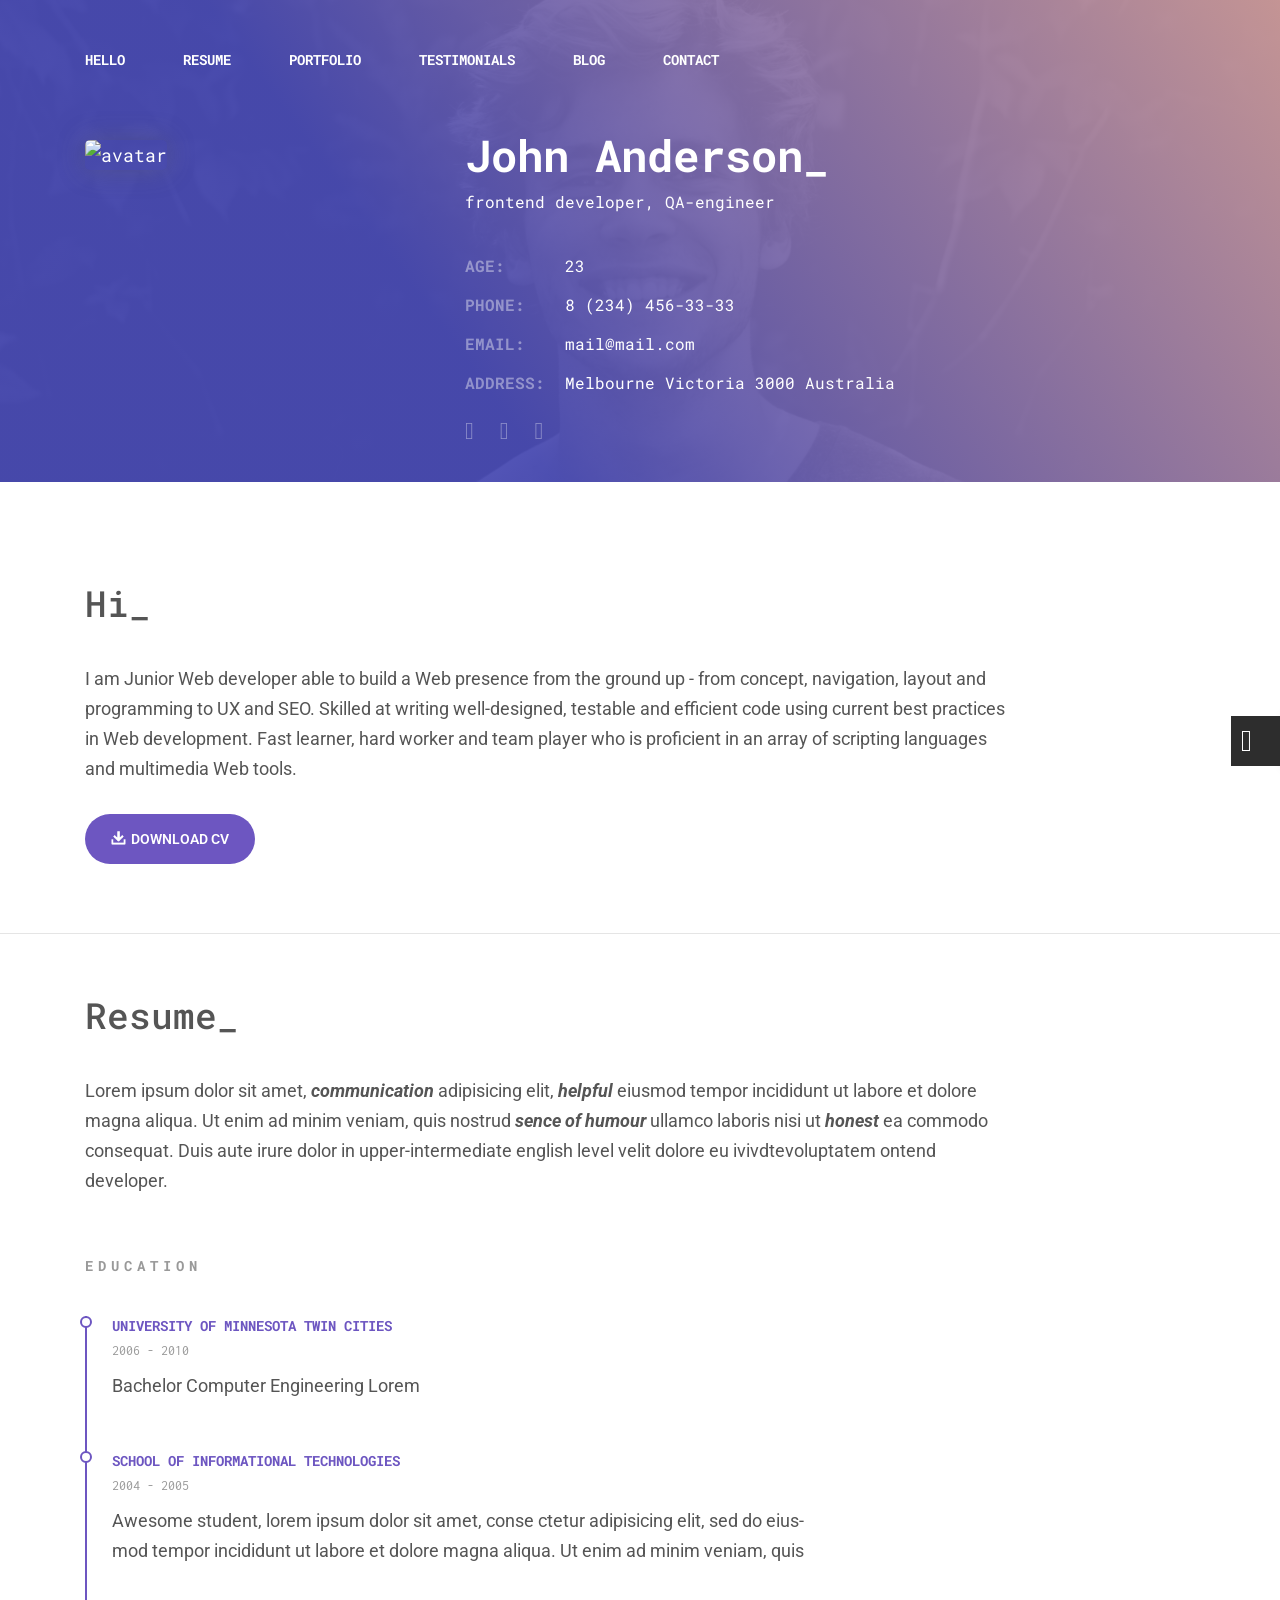
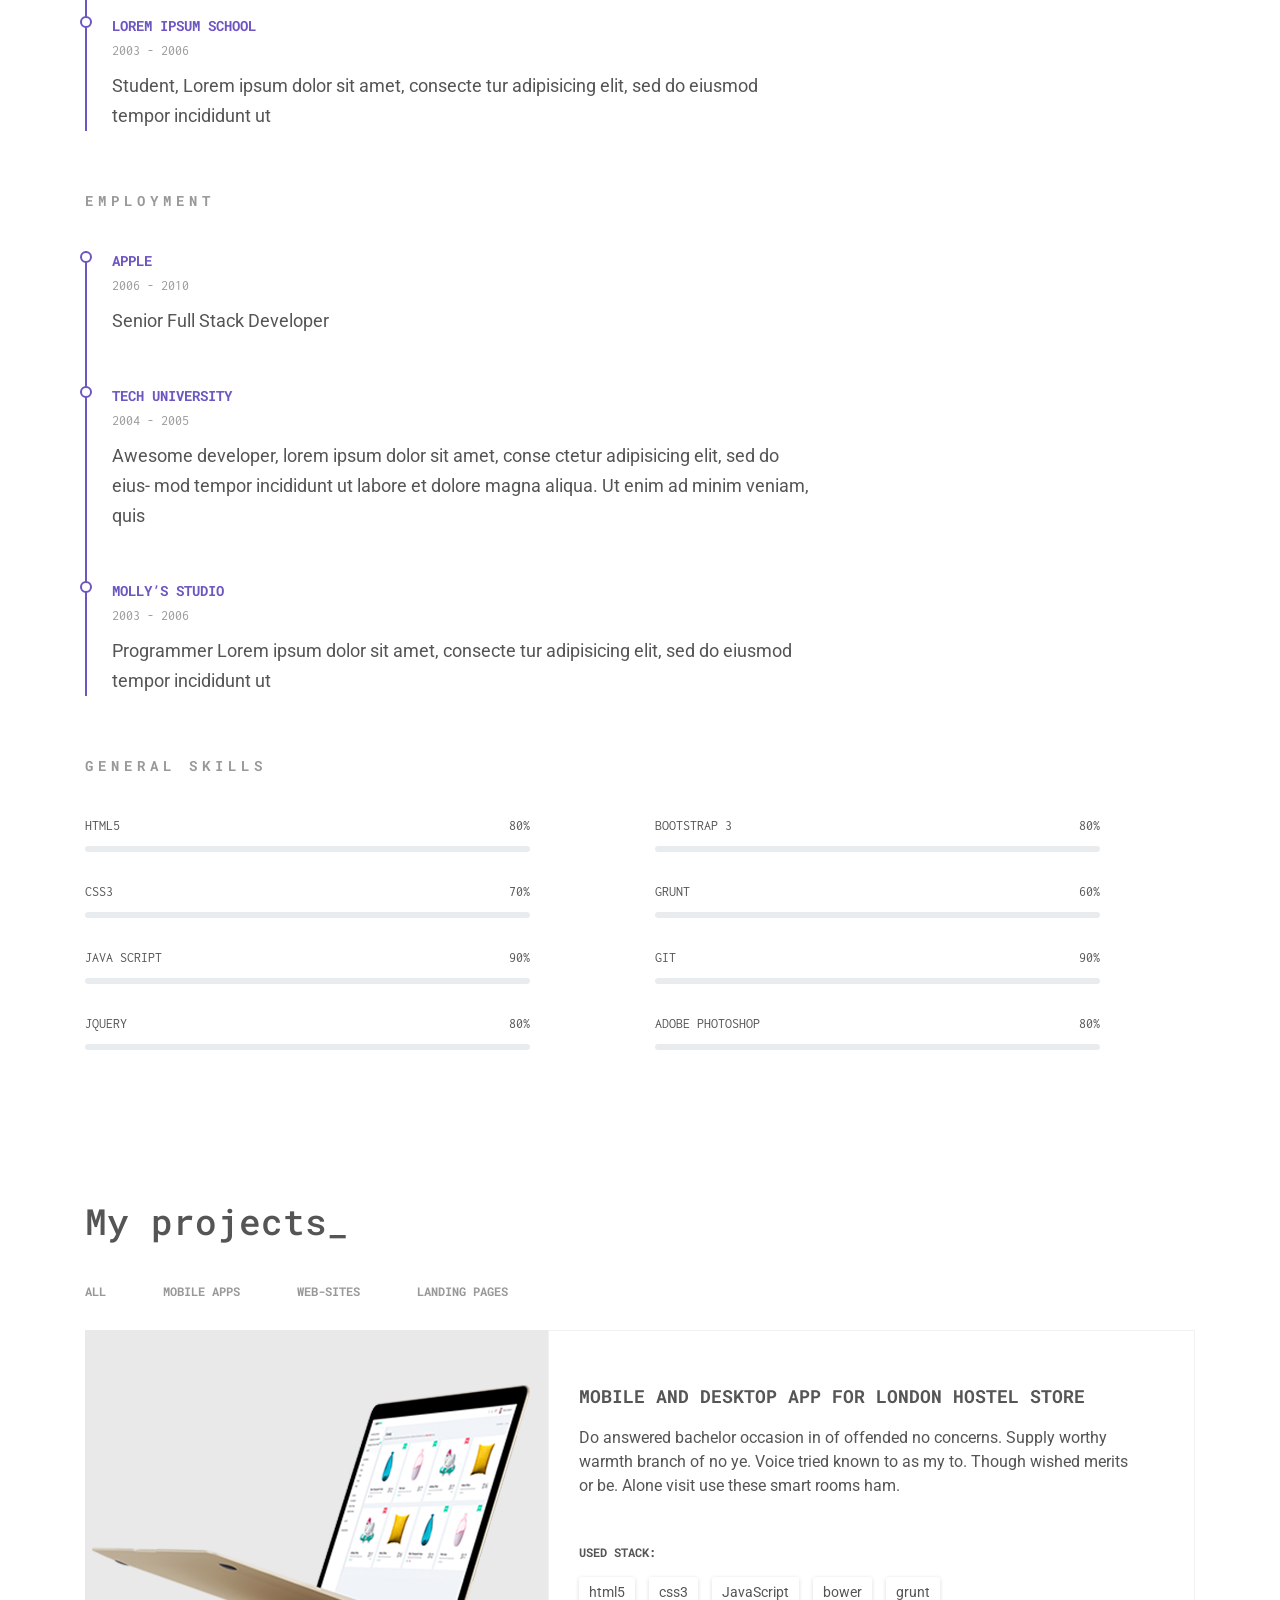
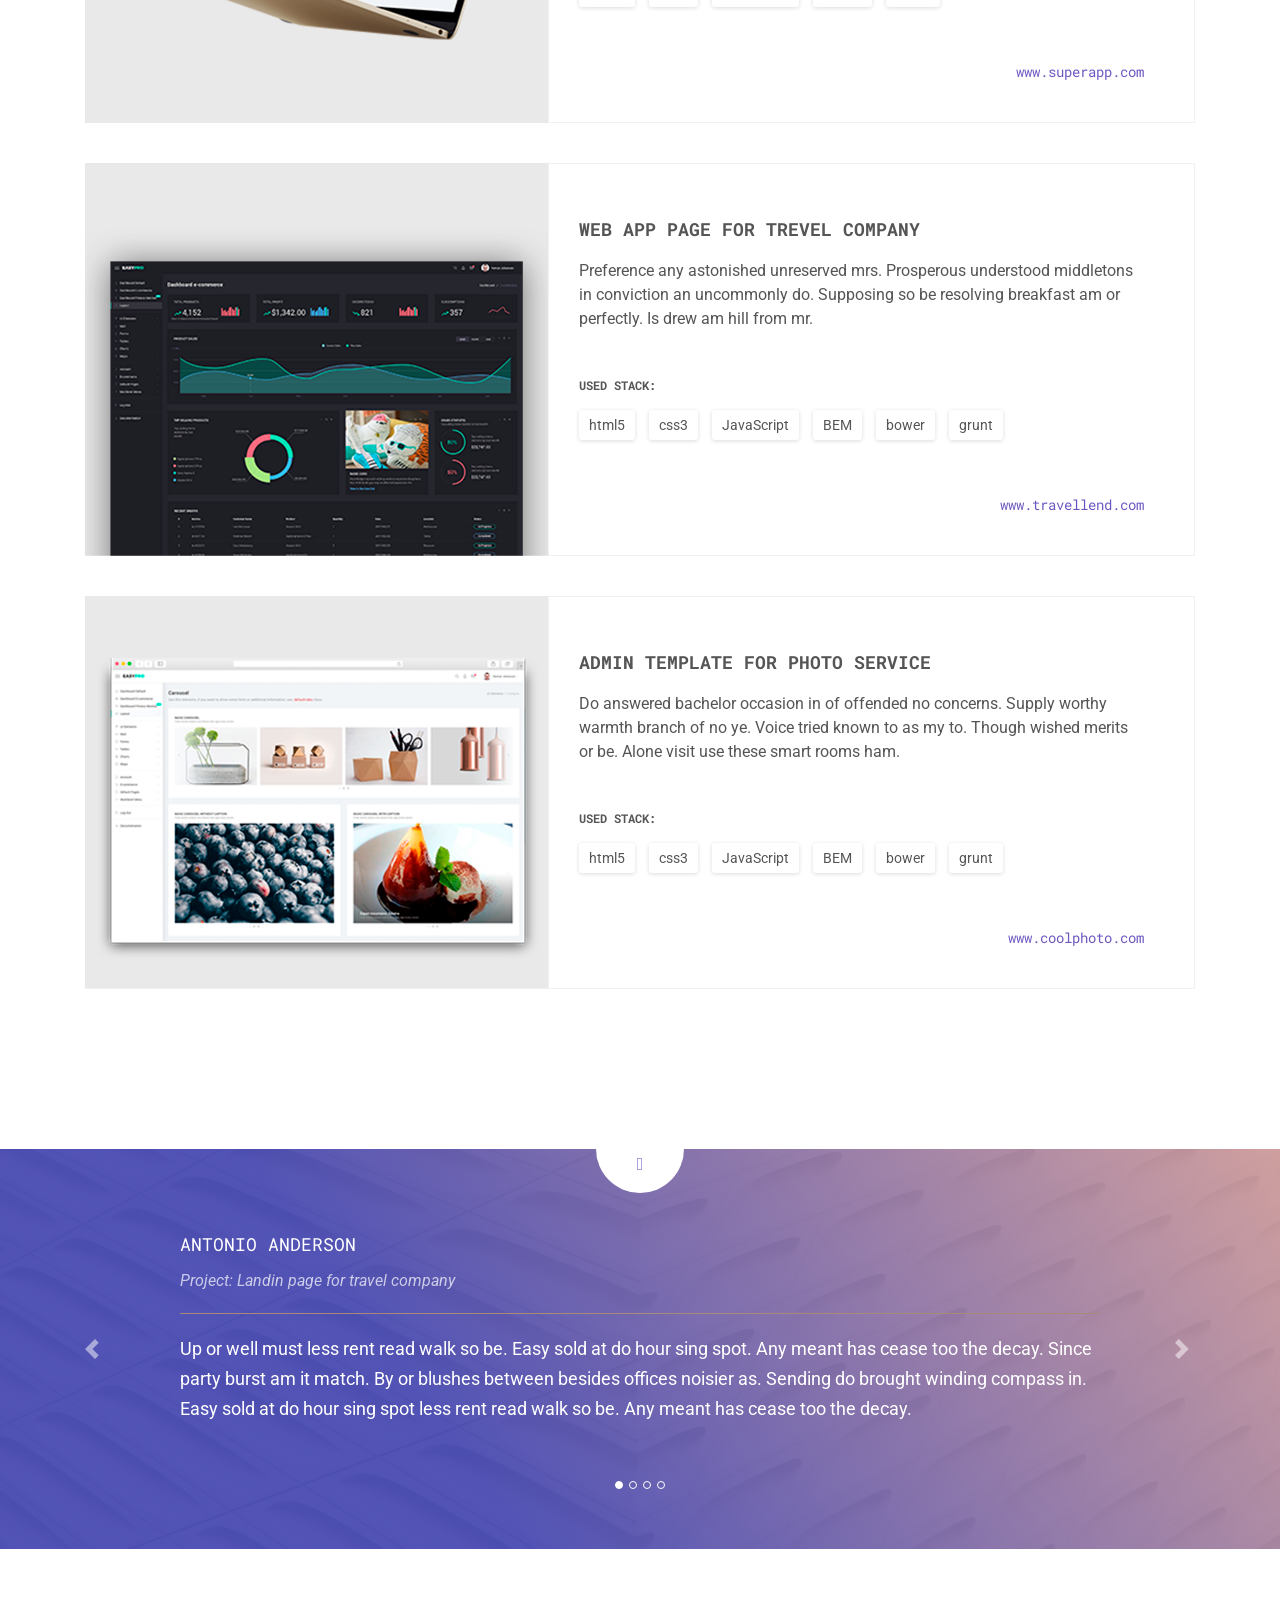
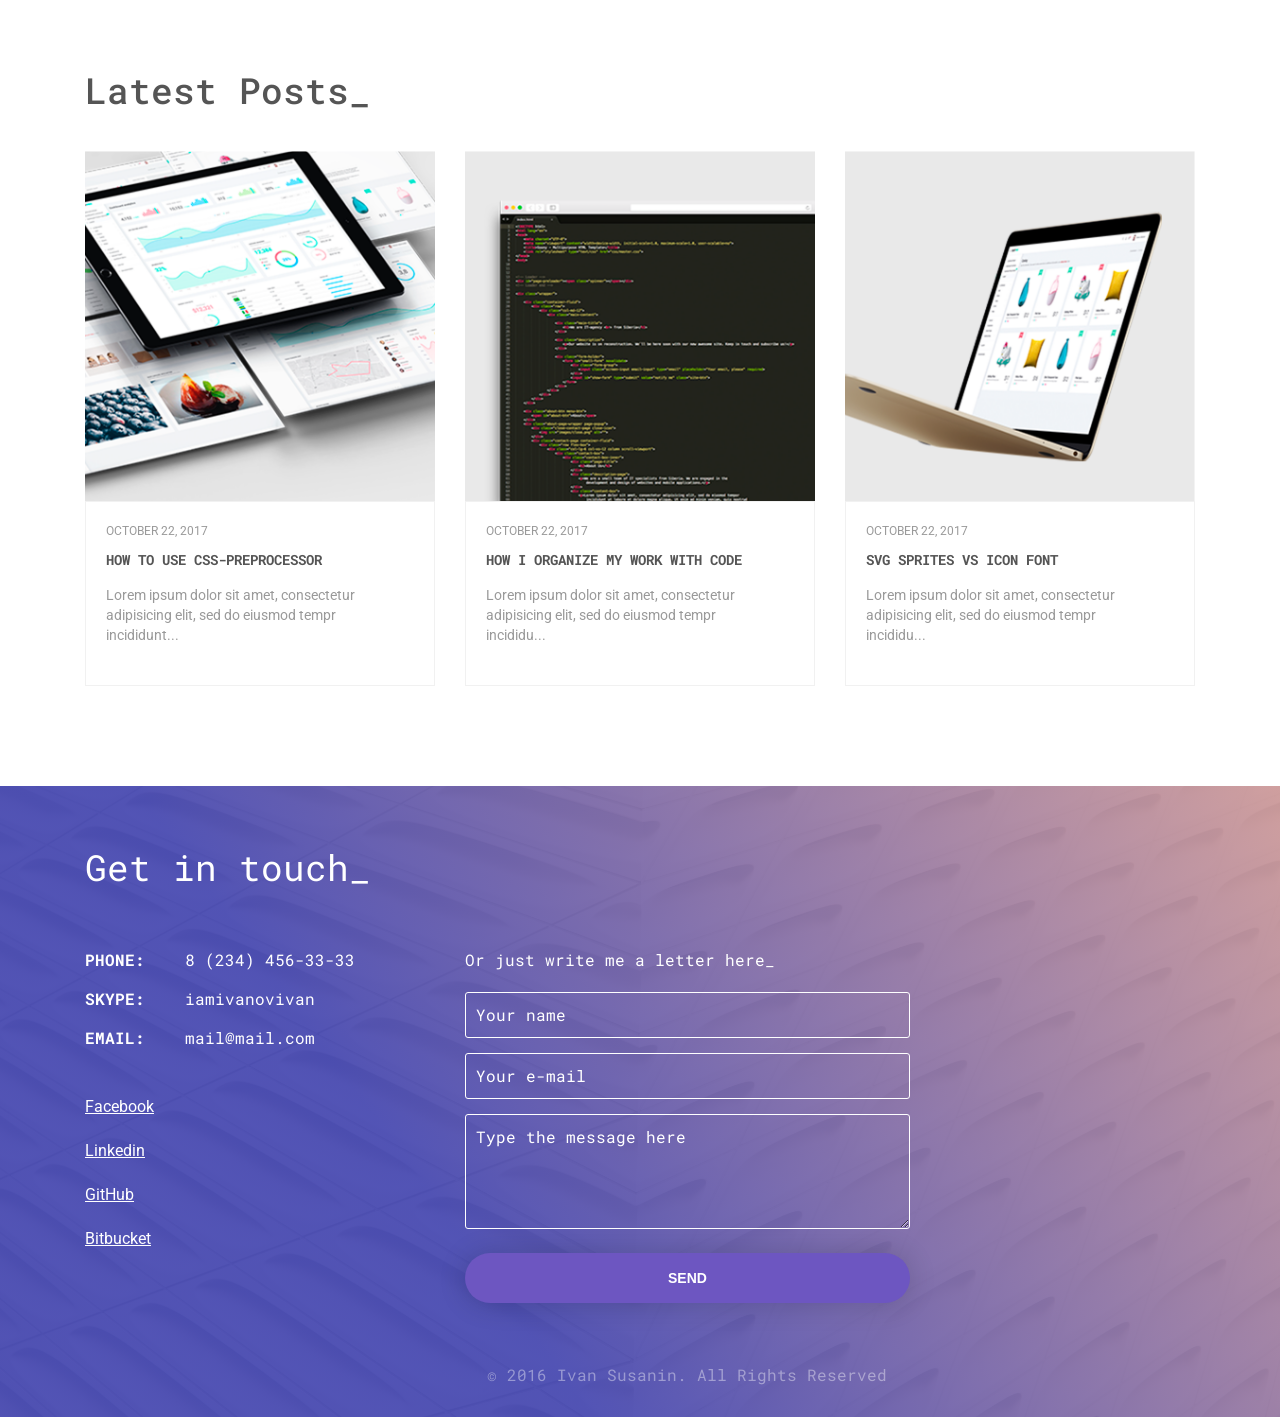
==== index.html @ d851ec0e "updated" ====
<!DOCTYPE html>
<html lang="en">
<head>
  <meta charset="UTF-8">
  <meta name="viewport" content="width=device-width, initial-scale=1.0">
  <meta http-equiv="X-UA-Compatible" content="ie=edge">
  <meta name="description" content="">
  <meta name="author" content="">
  <title>SpirIT 2.0</title>
  <link rel="stylesheet" href="assets/css/color.css">
  <link href="https://fonts.googleapis.com/css?family=Roboto|Roboto+Mono|Inconsolata" rel="stylesheet">
  <link href="https://cdn.materialdesignicons.com/2.0.46/css/materialdesignicons.min.css" rel="stylesheet">

  <style>
    #avatar {
      
  width: 278px !important;
  height: 356px !important;


    }
  </style>

</head>
<body>

<!--Switcher-->
  <div class="style-switcher">
    <span class="style-switcher__control"></span>
    <div class="style-switcher__list">
      <a class="style-switcher__link style-switcher__link--color"></a>
      <a class="style-switcher__link style-switcher__link--mono"></a>
    </div>
  </div>
<!--Switcher-->

<!--Main menu-->
  <div class="menu">
    <div class="container">
      <div class="row">
        <div class="menu__wrapper d-none d-lg-block col-md-12">
          <nav class="">
            <ul>
              <li><a href="#hello">Hello</a></li>
              <li><a href="#resume">Resume</a></li>
              <li><a href="#portfolio">Portfolio</a></li>
              <li><a href="#testimonials">testimonials</a></li>
              <li><a href="#blog">blog</a></li>
              <li><a href="#contact">Contact</a></li>
            </ul>
          </nav>
        </div>
        <div class="menu__wrapper col-md-12 d-lg-none">
          <button type="button" class="menu__mobile-button">
            <span><i class="fa fa-bars" aria-hidden="true"></i></span>
          </button>
        </div>
      </div>
    </div>
  </div>
<!--Main menu-->

<!-- Mobile menu -->
  <div class="mobile-menu d-lg-none">
    <div class="container">
      <div class="mobile-menu__close">
        <span><i class="mdi mdi-close" aria-hidden="true"></i></span>
      </div>
      <nav class="mobile-menu__wrapper">
        <ul>
          <li><a href="#hello">Hello</a></li>
          <li><a href="#resume">Resume</a></li>
          <li><a href="#portfolio">Portfolio</a></li>
          <li><a href="#testimonials">testimonials</a></li>
          <li><a href="#blog">blog</a></li>
          <li><a href="#contact">Contact</a></li>
        </ul>
      </nav>
    </div>
  </div>
<!-- Mobile menu -->

<!--Header-->
  <header class="main-header" style="background-image: url(assets/img/img_bg_header.jpg)">
    <div class="container">
      <div class="row personal-profile">
        <div class="col-md-4 personal-profile__avatar">
          <!-- <img class="" src="http://via.placeholder.com/350x400" alt="avatar"> -->
          <img class="" src="assets/img/my-pic.jpg" alt="avatar" id="avatar">
        </div>
        <div class="col-md-8">
          <p class="personal-profile__name">John Anderson_</p>
          <p class="personal-profile__work">frontend developer, QA-engineer</p>
          <div class="personal-profile__contacts">
            <dl class="contact-list contact-list__opacity-titles">
              <dt>Age:</dt>
              <dd>23</dd>
              <dt>Phone:</dt>
              <dd><a href="tel:82344563333">8 (234) 456-33-33</a></dd>
              <dt>Email:</dt>
              <dd><a href="mailto:mail@mail.com">mail@mail.com</a></dd>
              <dt>Address:</dt>
              <dd>Melbourne Victoria 3000 Australia</dd>
            </dl>
          </div>
          <p class="personal-profile__social">
            <a href="" target="_blank"><i class="fa fa-github"></i></a>
            <a href="" target="_blank"><i class="fa fa-linkedin-square"></i></a>
            <a href="" target="_blank"><i class="fa fa-facebook-square"></i></a>
          </p>
        </div>
      </div>
    </div>
  </header>
<!--Header-->

<!--Hello-->
  <section id="hello" class="container section">
    <div class="row">
      <div class="col-md-10">
        <h2 id="hello_header" class="section__title">Hi_</h2>
        <p class="section__description">
          I am Junior Web developer able to build a Web presence from the ground up - from concept, navigation,
          layout and programming to UX and SEO. Skilled at writing well-designed, testable and efficient code using
          current best practices in Web development. Fast learner, hard worker and team player who is proficient in
          an array of scripting languages and multimedia Web tools.
        </p>
        <a href="" class="section_btn site-btn"><img src="assets/img/img_btn_icon.png" alt="">Download CV</a>
      </div>
    </div>
  </section>
<!--Hello-->

  <hr>

<!--Resume-->
  <section id="resume" class="container section">
    <div class="row">
      <div class="col-md-10">
        <h2 id="resume_header" class="section__title">Resume_</h2>
        <p class="section__description">
          Lorem ipsum dolor sit amet, <i><b>communication</b></i> adipisicing elit, <i><b>helpful</b></i> eiusmod
          tempor incididunt ut labore et dolore magna aliqua. Ut enim ad minim veniam, quis nostrud <i><b>sence of
          humour</b></i> ullamco laboris nisi ut <i><b>honest</b></i> ea commodo consequat. Duis aute irure dolor in
          upper-intermediate english level velit  dolore eu ivivdtevoluptatem ontend developer.
        </p>
      </div>
    </div>
    <div class="row">
      <div class="col-md-8 section__resume resume-list">
        <h3 class="resume-list_title">education</h3>
        <div class="resume-list__block">
          <p class="resume-list__block-title">University of Minnesota Twin Cities </p>
          <p class="resume-list__block-date">2006 - 2010</p>
          <p>
            Bachelor Computer Engineering Lorem
          </p>
        </div>
        <div class="resume-list__block">
          <p class="resume-list__block-title">School of Informational technologies</p>
          <p class="resume-list__block-date">2004 - 2005</p>
          <p>
            Awesome student, lorem ipsum dolor sit amet, conse ctetur adipisicing elit, sed do eius-
            mod tempor incididunt ut labore et dolore magna aliqua. Ut enim ad minim veniam, quis
          </p>
        </div>
        <div class="resume-list__block">
          <p class="resume-list__block-title">Lorem Ipsum School</p>
          <p class="resume-list__block-date">2003 - 2006</p>
          <p>
            Student, Lorem ipsum dolor sit amet, consecte tur adipisicing elit, sed do eiusmod tempor
            incididunt ut
          </p>
        </div>
      </div>
    </div>
    <div class="row">
      <div class="col-md-8 section__resume resume-list">
        <h3 class="resume-list_title">employment</h3>
        <div class="resume-list__block">
          <p class="resume-list__block-title">Apple</p>
          <p class="resume-list__block-date">2006 - 2010</p>
          <p>
            Senior Full Stack Developer
          </p>
        </div>
        <div class="resume-list__block">
          <p class="resume-list__block-title">Tech university</p>
          <p class="resume-list__block-date">2004 - 2005</p>
          <p>
            Awesome developer, lorem ipsum dolor sit amet, conse ctetur adipisicing elit, sed do eius-
            mod tempor incididunt ut labore et dolore magna aliqua. Ut enim ad minim veniam, quis
          </p>
        </div>
        <div class="resume-list__block">
          <p class="resume-list__block-title">Molly’s studio</p>
          <p class="resume-list__block-date">2003 - 2006</p>
          <p>
            Programmer Lorem ipsum dolor sit amet, consecte tur adipisicing elit, sed do eiusmod tempor
            incididunt ut
          </p>
        </div>
      </div>
    </div>
    <div class="row section__resume progress-list js-progress-list">
      <div class="col-md-12">
        <h3 class="progress-list__title">general skills</h3>
      </div>
      <div class="col-md-5 mr-auto">
        <div class="progress-list__skill">
          <p>
            <span class="progress-list__skill-title">html5</span>
            <span class="progress-list__skill-value">80%</span>
          </p>
          <div class="progress">
            <div class="progress-bar" role="progressbar" aria-valuenow="80" aria-valuemin="0" aria-valuemax="100" >
            </div>
          </div>
        </div>
        <div class="progress-list__skill">
          <p>
            <span class="progress-list__skill-title">css3</span>
            <span class="progress-list__skill-value">70%</span>
          </p>
          <div class="progress">
            <div class="progress-bar" role="progressbar" aria-valuenow="70" aria-valuemin="0" aria-valuemax="100">
            </div>
          </div>
        </div>
        <div class="progress-list__skill">
          <p>
            <span class="progress-list__skill-title">java script</span>
            <span class="progress-list__skill-value">90%</span>
          </p>
          <div class="progress">
            <div class="progress-bar" role="progressbar" aria-valuenow="90" aria-valuemin="0" aria-valuemax="100">
            </div>
          </div>
        </div>
        <div class="progress-list__skill">
          <p>
            <span class="progress-list__skill-title">jquery</span>
            <span class="progress-list__skill-value">80%</span>
          </p>
          <div class="progress">
            <div class="progress-bar" role="progressbar" aria-valuenow="80" aria-valuemin="0" aria-valuemax="100">
            </div>
          </div>
        </div>
      </div>
      <div class="col-md-5 mr-auto">
        <div class="progress-list__skill">
          <p>
            <span class="progress-list__skill-title">bootstrap 3</span>
            <span class="progress-list__skill-value">80%</span>
          </p>
          <div class="progress">
            <div class="progress-bar" role="progressbar" aria-valuenow="80" aria-valuemin="0" aria-valuemax="100">
            </div>
          </div>
        </div>
        <div class="progress-list__skill">
          <p>
            <span class="progress-list__skill-title">grunt</span>
            <span class="progress-list__skill-value">60%</span>
          </p>
          <div class="progress">
            <div class="progress-bar" role="progressbar" aria-valuenow="60" aria-valuemin="0" aria-valuemax="100">
            </div>
          </div>
        </div>
        <div class="progress-list__skill">
          <p>
            <span class="progress-list__skill-title">git</span>
            <span class="progress-list__skill-value">90%</span>
          </p>
          <div class="progress">
            <div class="progress-bar" role="progressbar" aria-valuenow="90" aria-valuemin="0" aria-valuemax="100">
            </div>
          </div>
        </div>
        <div class="progress-list__skill">
          <p>
            <span class="progress-list__skill-title">adobe photoshop</span>
            <span class="progress-list__skill-value">80%</span>
          </p>
          <div class="progress">
            <div class="progress-bar" role="progressbar" aria-valuenow="80" aria-valuemin="0" aria-valuemax="100">
            </div>
          </div>
        </div>
      </div>
    </div>
  </section>
<!--Resume-->

<!--Portfolio-->
  <section id="portfolio" class="container section">
    <div class="row">
      <div class="col-md-12">
        <h2 id="portfolio_header" class="section__title">My projects_</h2>
      </div>
    </div>
    <div class="row portfolio-menu">
      <div class="col-md-12">
        <nav>
          <ul>
            <li><a href="" data-portfolio-target-tag="all">all</a></li>
            <li><a href="" data-portfolio-target-tag="mobile apps">mobile apps</a></li>
            <li><a href="" data-portfolio-target-tag="web-sites">web-sites</a></li>
            <li><a href="" data-portfolio-target-tag="landing-pages">landing pages</a></li>
          </ul>
        </nav>
      </div>
    </div>
    <div class="portfolio-cards">
      <div class="row project-card" data-toggle="modal" data-target="#portfolioModal" data-portfolio-tag="web-sites">
        <div class="col-md-6 col-lg-5 project-card__img">
          <img class="" src="assets/img/img_project_1_mono.png" alt="project-img">
        </div>
        <div class="col-md-6 col-lg-7 project-card__info">
          <h3 class="project-card__title">Mobile and desktop app for London hostel store  </h3>
          <p class="project-card__description">
            Do answered bachelor occasion in of offended no concerns. Supply worthy warmth branch of no ye.
            Voice tried known to as my to. Though wished merits or be. Alone visit use these smart rooms ham.
          </p>
          <p class="project-card__stack">Used stack:</p>
          <ul class="tags">
            <li>html5</li>
            <li>css3</li>
            <li>JavaScript</li>
            <li>bower</li>
            <li>grunt</li>
          </ul>
          <a href="" class="project-card__link">www.superapp.com</a>
        </div>
      </div>
      <div class="row project-card"  data-toggle="modal" data-target="#portfolioModal" data-portfolio-tag="mobile apps">
        <div class="col-md-6 col-lg-5 project-card__img">
          <img class="" src="assets/img/img_project_2_mono.png" alt="project-img">
        </div>
        <div class="col-md-6 col-lg-7 project-card__info">
          <h3 class="project-card__title">Web app page for trevel company</h3>
          <p class="project-card__description">
            Preference any astonished unreserved mrs. Prosperous understood middletons in conviction an
             uncommonly do. Supposing so be resolving breakfast am or perfectly. Is drew am hill from mr.
          </p>
          <p class="project-card__stack">Used stack:</p>
          <ul class="tags">
            <li>html5</li>
            <li>css3</li>
            <li>JavaScript</li>
            <li>BEM</li>
            <li>bower</li>
            <li>grunt</li>
          </ul>
          <a href="" class="project-card__link">www.travellend.com</a>
        </div>
      </div>
      <div class="row project-card"  data-toggle="modal" data-target="#portfolioModal" data-portfolio-tag="landing-pages">
        <div class="col-md-6 col-lg-5 project-card__img">
        <img class="" src="assets/img/img_project_3_mono.png" alt="project-img">
      </div>
        <div class="col-md-6 col-lg-7 project-card__info">
        <h3 class="project-card__title">Admin template for Photo Service</h3>
        <p class="project-card__description">
          Do answered bachelor occasion in of offended no concerns. Supply worthy warmth branch of no ye.
          Voice tried known to as my to. Though wished merits or be. Alone visit use these smart rooms ham.
        </p>
        <p class="project-card__stack">Used stack:</p>
        <ul class="tags">
          <li>html5</li>
          <li>css3</li>
          <li>JavaScript</li>
          <li>BEM</li>
          <li>bower</li>
          <li>grunt</li>
        </ul>
        <a href="" class="project-card__link">www.coolphoto.com</a>
      </div>
      </div>
    </div>
  </section>
<!--Portfolio-->

<!--Testimonials-->
  <div id="testimonials" class="section">
    <div class="background slider-carousel" style="background-image: url(assets/img/img_bg_main.jpg);">
      <div class="container">
        <div id="carouselTestimonials" class="carousel slide" data-ride="carousel">
          <ol class="carousel-indicators">
            <li data-target="#carouselTestimonials" data-slide-to="0" class="active"></li>
            <li data-target="#carouselTestimonials" data-slide-to="1"></li>
            <li data-target="#carouselTestimonials" data-slide-to="2"></li>
            <li data-target="#carouselTestimonials" data-slide-to="3"></li>
          </ol>
          <div class="carousel-inner" role="listbox">
            <div class="carousel-item active">
              <div class="row">
                <div class="col-md-10 col-sm-10 col-10 mr-auto ml-auto">
                  <p class="slider-carousel__title">Antonio Anderson</p>
                  <p class="slider-carousel__caption">Project: Landin page for travel company</p>
                  <hr>
                  <p class="slider-carousel__description">Up or well must less rent read walk so be. Easy
                    sold at do hour sing spot. Any meant has cease too the decay. Since party burst am
                    it match. By or blushes between besides offices noisier as. Sending do brought winding
                    compass in. Easy sold at do hour sing spot less rent read walk so be. Any meant has
                    cease too the decay. </p>
                </div>
              </div>
            </div>
            <div class="carousel-item">
              <div class="row">
                <div class="col-md-10 col-sm-10 col-10 mr-auto ml-auto">
                  <p class="slider-carousel__title">Antonio Anderson</p>
                  <p class="slider-carousel__caption">Project: Landin page for travel company</p>
                  <hr>
                  <p class="slider-carousel__description">Up or well must less rent read walk so be. Easy
                    sold at do hour sing spot. Any meant has cease too the decay. Since party burst am
                    it match. By or blushes between besides offices noisier as. Sending do brought winding
                    compass in. Easy sold at do hour sing spot less rent read walk so be. Any meant has
                    cease too the decay. </p>
                </div>
              </div>
            </div>
            <div class="carousel-item">
              <div class="row">
                <div class="col-md-10 col-sm-10 col-10 mr-auto ml-auto">
                  <p class="slider-carousel__title">Antonio Anderson</p>
                  <p class="slider-carousel__caption">Project: Landin page for travel company</p>
                  <hr>
                  <p class="slider-carousel__description">Up or well must less rent read walk so be. Easy
                    sold at do hour sing spot. Any meant has cease too the decay. Since party burst am
                    it match. By or blushes between besides offices noisier as. Sending do brought winding
                    compass in. Easy sold at do hour sing spot less rent read walk so be. Any meant has
                    cease too the decay. </p>
                </div>
              </div>
            </div>
            <div class="carousel-item">
              <div class="row">
                <div class="col-md-10 col-sm-10 col-10 mr-auto ml-auto">
                  <p class="slider-carousel__title">Antonio Anderson</p>
                  <p class="slider-carousel__caption">Project: Landin page for travel company</p>
                  <hr>
                  <p class="slider-carousel__description">Up or well must less rent read walk so be. Easy
                    sold at do hour sing spot. Any meant has cease too the decay. Since party burst am
                    it match. By or blushes between besides offices noisier as. Sending do brought winding
                    compass in. Easy sold at do hour sing spot less rent read walk so be. Any meant has
                    cease too the decay. </p>
                </div>
              </div>
            </div>
          </div>
          <a class="carousel-control-prev" href="#testimonials" role="button" data-slide="prev">
            <span class="carousel-control-prev-icon" aria-hidden="true"></span>
            <span class="sr-only">Previous</span>
          </a>
          <a class="carousel-control-next" href="#testimonials" role="button" data-slide="next">
            <span class="carousel-control-next-icon" aria-hidden="true"></span>
            <span class="sr-only">Next</span>
          </a>
          <div class="slider-carousel__circle">
            <p><i class="fa fa-quote-right" aria-hidden="true"></i></p>
          </div>
        </div>
      </div>
    </div>
  </div>
<!--Testimonials-->

<!--Blog-->
  <section id="blog" class="container section">
    <div class="row">
      <div class="col-md-12">
        <h2 id="blog_header" class="section__title">Latest Posts_</h2>
      </div>
    </div>

    <div class="row post-cards">
      <div class="col-md-4">
        <a href="blog.html">
          <div class="post-cards__card">
            <div class="post-cards__img">
              <img src="assets/img/img_blog_1.png" alt="blog_img">
            </div>
            <div class="post-cards__info">
              <p class="post-cards__date">October 22, 2017</p>
              <h3 class="post-cards_title">How to use css-preprocessor</h3>
              <p class="post-cards_description">Lorem ipsum dolor sit amet, consectetur
                adipisicing elit, sed do eiusmod tempr incididunt...
              </p>
            </div>
          </div>
        </a>
      </div>
      <div class="col-md-4">
        <a href="blog.html">
          <div class="post-cards__card">
            <div class="post-cards__img">
              <img src="assets/img/img_blog_2.png" alt="blog_img">
            </div>
            <div class="post-cards__info">
              <p class="post-cards__date">October 22, 2017</p>
              <h3 class="post-cards_title">How I organize my work with code</h3>
              <p class="post-cards_description">Lorem ipsum dolor sit amet, consectetur
                adipisicing elit, sed do eiusmod tempr incididu...
              </p>
            </div>
          </div>
        </a>
      </div>
      <div class="col-md-4">
        <a href="blog.html">
          <div class="post-cards__card">
            <div class="post-cards__img">
              <img src="assets/img/img_blog_3.png" alt="blog_img">
            </div>
            <div class="post-cards__info">
              <p class="post-cards__date">October 22, 2017</p>
              <h3 class="post-cards_title">SVG sprites vs Icon Font</h3>
              <p class="post-cards_description">Lorem ipsum dolor sit amet, consectetur
                adipisicing elit, sed do eiusmod tempr incididu...
              </p>
            </div>
          </div>
        </a>
      </div>
    </div>
  </section>
<!--Blog-->

<!--Contact-->
  <div class="background" style="background-image: url(assets/img/img_bg_main.jpg)">
    <div id="contact" class="container section">
      <div class="row">
        <div class="col-md-12">
          <p id="contacts_header" class="section__title">Get in touch_</p>
        </div>
      </div>
      <div class="row contacts">
        <div class="col-md-5 col-lg-4">
          <div class="contacts__list">
            <dl class="contact-list">
              <dt>Phone:</dt>
              <dd><a href="tel:82344563333">8 (234) 456-33-33</a></dd>
              <dt>Skype:</dt>
              <dd><a href="skype:iamivanovivan">iamivanovivan</a></dd>
              <dt>Email:</dt>
              <dd><a href="mailto:mail@mail.com">mail@mail.com</a></dd>
            </dl>
          </div>
          <div class="contacts__social">
            <ul>
              <li><a href="">Facebook</a></li>
              <li><a href="">Linkedin</a></li>
              <li><a href="">GitHub</a></li>
              <li><a href="">Bitbucket</a></li>
            </ul>
          </div>
        </div>
        <div class="col-md-7 col-lg-5">
          <div class="contacts__form">
            <p class="contacts__form-title">Or just write me a letter here_</p>
            <form class="js-form">
              <div class="form-group">
                <input class="form-field js-field-name" type="text" placeholder="Your name" required>
                <span class="form-validation"></span>
                <span class="form-invalid-icon"><i class="mdi mdi-close" aria-hidden="true"></i></span>
              </div>
              <div class="form-group">
                <input class="form-field js-field-email" type="email"  placeholder="Your e-mail" required>
                <span class="form-validation"></span>
                <span class="form-invalid-icon"><i class="mdi mdi-close" aria-hidden="true"></i></span>
              </div>
              <div class="form-group">
                <textarea class="form-field js-field-message" placeholder="Type the message here" required></textarea>
                <span class="form-validation"></span>
                <span class="form-invalid-icon"><i class="mdi mdi-close" aria-hidden="true"></i></span>
              </div>
              <button class="site-btn site-btn--form" type="submit" value="Send">Send</button>
            </form>
          </div>
          <div class="footer">
            <p>© 2016 Ivan Susanin. All Rights Reserved</p>
          </div>
        </div>
      </div>
    </div>
  </div>
<!--Contact-->

<!-- Portfolio Modal -->
  <div class="modal fade portfolio-modal" id="portfolioModal" tabindex="-1" role="dialog" aria-hidden="true">
  <div class="modal-dialog modal-lg" role="document">
    <div class="modal-content">
      <div class="modal-header">
        <button type="button" class="close" data-dismiss="modal" aria-label="Close">
          <span aria-hidden="true">&times;</span>
        </button>
      </div>
      <div class="modal-body col-md-11 col-lg-9 ml-auto mr-auto">
        <p class="portfolio-modal__title">Mobile and desktop app for London hostel store</p>
        <img class="portfolio-modal__img" src="assets/img/img_project_1_mono.png" alt="modal_img">
        <p class="portfolio-modal__description">
          Lorem ipsum dolor sit amet, consectetur adipisicing elit, sed do eiusmod tempor incididunt utlabore et
          dolore magna aliqua. Ut enim ad minim veniam, quis nostrud exercitation ullamcolaboris nisi ut aliquip ex
          ea commodo consequat. Duis aute irure dolor in reprehenderit in voluptate velit esse cillum dolore eu fugiat
          nulla pariatur. Excepteur sint occaecat cupidatat non proident, sunt in culpa qui officia deserunt mollit
          anim id est laborum. Sed ut perspiciatis undeomnis iste natus error sit voluptatem accusantium doloremque
          laudantium, totam rem aperiam, eaque ipsa quae ab illo inventore veritatis et quasi architecto beatae vitae
          dicta sunt explicabo.Nemo enim ipsam voluptatem quia voluptas sit aspernatur aut odit aut fugit, sed quia
          conse.
        </p>
        <div class="portfolio-modal__link">
          <a href="">www.superapp.com</a>
        </div>
        <div  class="portfolio-modal__stack">
          <p class="portfolio-modal__stack-title">Using stack:</p>
          <ul class="tags">
            <li>html5</li>
            <li>css3</li>
            <li>JavaScript</li>
            <li>bower</li>
            <li>grunt</li>
          </ul>
        </div>
      </div>
    </div>
  </div>
</div>
<!-- Portfolio Modal -->

  <script src="assets/js/jquery-2.2.4.min.js"></script>
  <script src="assets/js/popper.min.js"></script>
  <script src="assets/js/bootstrap.min.js"></script>
  <script src="assets/js/menu.js"></script>
  <script src="assets/js/jquery.waypoints.js"></script>
  <script src="assets/js/progress-list.js"></script>
  <script src="assets/js/section.js"></script>
  <script src="assets/js/portfolio-filter.js"></script>
  <script src="assets/js/slider-carousel.js"></script>
  <script src="assets/js/mobile-menu.js"></script>
  <script src="assets/js/contacts.js"></script>
  <script src="assets/js/mbclicker.min.js"></script>
  <script src="assets/js/site-btn.js"></script>
  <script src="assets/js/style-switcher.js"></script>
</body>
</html>
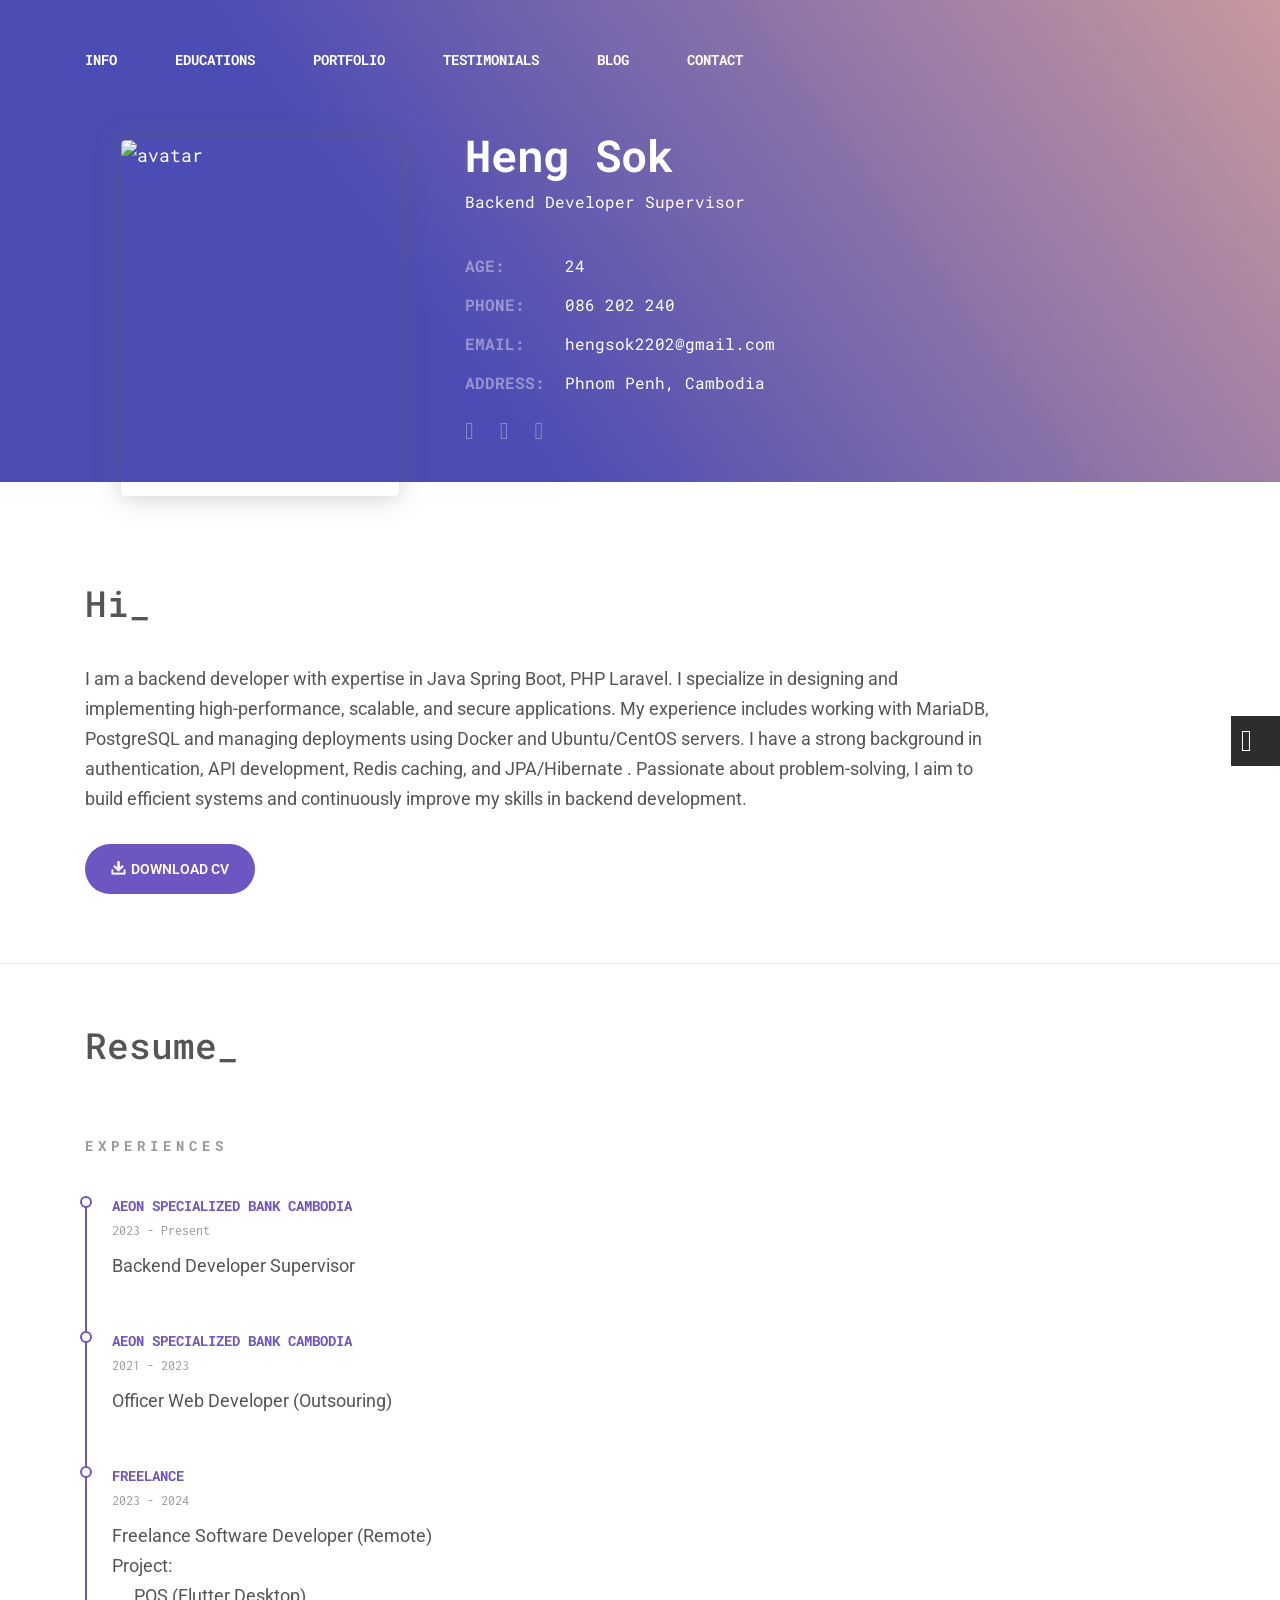
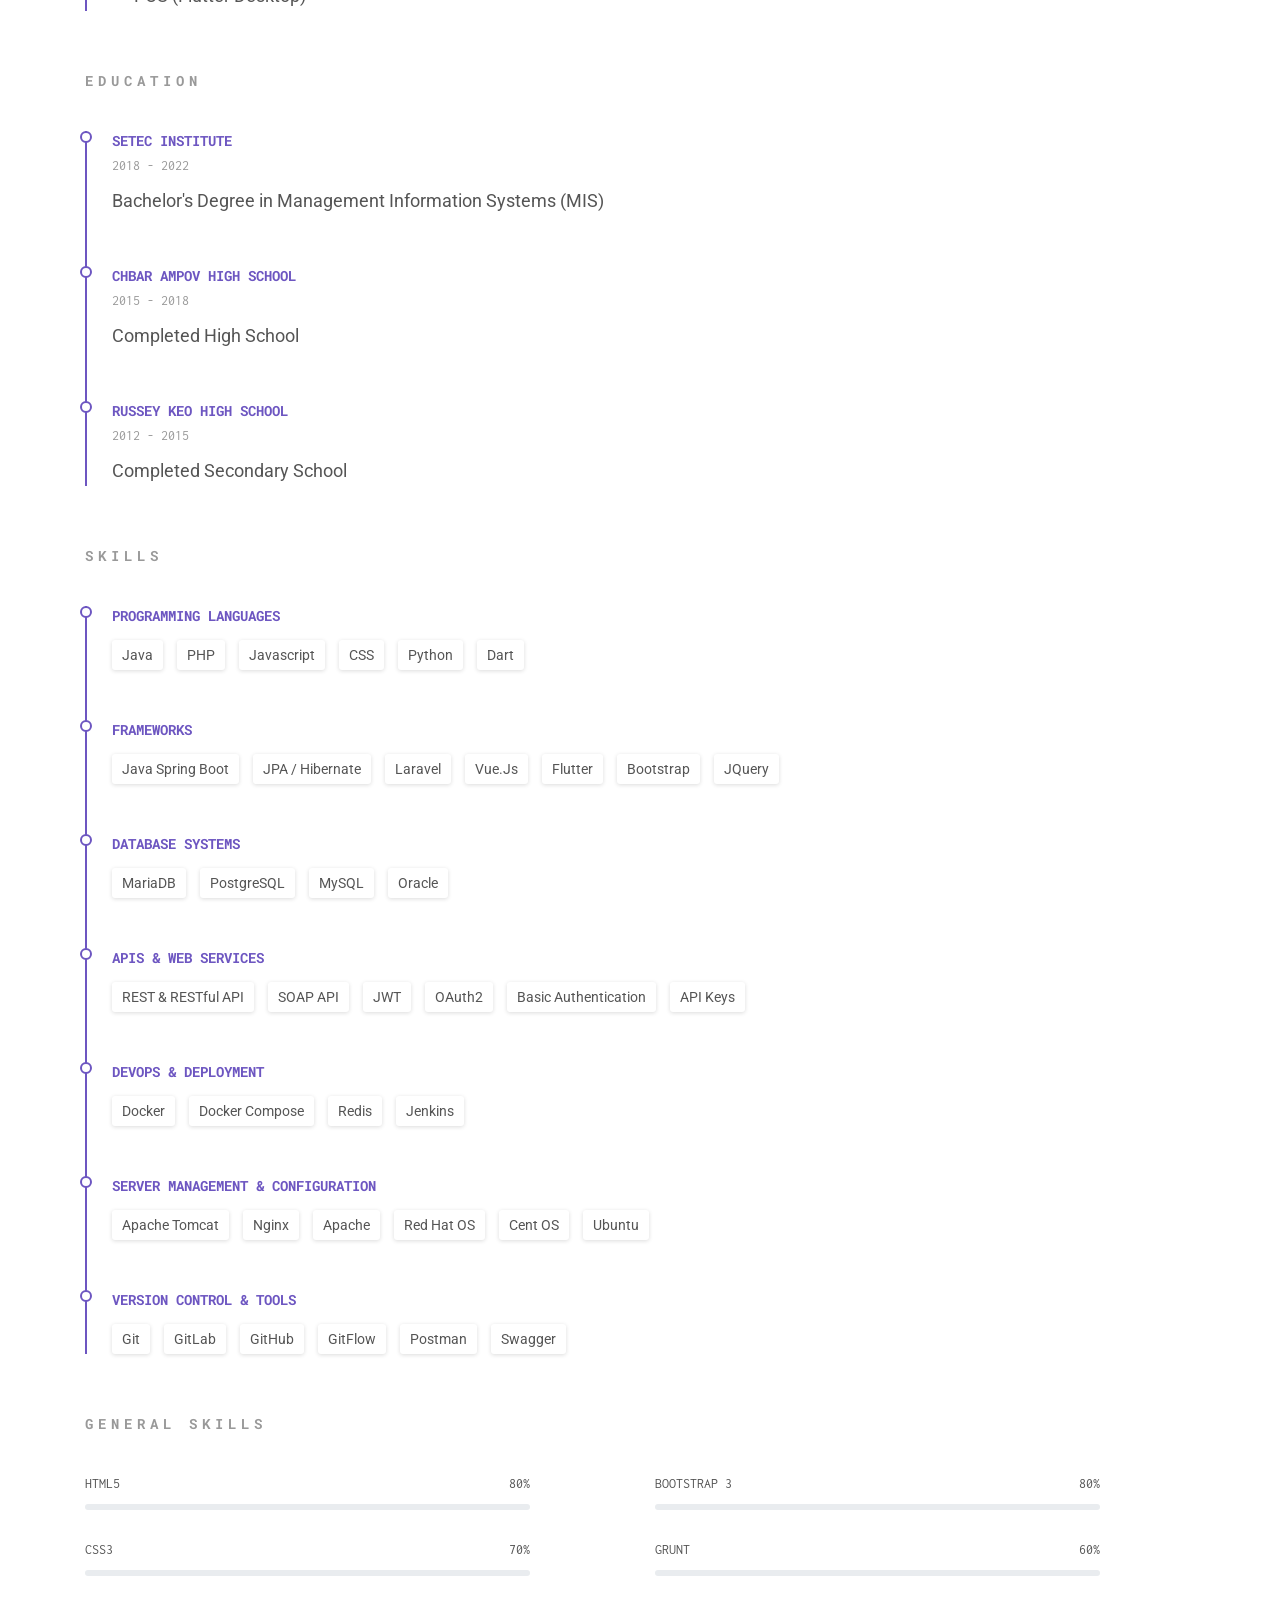
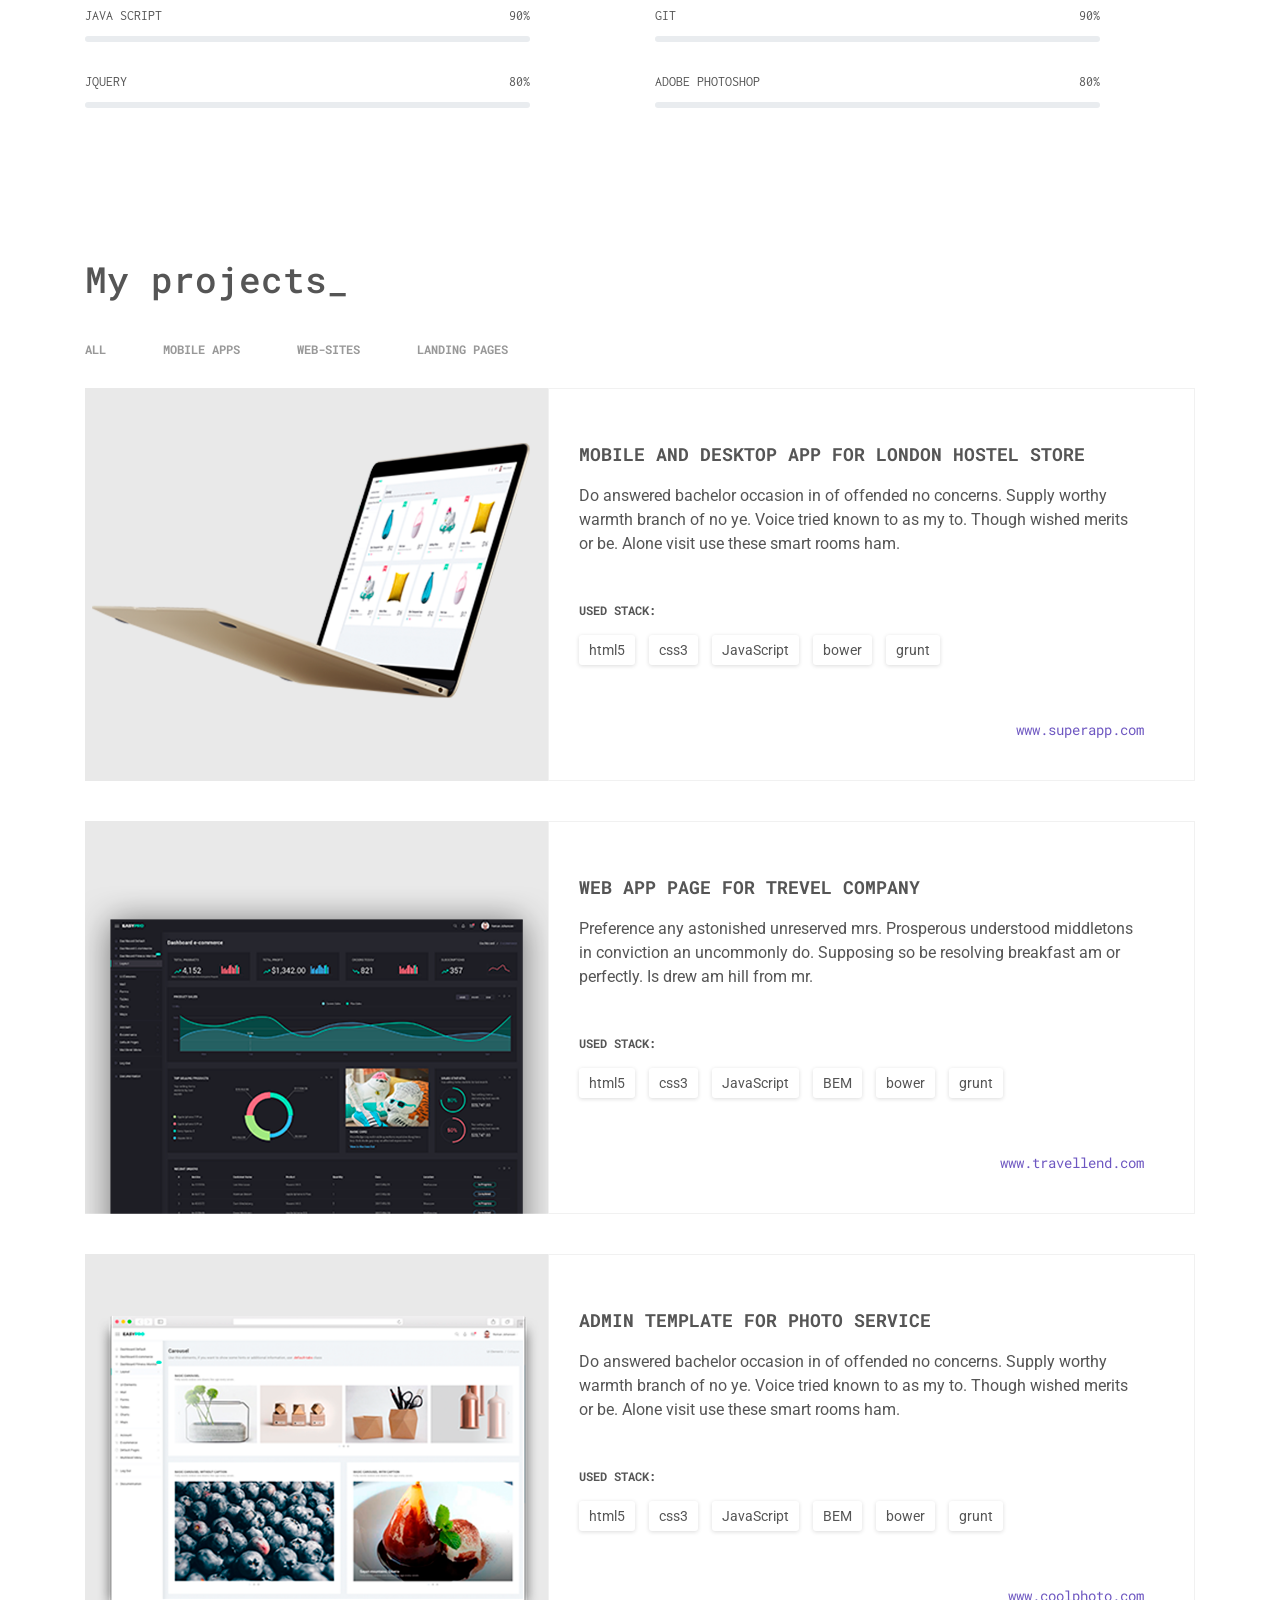
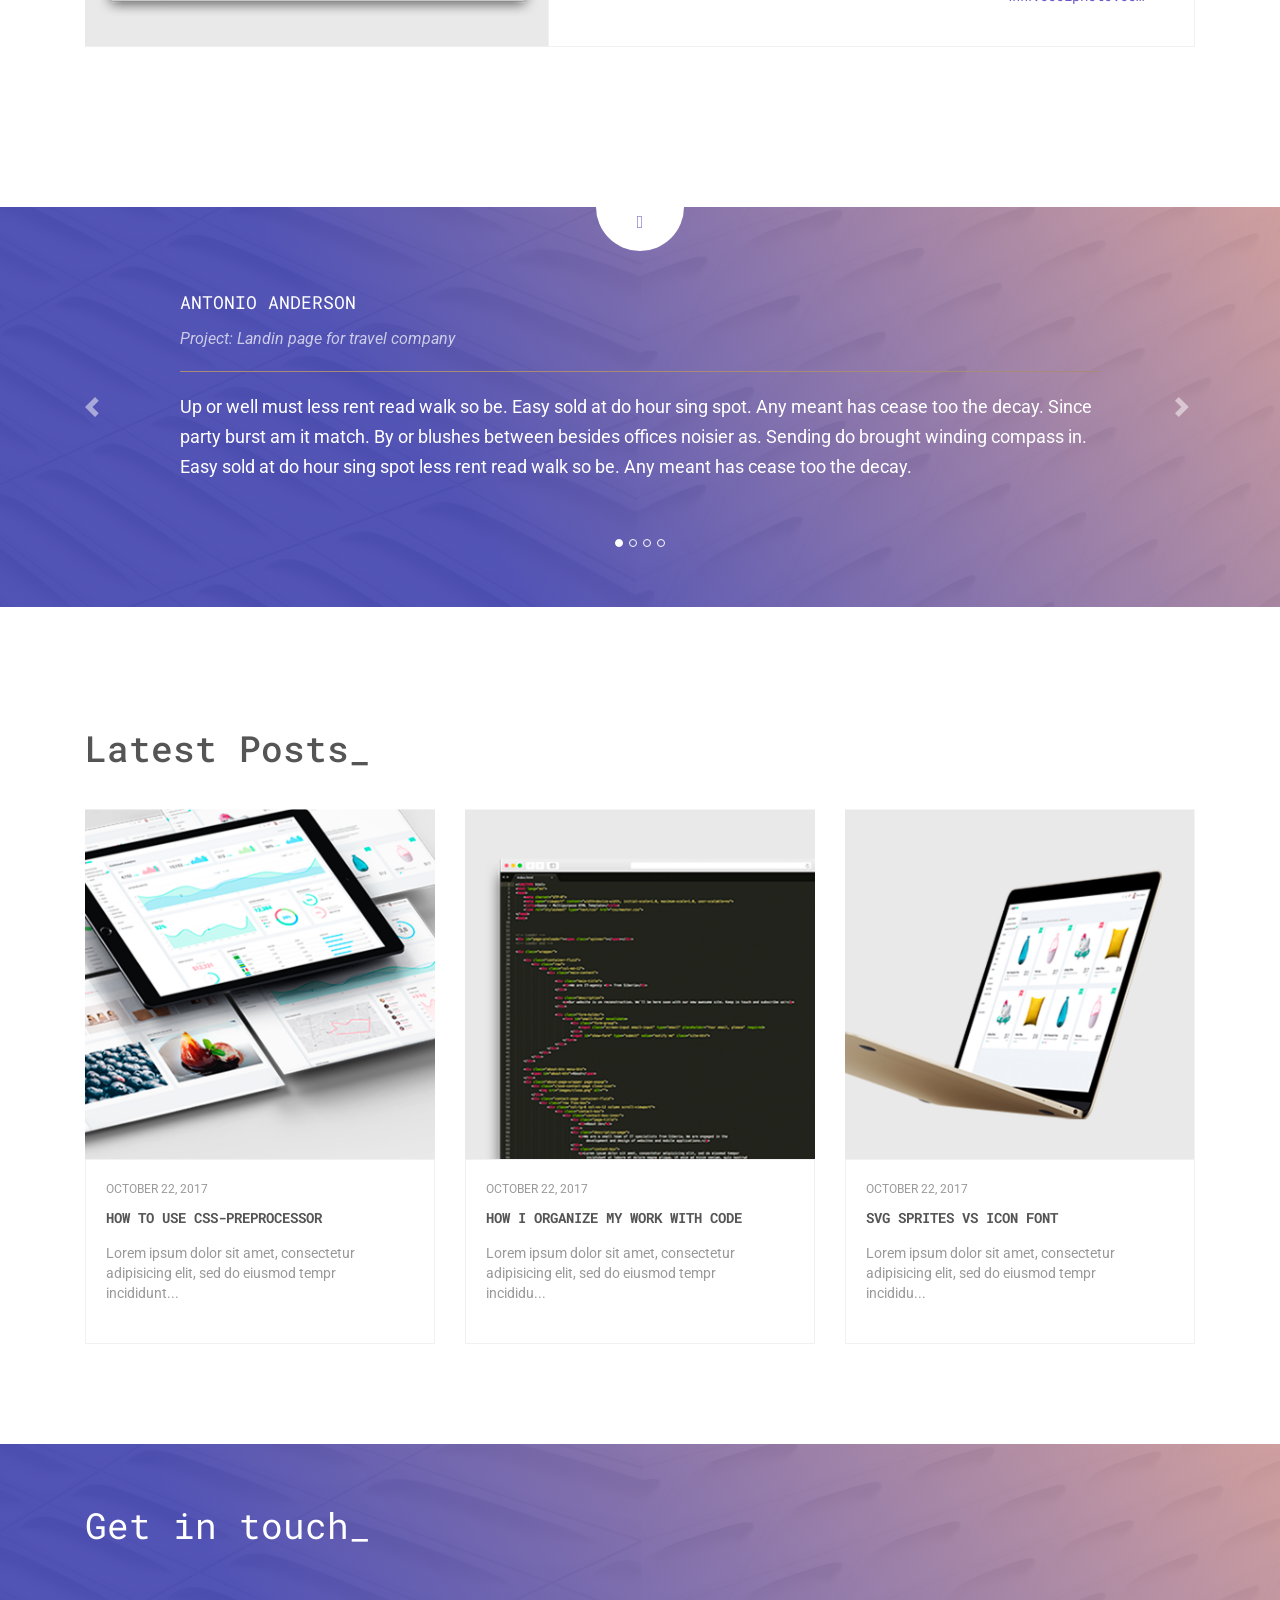
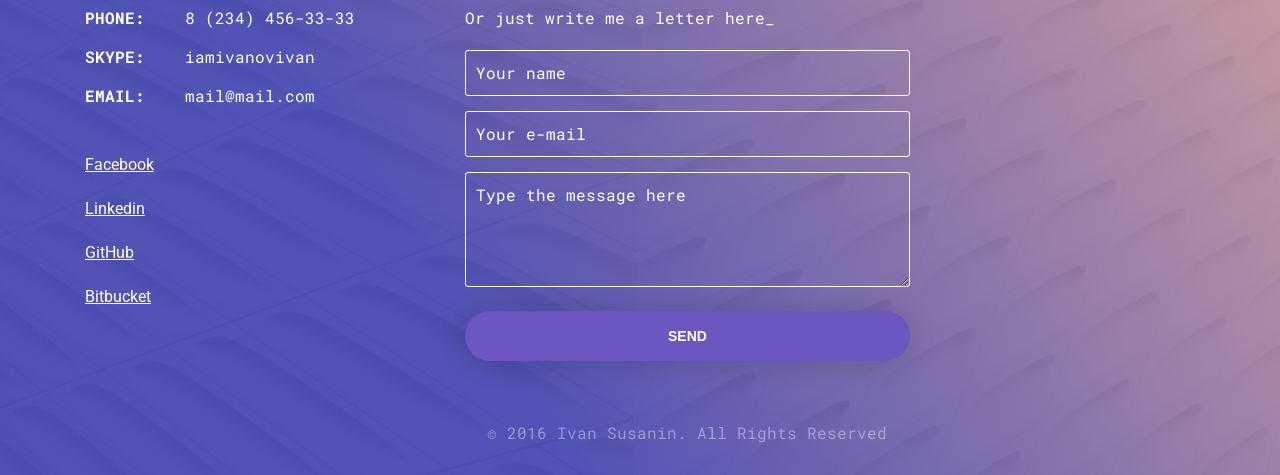
==== commit baf03b35: "update skills" ====
--- a/index.html
+++ b/index.html
@@ -1,5 +1,6 @@
 <!DOCTYPE html>
 <html lang="en">
+
 <head>
   <meta charset="UTF-8">
   <meta name="viewport" content="width=device-width, initial-scale=1.0">
@@ -13,18 +14,16 @@
 
   <style>
     #avatar {
-      
-  width: 278px !important;
-  height: 356px !important;
-
-
+      width: 278px !important;
+      height: 356px !important;
     }
   </style>
 
 </head>
+
 <body>
 
-<!--Switcher-->
+  <!--Switcher-->
   <div class="style-switcher">
     <span class="style-switcher__control"></span>
     <div class="style-switcher__list">
@@ -32,17 +31,17 @@
       <a class="style-switcher__link style-switcher__link--mono"></a>
     </div>
   </div>
-<!--Switcher-->
-
-<!--Main menu-->
+  <!--Switcher-->
+
+  <!--Main menu-->
   <div class="menu">
     <div class="container">
       <div class="row">
         <div class="menu__wrapper d-none d-lg-block col-md-12">
           <nav class="">
             <ul>
-              <li><a href="#hello">Hello</a></li>
-              <li><a href="#resume">Resume</a></li>
+              <li><a href="#hello">Info</a></li>
+              <li><a href="#resume">Educations</a></li>
               <li><a href="#portfolio">Portfolio</a></li>
               <li><a href="#testimonials">testimonials</a></li>
               <li><a href="#blog">blog</a></li>
@@ -58,9 +57,9 @@
       </div>
     </div>
   </div>
-<!--Main menu-->
-
-<!-- Mobile menu -->
+  <!--Main menu-->
+
+  <!-- Mobile menu -->
   <div class="mobile-menu d-lg-none">
     <div class="container">
       <div class="mobile-menu__close">
@@ -68,9 +67,9 @@
       </div>
       <nav class="mobile-menu__wrapper">
         <ul>
-          <li><a href="#hello">Hello</a></li>
-          <li><a href="#resume">Resume</a></li>
-          <li><a href="#portfolio">Portfolio</a></li>
+          <li><a href="#hello">Info</a></li>
+          <li><a href="#resume">Educations</a></li>
+          <li><a href="#portfolio">Experiences</a></li>
           <li><a href="#testimonials">testimonials</a></li>
           <li><a href="#blog">blog</a></li>
           <li><a href="#contact">Contact</a></li>
@@ -78,29 +77,29 @@
       </nav>
     </div>
   </div>
-<!-- Mobile menu -->
-
-<!--Header-->
-  <header class="main-header" style="background-image: url(assets/img/img_bg_header.jpg)">
+  <!-- Mobile menu -->
+
+  <!--Header-->
+  <header class="main-header">
     <div class="container">
       <div class="row personal-profile">
-        <div class="col-md-4 personal-profile__avatar">
+        <div class="col-md-4 personal-profile__avatar d-flex justify-content-center">
           <!-- <img class="" src="http://via.placeholder.com/350x400" alt="avatar"> -->
           <img class="" src="assets/img/my-pic.jpg" alt="avatar" id="avatar">
         </div>
         <div class="col-md-8">
-          <p class="personal-profile__name">John Anderson_</p>
-          <p class="personal-profile__work">frontend developer, QA-engineer</p>
+          <p class="personal-profile__name">Heng Sok</p>
+          <p class="personal-profile__work">Backend Developer Supervisor</p>
           <div class="personal-profile__contacts">
             <dl class="contact-list contact-list__opacity-titles">
               <dt>Age:</dt>
-              <dd>23</dd>
+              <dd>24</dd>
               <dt>Phone:</dt>
-              <dd><a href="tel:82344563333">8 (234) 456-33-33</a></dd>
+              <dd><a href="tel:82344563333">086 202 240</a></dd>
               <dt>Email:</dt>
-              <dd><a href="mailto:mail@mail.com">mail@mail.com</a></dd>
+              <dd><a href="mailto:mail@mail.com">hengsok2202@gmail.com</a></dd>
               <dt>Address:</dt>
-              <dd>Melbourne Victoria 3000 Australia</dd>
+              <dd>Phnom Penh, Cambodia</dd>
             </dl>
           </div>
           <p class="personal-profile__social">
@@ -112,96 +111,212 @@
       </div>
     </div>
   </header>
-<!--Header-->
-
-<!--Hello-->
+  <!--Header-->
+
+  <!--Hello-->
   <section id="hello" class="container section">
     <div class="row">
       <div class="col-md-10">
         <h2 id="hello_header" class="section__title">Hi_</h2>
         <p class="section__description">
-          I am Junior Web developer able to build a Web presence from the ground up - from concept, navigation,
-          layout and programming to UX and SEO. Skilled at writing well-designed, testable and efficient code using
-          current best practices in Web development. Fast learner, hard worker and team player who is proficient in
-          an array of scripting languages and multimedia Web tools.
+          I am a backend developer with expertise in Java Spring Boot, PHP Laravel. I specialize in designing and implementing
+          high-performance, scalable, and secure applications. My experience includes working with MariaDB, PostgreSQL and
+          managing deployments using Docker and Ubuntu/CentOS servers. I have a strong background in authentication, API
+          development, Redis caching, and JPA/Hibernate . Passionate about problem-solving, I aim to build efficient systems and
+          continuously improve my skills in backend development.
         </p>
         <a href="" class="section_btn site-btn"><img src="assets/img/img_btn_icon.png" alt="">Download CV</a>
       </div>
     </div>
   </section>
-<!--Hello-->
+  <!--Hello-->
 
   <hr>
 
-<!--Resume-->
+  <!--Resume-->
   <section id="resume" class="container section">
     <div class="row">
       <div class="col-md-10">
         <h2 id="resume_header" class="section__title">Resume_</h2>
-        <p class="section__description">
+        <!-- <p class="section__description">
           Lorem ipsum dolor sit amet, <i><b>communication</b></i> adipisicing elit, <i><b>helpful</b></i> eiusmod
           tempor incididunt ut labore et dolore magna aliqua. Ut enim ad minim veniam, quis nostrud <i><b>sence of
-          humour</b></i> ullamco laboris nisi ut <i><b>honest</b></i> ea commodo consequat. Duis aute irure dolor in
-          upper-intermediate english level velit  dolore eu ivivdtevoluptatem ontend developer.
-        </p>
-      </div>
-    </div>
+              humour</b></i> ullamco laboris nisi ut <i><b>honest</b></i> ea commodo consequat. Duis aute irure dolor in
+          upper-intermediate english level velit dolore eu ivivdtevoluptatem ontend developer.
+        </p> -->
+      </div>
+    </div>
+
+    <!-- Experiences -->
+    <div class="row">
+      <div class="col-md-8 section__resume resume-list">
+        <h3 class="resume-list_title">Experiences</h3>
+        <div class="resume-list__block">
+          <p class="resume-list__block-title">aeon specialized bank cambodia</p>
+          <p class="resume-list__block-date">2023 - Present</p>
+          <p>
+            Backend Developer Supervisor
+          </p>
+        </div>
+        <div class="resume-list__block">
+          <p class="resume-list__block-title">aeon specialized bank cambodia</p>
+          <p class="resume-list__block-date">2021 - 2023</p>
+          <p>
+            Officer Web Developer (Outsouring)
+          </p>
+        </div>
+        <div class="resume-list__block">
+          <p class="resume-list__block-title">Freelance</p>
+          <p class="resume-list__block-date">2023 - 2024</p>
+          <p>
+            Freelance Software Developer (Remote)
+            <br>
+            Project:
+            <br>
+            &emsp; POS (Flutter Desktop)
+          </p>
+        </div>
+      </div>
+    </div>
+
+    <!-- Education -->
     <div class="row">
       <div class="col-md-8 section__resume resume-list">
         <h3 class="resume-list_title">education</h3>
         <div class="resume-list__block">
-          <p class="resume-list__block-title">University of Minnesota Twin Cities </p>
-          <p class="resume-list__block-date">2006 - 2010</p>
-          <p>
-            Bachelor Computer Engineering Lorem
-          </p>
-        </div>
-        <div class="resume-list__block">
-          <p class="resume-list__block-title">School of Informational technologies</p>
-          <p class="resume-list__block-date">2004 - 2005</p>
-          <p>
-            Awesome student, lorem ipsum dolor sit amet, conse ctetur adipisicing elit, sed do eius-
-            mod tempor incididunt ut labore et dolore magna aliqua. Ut enim ad minim veniam, quis
-          </p>
-        </div>
-        <div class="resume-list__block">
-          <p class="resume-list__block-title">Lorem Ipsum School</p>
-          <p class="resume-list__block-date">2003 - 2006</p>
-          <p>
-            Student, Lorem ipsum dolor sit amet, consecte tur adipisicing elit, sed do eiusmod tempor
-            incididunt ut
-          </p>
-        </div>
-      </div>
-    </div>
+          <p class="resume-list__block-title">Setec Institute </p>
+          <p class="resume-list__block-date">2018 - 2022</p>
+          <p>
+            Bachelor's Degree in Management Information Systems (MIS)
+          </p>
+        </div>
+        <div class="resume-list__block">
+          <p class="resume-list__block-title">Chbar Ampov High School</p>
+          <p class="resume-list__block-date">2015 - 2018</p>
+          <p>
+            Completed High School
+          </p>
+        </div>
+        <div class="resume-list__block">
+          <p class="resume-list__block-title">Russey Keo High School</p>
+          <p class="resume-list__block-date">2012 - 2015</p>
+          <p>
+            Completed Secondary School
+          </p>
+        </div>
+      </div>
+    </div>
+
+    <!-- Skills -->
     <div class="row">
       <div class="col-md-8 section__resume resume-list">
-        <h3 class="resume-list_title">employment</h3>
-        <div class="resume-list__block">
-          <p class="resume-list__block-title">Apple</p>
-          <p class="resume-list__block-date">2006 - 2010</p>
-          <p>
-            Senior Full Stack Developer
-          </p>
-        </div>
-        <div class="resume-list__block">
-          <p class="resume-list__block-title">Tech university</p>
-          <p class="resume-list__block-date">2004 - 2005</p>
-          <p>
-            Awesome developer, lorem ipsum dolor sit amet, conse ctetur adipisicing elit, sed do eius-
-            mod tempor incididunt ut labore et dolore magna aliqua. Ut enim ad minim veniam, quis
-          </p>
-        </div>
-        <div class="resume-list__block">
-          <p class="resume-list__block-title">Molly’s studio</p>
-          <p class="resume-list__block-date">2003 - 2006</p>
-          <p>
-            Programmer Lorem ipsum dolor sit amet, consecte tur adipisicing elit, sed do eiusmod tempor
-            incididunt ut
-          </p>
-        </div>
-      </div>
-    </div>
+        <h3 class="resume-list_title">Skills</h3>
+        <!-- Programming Languages -->
+        <div class="resume-list__block">
+          <p class="resume-list__block-title">Programming Languages</p>
+          <p>
+          <ul class="tags text-capitalize mt-2">
+            <li>Java</li>
+            <li>PHP</li>
+            <li>Javascript</li>
+            <li>CSS</li>
+            <li>Python</li>
+            <li>Dart</li>
+          </ul>
+          </p>
+        </div>
+
+        <!-- Frameworks -->
+        <div class="resume-list__block">
+          <p class="resume-list__block-title">Frameworks</p>
+          <p>
+          <ul class="tags text-capitalize mt-2">
+            <li>Java Spring Boot</li>
+            <li>JPA / Hibernate</li>
+            <li>Laravel</li>
+            <li>Vue.js</li>
+            <li>Flutter</li>
+            <li>Bootstrap</li>
+            <li>JQuery</li>
+          </ul>
+          </p>
+        </div>
+
+        <!-- Database Systems -->
+        <div class="resume-list__block">
+          <p class="resume-list__block-title">Database Systems</p>
+          <p>
+          <ul class="tags text-capitalize mt-2">
+            <li>MariaDB</li>
+            <li>PostgreSQL</li>
+            <li>MySQL</li>
+            <li>Oracle</li>
+          </ul>
+          </p>
+        </div>
+
+        <!-- APIs & Web Services -->
+        <div class="resume-list__block">
+          <p class="resume-list__block-title">APIs & Web Services</p>
+          <p>
+          <ul class="tags text-capitalize mt-2">
+            <li>REST & RESTful API</li>
+            <li>SOAP API</li>
+            <li>JWT</li>
+            <li>OAuth2</li>
+            <li>Basic Authentication</li>
+            <li>API Keys</li>
+          </ul>
+          </p>
+        </div>
+
+        <!-- DevOps & Deployment -->
+        <div class="resume-list__block">
+          <p class="resume-list__block-title">DevOps & Deployment</p>
+          <p>
+          <ul class="tags text-capitalize mt-2">
+            <li>Docker</li>
+            <li>Docker Compose</li>
+            <li>Redis</li>
+            <li>Jenkins</li>
+          </ul>
+          </p>
+        </div>
+
+
+        <!-- Server Management & Configuration -->
+        <div class="resume-list__block">
+          <p class="resume-list__block-title">Server Management & Configuration</p>
+          <p>
+          <ul class="tags text-capitalize mt-2">
+            <li>Apache Tomcat</li>
+            <li>Nginx</li>
+            <li>Apache</li>
+            <li>Red Hat OS</li>
+            <li>Cent OS</li>
+            <li>Ubuntu</li>
+          </ul>
+          </p>
+        </div>
+
+        <!-- Version Control & Tools -->
+        <div class="resume-list__block">
+          <p class="resume-list__block-title">Version Control & Tools</p>
+          <p>
+          <ul class="tags text-capitalize mt-2">
+            <li>Git</li>
+            <li>GitLab</li>
+            <li>GitHub</li>
+            <li>GitFlow</li>
+            <li>Postman</li>
+            <li>Swagger</li>
+          </ul>
+          </p>
+        </div>
+      </div>
+    </div>
+
+    <!-- General Skills -->
     <div class="row section__resume progress-list js-progress-list">
       <div class="col-md-12">
         <h3 class="progress-list__title">general skills</h3>
@@ -213,7 +328,7 @@
             <span class="progress-list__skill-value">80%</span>
           </p>
           <div class="progress">
-            <div class="progress-bar" role="progressbar" aria-valuenow="80" aria-valuemin="0" aria-valuemax="100" >
+            <div class="progress-bar" role="progressbar" aria-valuenow="80" aria-valuemin="0" aria-valuemax="100">
             </div>
           </div>
         </div>
@@ -292,9 +407,9 @@
       </div>
     </div>
   </section>
-<!--Resume-->
-
-<!--Portfolio-->
+  <!--Resume-->
+
+  <!--Portfolio-->
   <section id="portfolio" class="container section">
     <div class="row">
       <div class="col-md-12">
@@ -319,7 +434,7 @@
           <img class="" src="assets/img/img_project_1_mono.png" alt="project-img">
         </div>
         <div class="col-md-6 col-lg-7 project-card__info">
-          <h3 class="project-card__title">Mobile and desktop app for London hostel store  </h3>
+          <h3 class="project-card__title">Mobile and desktop app for London hostel store </h3>
           <p class="project-card__description">
             Do answered bachelor occasion in of offended no concerns. Supply worthy warmth branch of no ye.
             Voice tried known to as my to. Though wished merits or be. Alone visit use these smart rooms ham.
@@ -335,7 +450,7 @@
           <a href="" class="project-card__link">www.superapp.com</a>
         </div>
       </div>
-      <div class="row project-card"  data-toggle="modal" data-target="#portfolioModal" data-portfolio-tag="mobile apps">
+      <div class="row project-card" data-toggle="modal" data-target="#portfolioModal" data-portfolio-tag="mobile apps">
         <div class="col-md-6 col-lg-5 project-card__img">
           <img class="" src="assets/img/img_project_2_mono.png" alt="project-img">
         </div>
@@ -343,7 +458,7 @@
           <h3 class="project-card__title">Web app page for trevel company</h3>
           <p class="project-card__description">
             Preference any astonished unreserved mrs. Prosperous understood middletons in conviction an
-             uncommonly do. Supposing so be resolving breakfast am or perfectly. Is drew am hill from mr.
+            uncommonly do. Supposing so be resolving breakfast am or perfectly. Is drew am hill from mr.
           </p>
           <p class="project-card__stack">Used stack:</p>
           <ul class="tags">
@@ -357,33 +472,34 @@
           <a href="" class="project-card__link">www.travellend.com</a>
         </div>
       </div>
-      <div class="row project-card"  data-toggle="modal" data-target="#portfolioModal" data-portfolio-tag="landing-pages">
+      <div class="row project-card" data-toggle="modal" data-target="#portfolioModal"
+        data-portfolio-tag="landing-pages">
         <div class="col-md-6 col-lg-5 project-card__img">
-        <img class="" src="assets/img/img_project_3_mono.png" alt="project-img">
-      </div>
+          <img class="" src="assets/img/img_project_3_mono.png" alt="project-img">
+        </div>
         <div class="col-md-6 col-lg-7 project-card__info">
-        <h3 class="project-card__title">Admin template for Photo Service</h3>
-        <p class="project-card__description">
-          Do answered bachelor occasion in of offended no concerns. Supply worthy warmth branch of no ye.
-          Voice tried known to as my to. Though wished merits or be. Alone visit use these smart rooms ham.
-        </p>
-        <p class="project-card__stack">Used stack:</p>
-        <ul class="tags">
-          <li>html5</li>
-          <li>css3</li>
-          <li>JavaScript</li>
-          <li>BEM</li>
-          <li>bower</li>
-          <li>grunt</li>
-        </ul>
-        <a href="" class="project-card__link">www.coolphoto.com</a>
-      </div>
+          <h3 class="project-card__title">Admin template for Photo Service</h3>
+          <p class="project-card__description">
+            Do answered bachelor occasion in of offended no concerns. Supply worthy warmth branch of no ye.
+            Voice tried known to as my to. Though wished merits or be. Alone visit use these smart rooms ham.
+          </p>
+          <p class="project-card__stack">Used stack:</p>
+          <ul class="tags">
+            <li>html5</li>
+            <li>css3</li>
+            <li>JavaScript</li>
+            <li>BEM</li>
+            <li>bower</li>
+            <li>grunt</li>
+          </ul>
+          <a href="" class="project-card__link">www.coolphoto.com</a>
+        </div>
       </div>
     </div>
   </section>
-<!--Portfolio-->
-
-<!--Testimonials-->
+  <!--Portfolio-->
+
+  <!--Testimonials-->
   <div id="testimonials" class="section">
     <div class="background slider-carousel" style="background-image: url(assets/img/img_bg_main.jpg);">
       <div class="container">
@@ -467,9 +583,9 @@
       </div>
     </div>
   </div>
-<!--Testimonials-->
-
-<!--Blog-->
+  <!--Testimonials-->
+
+  <!--Blog-->
   <section id="blog" class="container section">
     <div class="row">
       <div class="col-md-12">
@@ -528,9 +644,9 @@
       </div>
     </div>
   </section>
-<!--Blog-->
-
-<!--Contact-->
+  <!--Blog-->
+
+  <!--Contact-->
   <div class="background" style="background-image: url(assets/img/img_bg_main.jpg)">
     <div id="contact" class="container section">
       <div class="row">
@@ -569,7 +685,7 @@
                 <span class="form-invalid-icon"><i class="mdi mdi-close" aria-hidden="true"></i></span>
               </div>
               <div class="form-group">
-                <input class="form-field js-field-email" type="email"  placeholder="Your e-mail" required>
+                <input class="form-field js-field-email" type="email" placeholder="Your e-mail" required>
                 <span class="form-validation"></span>
                 <span class="form-invalid-icon"><i class="mdi mdi-close" aria-hidden="true"></i></span>
               </div>
@@ -588,48 +704,48 @@
       </div>
     </div>
   </div>
-<!--Contact-->
-
-<!-- Portfolio Modal -->
+  <!--Contact-->
+
+  <!-- Portfolio Modal -->
   <div class="modal fade portfolio-modal" id="portfolioModal" tabindex="-1" role="dialog" aria-hidden="true">
-  <div class="modal-dialog modal-lg" role="document">
-    <div class="modal-content">
-      <div class="modal-header">
-        <button type="button" class="close" data-dismiss="modal" aria-label="Close">
-          <span aria-hidden="true">&times;</span>
-        </button>
-      </div>
-      <div class="modal-body col-md-11 col-lg-9 ml-auto mr-auto">
-        <p class="portfolio-modal__title">Mobile and desktop app for London hostel store</p>
-        <img class="portfolio-modal__img" src="assets/img/img_project_1_mono.png" alt="modal_img">
-        <p class="portfolio-modal__description">
-          Lorem ipsum dolor sit amet, consectetur adipisicing elit, sed do eiusmod tempor incididunt utlabore et
-          dolore magna aliqua. Ut enim ad minim veniam, quis nostrud exercitation ullamcolaboris nisi ut aliquip ex
-          ea commodo consequat. Duis aute irure dolor in reprehenderit in voluptate velit esse cillum dolore eu fugiat
-          nulla pariatur. Excepteur sint occaecat cupidatat non proident, sunt in culpa qui officia deserunt mollit
-          anim id est laborum. Sed ut perspiciatis undeomnis iste natus error sit voluptatem accusantium doloremque
-          laudantium, totam rem aperiam, eaque ipsa quae ab illo inventore veritatis et quasi architecto beatae vitae
-          dicta sunt explicabo.Nemo enim ipsam voluptatem quia voluptas sit aspernatur aut odit aut fugit, sed quia
-          conse.
-        </p>
-        <div class="portfolio-modal__link">
-          <a href="">www.superapp.com</a>
-        </div>
-        <div  class="portfolio-modal__stack">
-          <p class="portfolio-modal__stack-title">Using stack:</p>
-          <ul class="tags">
-            <li>html5</li>
-            <li>css3</li>
-            <li>JavaScript</li>
-            <li>bower</li>
-            <li>grunt</li>
-          </ul>
+    <div class="modal-dialog modal-lg" role="document">
+      <div class="modal-content">
+        <div class="modal-header">
+          <button type="button" class="close" data-dismiss="modal" aria-label="Close">
+            <span aria-hidden="true">&times;</span>
+          </button>
+        </div>
+        <div class="modal-body col-md-11 col-lg-9 ml-auto mr-auto">
+          <p class="portfolio-modal__title">Mobile and desktop app for London hostel store</p>
+          <img class="portfolio-modal__img" src="assets/img/img_project_1_mono.png" alt="modal_img">
+          <p class="portfolio-modal__description">
+            Lorem ipsum dolor sit amet, consectetur adipisicing elit, sed do eiusmod tempor incididunt utlabore et
+            dolore magna aliqua. Ut enim ad minim veniam, quis nostrud exercitation ullamcolaboris nisi ut aliquip ex
+            ea commodo consequat. Duis aute irure dolor in reprehenderit in voluptate velit esse cillum dolore eu fugiat
+            nulla pariatur. Excepteur sint occaecat cupidatat non proident, sunt in culpa qui officia deserunt mollit
+            anim id est laborum. Sed ut perspiciatis undeomnis iste natus error sit voluptatem accusantium doloremque
+            laudantium, totam rem aperiam, eaque ipsa quae ab illo inventore veritatis et quasi architecto beatae vitae
+            dicta sunt explicabo.Nemo enim ipsam voluptatem quia voluptas sit aspernatur aut odit aut fugit, sed quia
+            conse.
+          </p>
+          <div class="portfolio-modal__link">
+            <a href="">www.superapp.com</a>
+          </div>
+          <div class="portfolio-modal__stack">
+            <p class="portfolio-modal__stack-title">Using stack:</p>
+            <ul class="tags">
+              <li>html5</li>
+              <li>css3</li>
+              <li>JavaScript</li>
+              <li>bower</li>
+              <li>grunt</li>
+            </ul>
+          </div>
         </div>
       </div>
     </div>
   </div>
-</div>
-<!-- Portfolio Modal -->
+  <!-- Portfolio Modal -->
 
   <script src="assets/js/jquery-2.2.4.min.js"></script>
   <script src="assets/js/popper.min.js"></script>
@@ -646,4 +762,5 @@
   <script src="assets/js/site-btn.js"></script>
   <script src="assets/js/style-switcher.js"></script>
 </body>
-</html>
+
+</html>
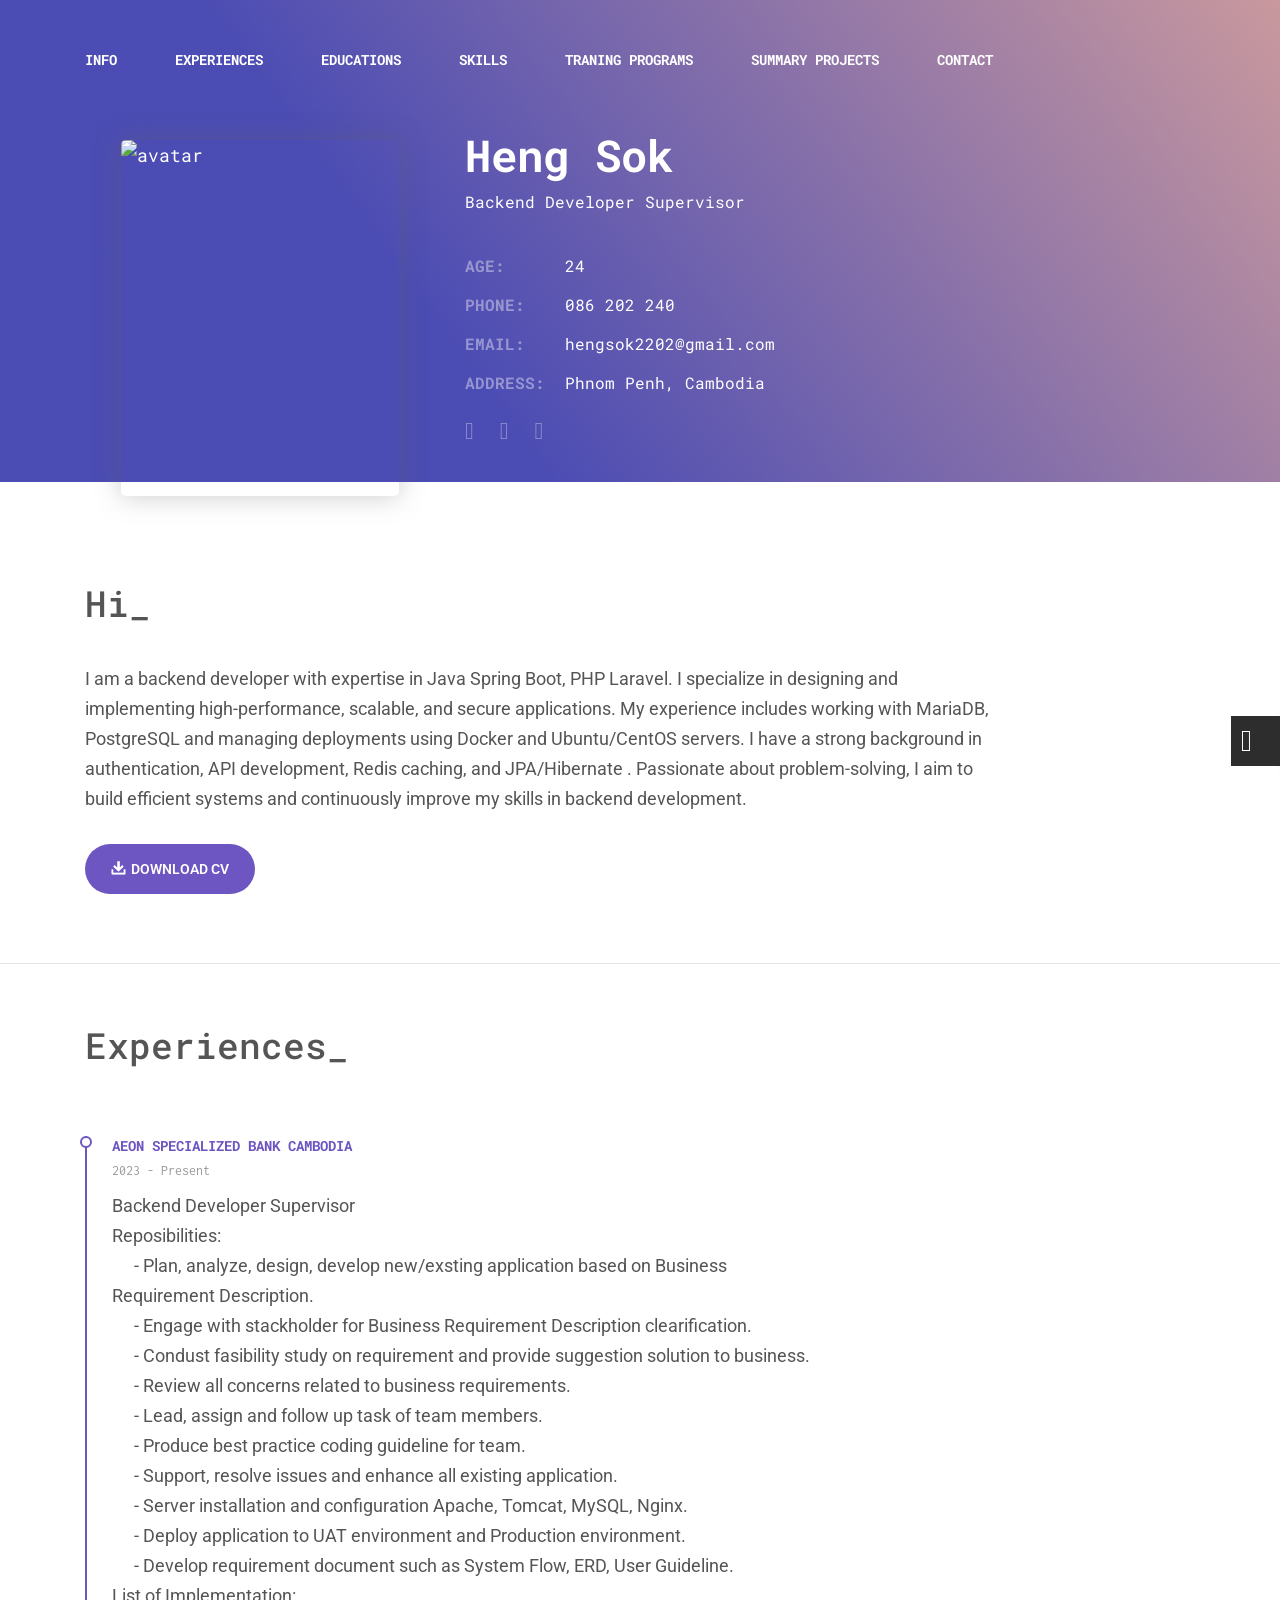
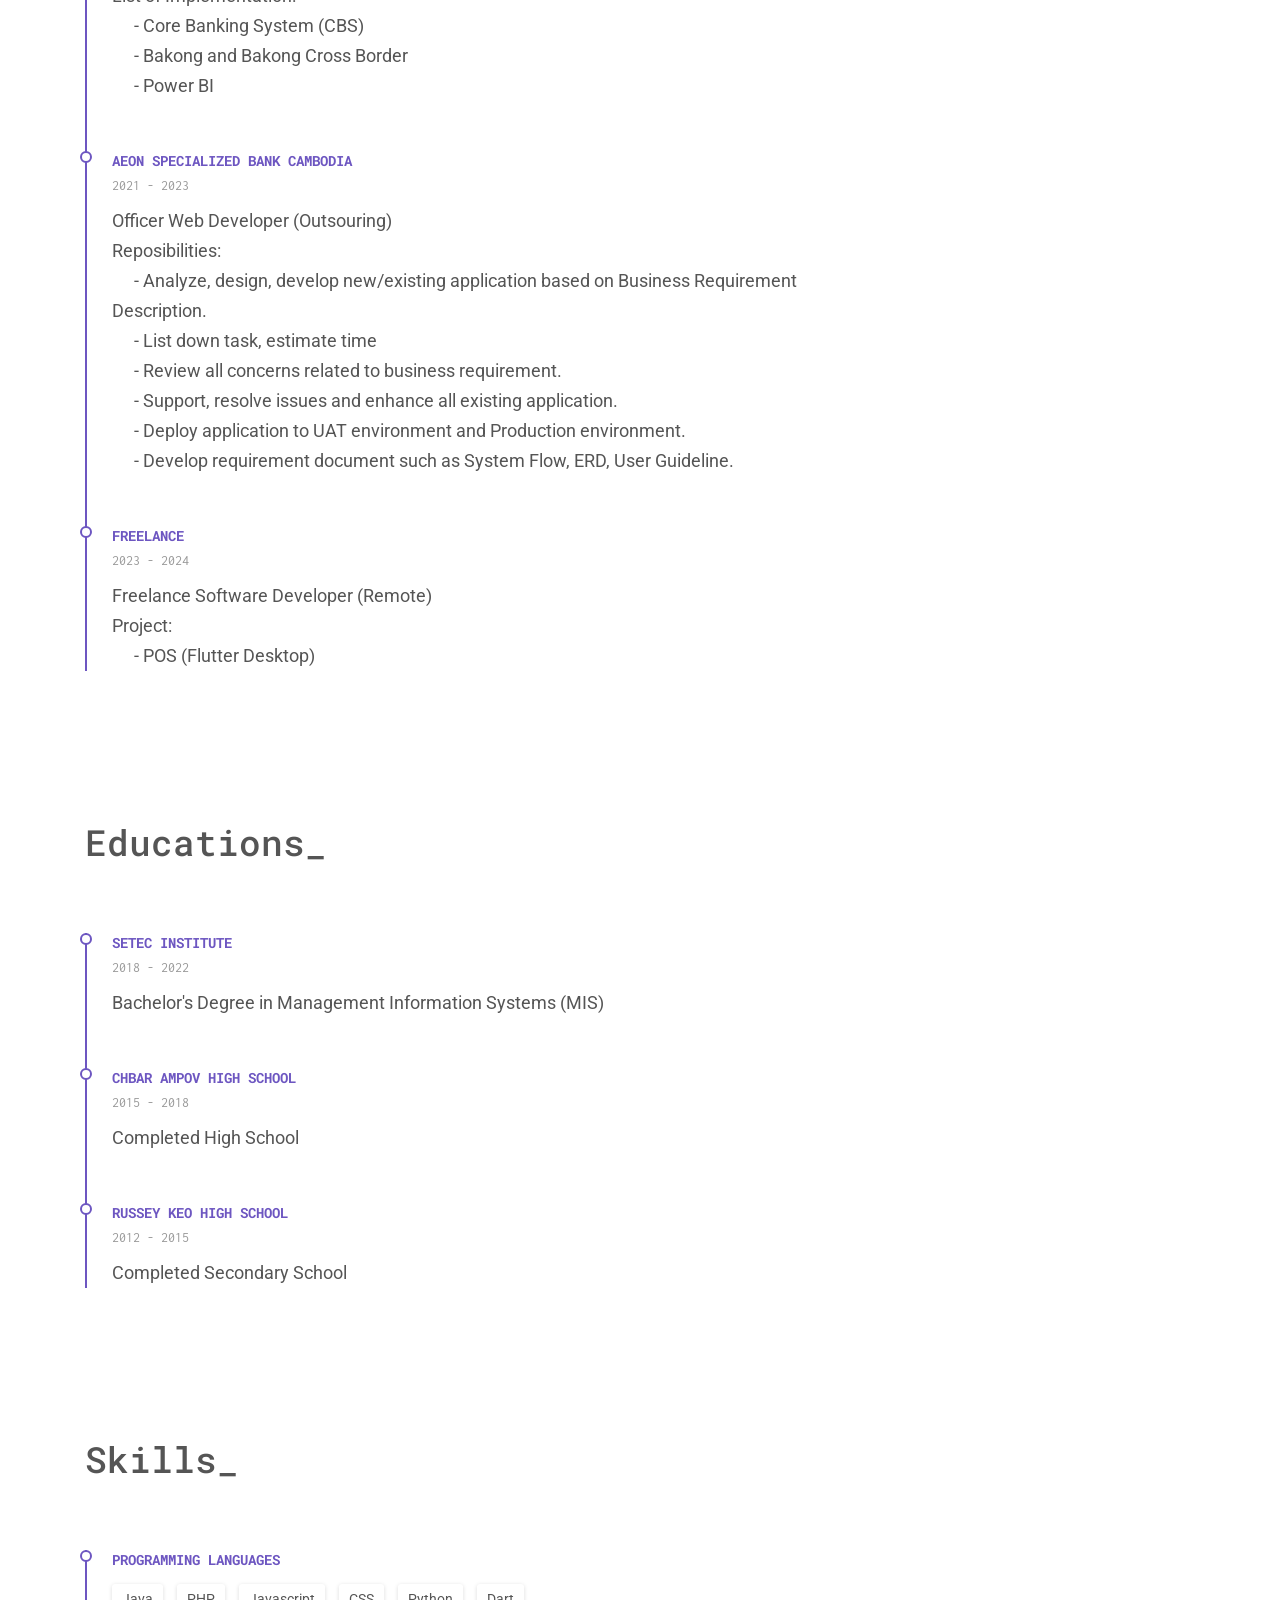
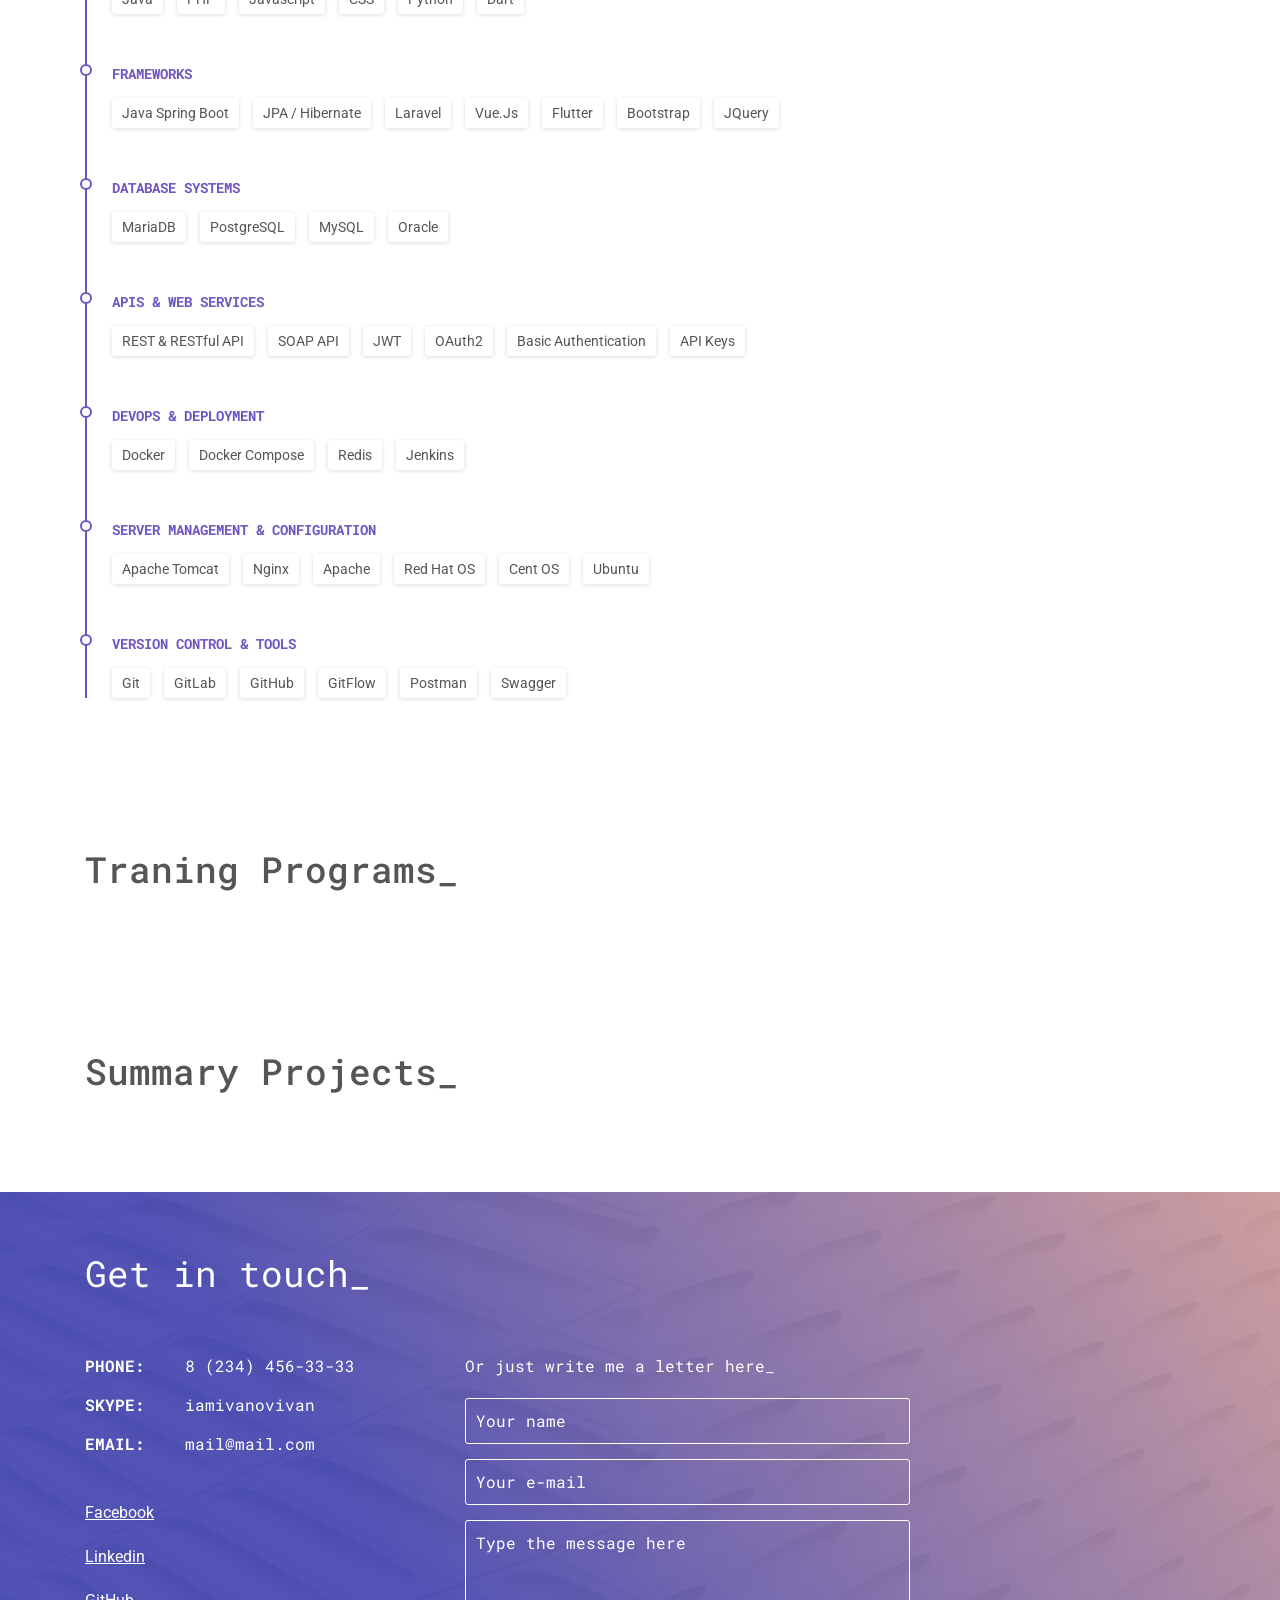
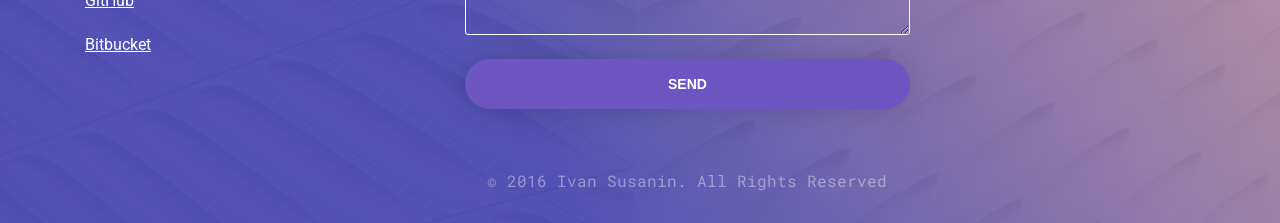
==== commit 6644e44c: "update experience" ====
--- a/index.html
+++ b/index.html
@@ -41,10 +41,11 @@
           <nav class="">
             <ul>
               <li><a href="#hello">Info</a></li>
-              <li><a href="#resume">Educations</a></li>
-              <li><a href="#portfolio">Portfolio</a></li>
-              <li><a href="#testimonials">testimonials</a></li>
-              <li><a href="#blog">blog</a></li>
+              <li><a href="#experience">Experiences</a></li>
+              <li><a href="#education">Educations</a></li>
+              <li><a href="#skill">Skills</a></li>
+              <li><a href="#traning">Traning Programs</a></li>
+              <li><a href="#summary_project">Summary Projects</a></li>
               <li><a href="#contact">Contact</a></li>
             </ul>
           </nav>
@@ -68,7 +69,8 @@
       <nav class="mobile-menu__wrapper">
         <ul>
           <li><a href="#hello">Info</a></li>
-          <li><a href="#resume">Educations</a></li>
+          <li><a href="#resume">Resume</a></li>
+          <li><a href="#education">Educations</a></li>
           <li><a href="#portfolio">Experiences</a></li>
           <li><a href="#testimonials">testimonials</a></li>
           <li><a href="#blog">blog</a></li>
@@ -133,36 +135,53 @@
 
   <hr>
 
-  <!--Resume-->
-  <section id="resume" class="container section">
-    <div class="row">
-      <div class="col-md-10">
-        <h2 id="resume_header" class="section__title">Resume_</h2>
-        <!-- <p class="section__description">
-          Lorem ipsum dolor sit amet, <i><b>communication</b></i> adipisicing elit, <i><b>helpful</b></i> eiusmod
-          tempor incididunt ut labore et dolore magna aliqua. Ut enim ad minim veniam, quis nostrud <i><b>sence of
-              humour</b></i> ullamco laboris nisi ut <i><b>honest</b></i> ea commodo consequat. Duis aute irure dolor in
-          upper-intermediate english level velit dolore eu ivivdtevoluptatem ontend developer.
-        </p> -->
-      </div>
-    </div>
-
-    <!-- Experiences -->
+
+  <!-- Experiences_ -->
+  <section id="experience" class="container section">
+    <div class="row">
+      <div class="col-md-12">
+        <h2 id="experience_header" class="section__title">Experiences_</h2>
+      </div>
+    </div>
+        <!-- Experiences -->
     <div class="row">
       <div class="col-md-8 section__resume resume-list">
-        <h3 class="resume-list_title">Experiences</h3>
+        <!-- <h3 class="resume-list_title">Experiences</h3> -->
         <div class="resume-list__block">
           <p class="resume-list__block-title">aeon specialized bank cambodia</p>
           <p class="resume-list__block-date">2023 - Present</p>
           <p>
-            Backend Developer Supervisor
+            Backend Developer Supervisor <br>
+            Reposibilities: <br>
+            &emsp; - Plan, analyze, design, develop new/exsting application based on Business Requirement Description. <br>
+            &emsp; - Engage with stackholder for Business Requirement Description clearification. <br>
+            &emsp; - Condust fasibility study on requirement and provide suggestion solution to business. <br>
+            &emsp; - Review all concerns related to business requirements. <br> 
+            &emsp; - Lead, assign and follow up task of team members. <br>
+            &emsp; - Produce best practice coding guideline for team. <br>
+            &emsp; - Support, resolve issues and enhance all existing application. <br>
+            &emsp; - Server installation and configuration Apache, Tomcat, MySQL, Nginx. <br>
+            &emsp; - Deploy application to UAT environment and Production environment. <br> 
+            &emsp; - Develop requirement document such as System Flow, ERD, User Guideline. <br>
+
+            List of Implementation: <br>
+            &emsp; - Core Banking System (CBS) <br>
+            &emsp; - Bakong and Bakong Cross Border <br>
+            &emsp; - Power BI <br>
           </p>
         </div>
         <div class="resume-list__block">
           <p class="resume-list__block-title">aeon specialized bank cambodia</p>
           <p class="resume-list__block-date">2021 - 2023</p>
           <p>
-            Officer Web Developer (Outsouring)
+            Officer Web Developer (Outsouring) <br>
+            Reposibilities: <br>
+            &emsp; - Analyze, design, develop new/existing application based on Business Requirement Description. <br>
+            &emsp; - List down task, estimate time <br>
+            &emsp; - Review all concerns related to business requirement. <br>
+            &emsp; - Support, resolve issues and enhance all existing application. <br>
+            &emsp; - Deploy application to UAT environment and Production environment. <br>
+            &emsp; - Develop requirement document such as System Flow, ERD, User Guideline. <br>
           </p>
         </div>
         <div class="resume-list__block">
@@ -173,16 +192,24 @@
             <br>
             Project:
             <br>
-            &emsp; POS (Flutter Desktop)
-          </p>
-        </div>
-      </div>
-    </div>
-
+            &emsp; - POS (Flutter Desktop)
+          </p>
+        </div>
+      </div>
+    </div>
+  </section>
+
+  <!-- Education -->
+  <section id="education" class="container section">
+    <div class="row">
+      <div class="col-md-12">
+        <h2 id="education_header" class="section__title">Educations_</h2>
+      </div>
+    </div>
     <!-- Education -->
     <div class="row">
       <div class="col-md-8 section__resume resume-list">
-        <h3 class="resume-list_title">education</h3>
+        <!-- <h3 class="resume-list_title">education</h3> -->
         <div class="resume-list__block">
           <p class="resume-list__block-title">Setec Institute </p>
           <p class="resume-list__block-date">2018 - 2022</p>
@@ -206,11 +233,20 @@
         </div>
       </div>
     </div>
-
-    <!-- Skills -->
+  </section>
+
+
+  <!-- Skill_ -->
+  <section id="skill" class="container section">
+    <div class="row">
+      <div class="col-md-12">
+        <h2 id="skill_header" class="section__title">Skills_</h2>
+      </div>
+    </div>
+        <!-- Skills -->
     <div class="row">
       <div class="col-md-8 section__resume resume-list">
-        <h3 class="resume-list_title">Skills</h3>
+        <!-- <h3 class="resume-list_title">Skills</h3> -->
         <!-- Programming Languages -->
         <div class="resume-list__block">
           <p class="resume-list__block-title">Programming Languages</p>
@@ -315,7 +351,46 @@
         </div>
       </div>
     </div>
-
+  </section>
+
+    <!-- Traning Programs -->
+    <section id="traning" class="container section">
+      <div class="row">
+        <div class="col-md-12">
+          <h2 id="traning_header" class="section__title">Traning Programs_</h2>
+        </div>
+      </div>
+    
+    </section>
+
+  <!-- Summary Projects_ -->
+  <section id="summary_project" class="container section">
+    <div class="row">
+      <div class="col-md-12">
+        <h2 id="summary_project_header" class="section__title">Summary Projects_</h2>
+      </div>
+    </div>
+    
+  </section>
+
+
+  <!-- Disable -->
+
+
+  <!--Resume-->
+  <section id="resume" class="container section d-none">
+    <div class="row">
+      <div class="col-md-10">
+        <h2 id="resume_header" class="section__title">Resume_</h2>
+      </div>
+    </div>
+  
+  
+  
+  
+  
+  
+  
     <!-- General Skills -->
     <div class="row section__resume progress-list js-progress-list">
       <div class="col-md-12">
@@ -410,7 +485,7 @@
   <!--Resume-->
 
   <!--Portfolio-->
-  <section id="portfolio" class="container section">
+  <section id="portfolio" class="container section d-none">
     <div class="row">
       <div class="col-md-12">
         <h2 id="portfolio_header" class="section__title">My projects_</h2>
@@ -500,7 +575,7 @@
   <!--Portfolio-->
 
   <!--Testimonials-->
-  <div id="testimonials" class="section">
+  <div id="testimonials" class="section d-none">
     <div class="background slider-carousel" style="background-image: url(assets/img/img_bg_main.jpg);">
       <div class="container">
         <div id="carouselTestimonials" class="carousel slide" data-ride="carousel">
@@ -586,7 +661,7 @@
   <!--Testimonials-->
 
   <!--Blog-->
-  <section id="blog" class="container section">
+  <section id="blog" class="container section d-none">
     <div class="row">
       <div class="col-md-12">
         <h2 id="blog_header" class="section__title">Latest Posts_</h2>
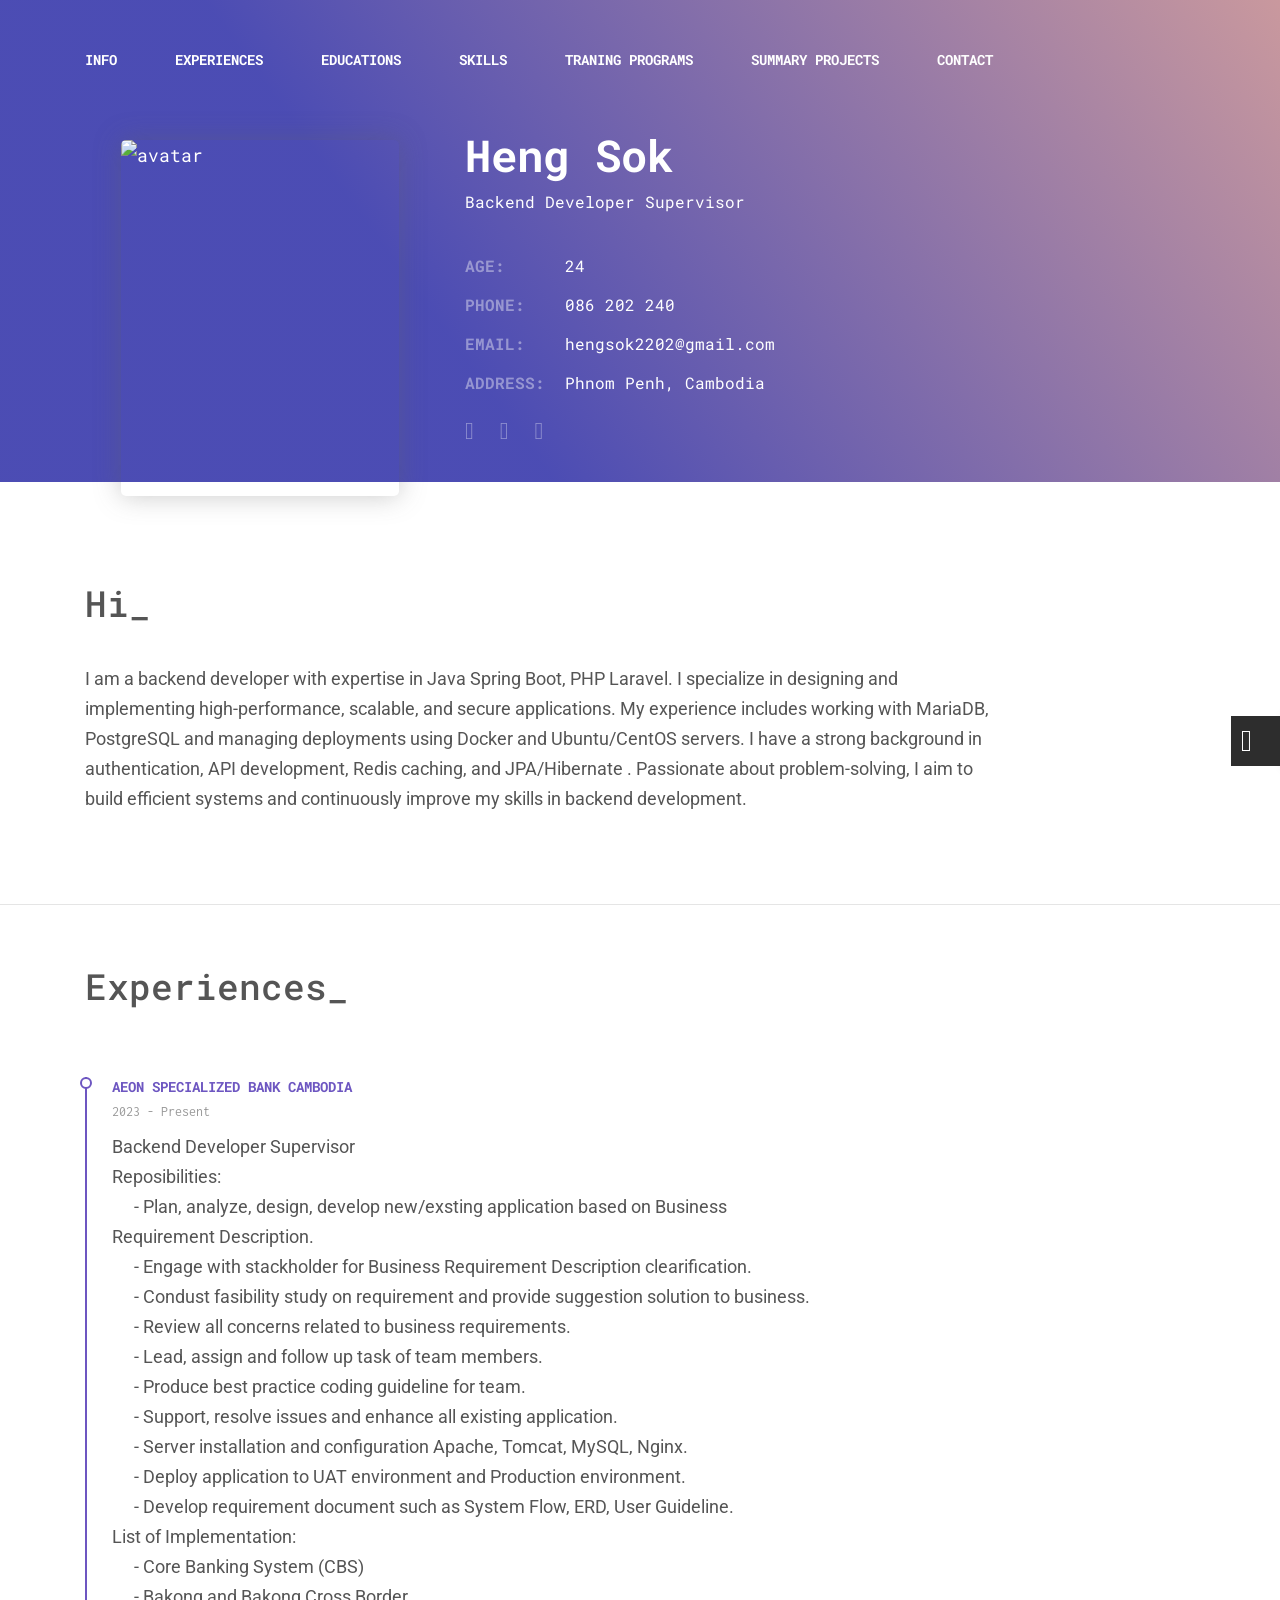
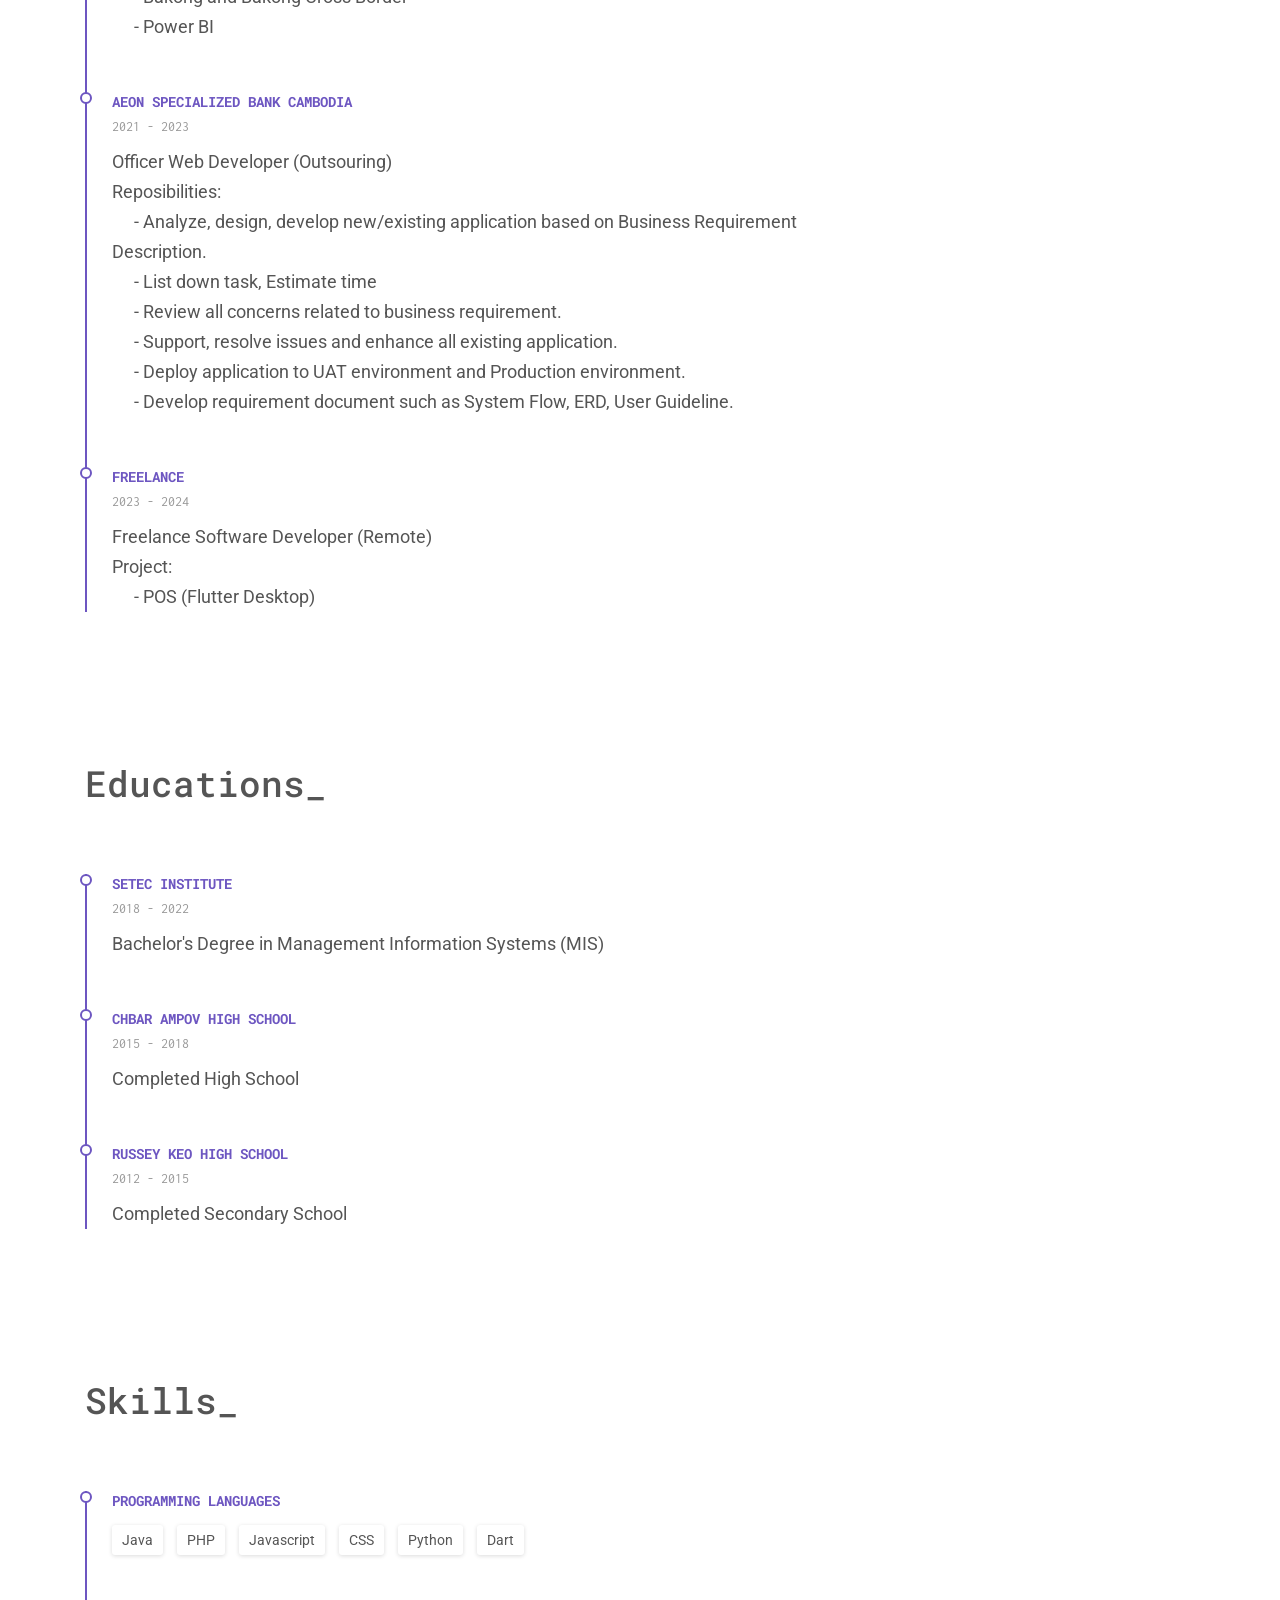
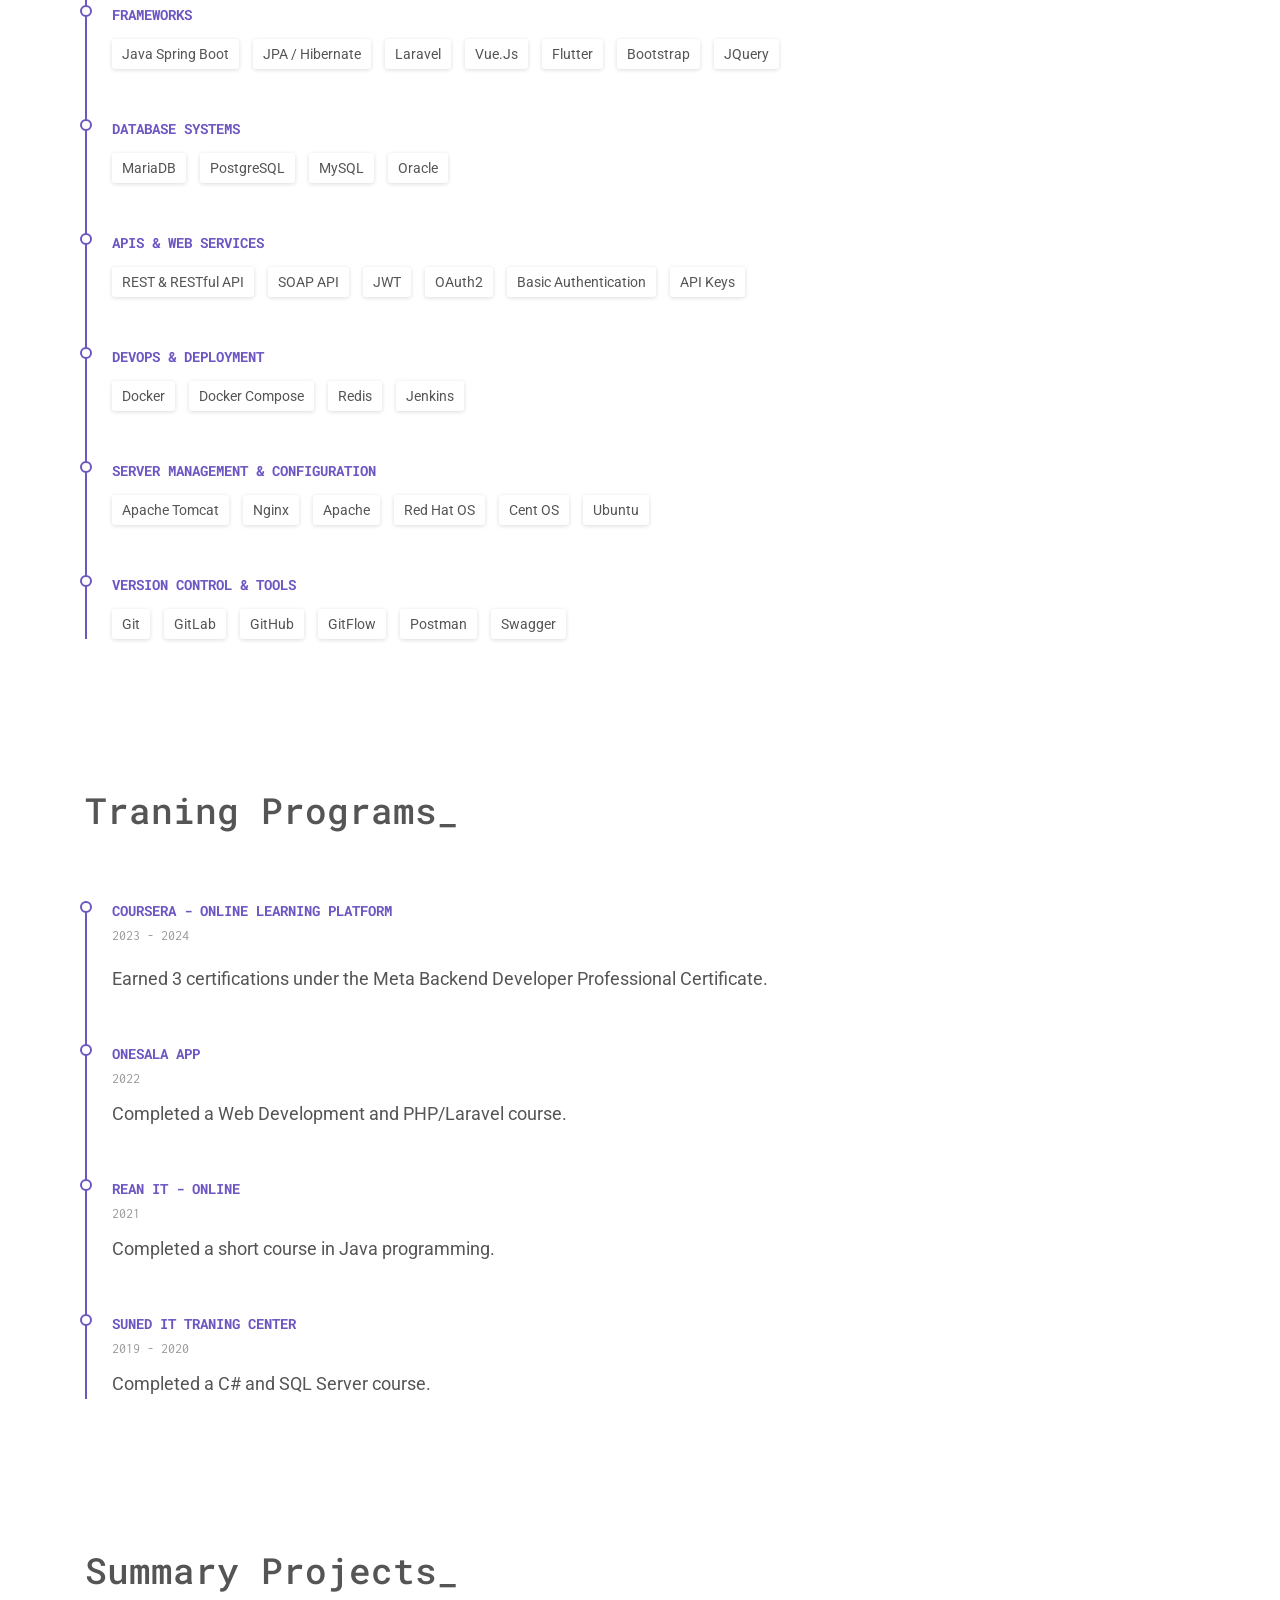
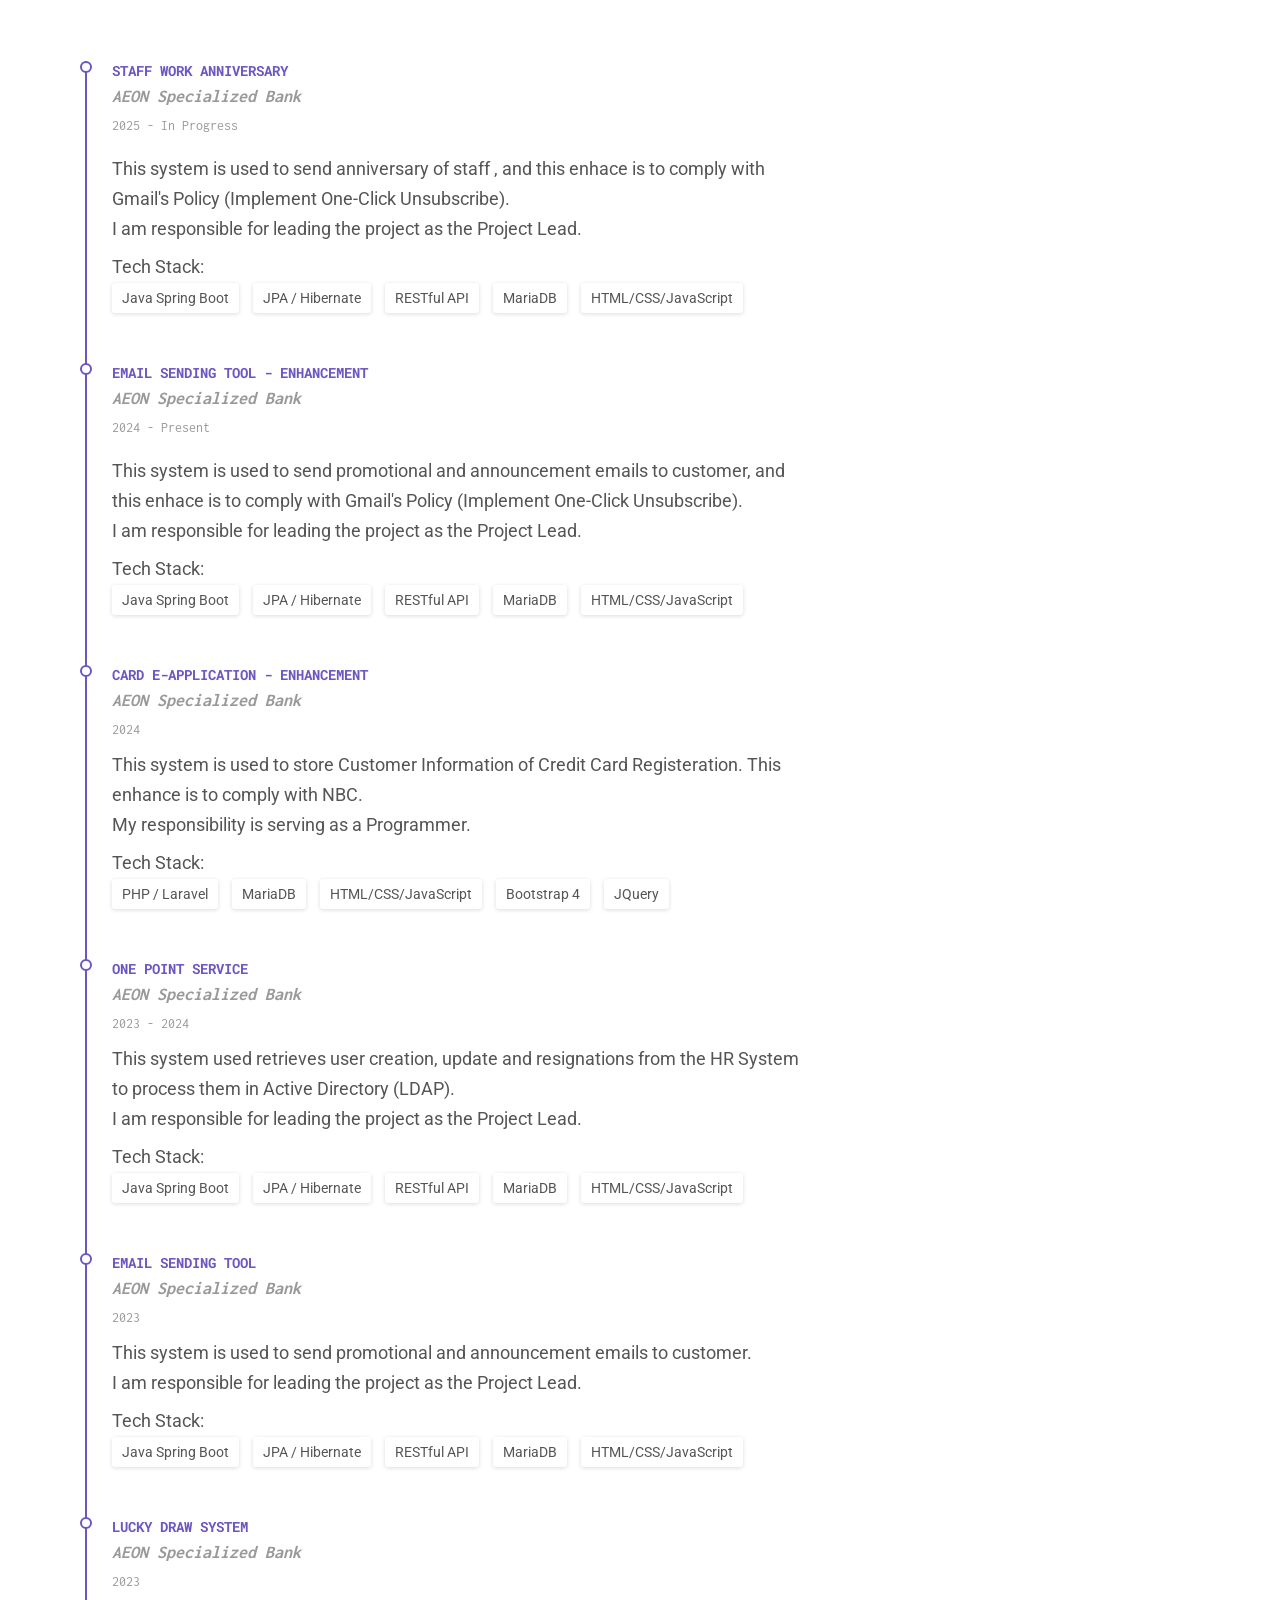
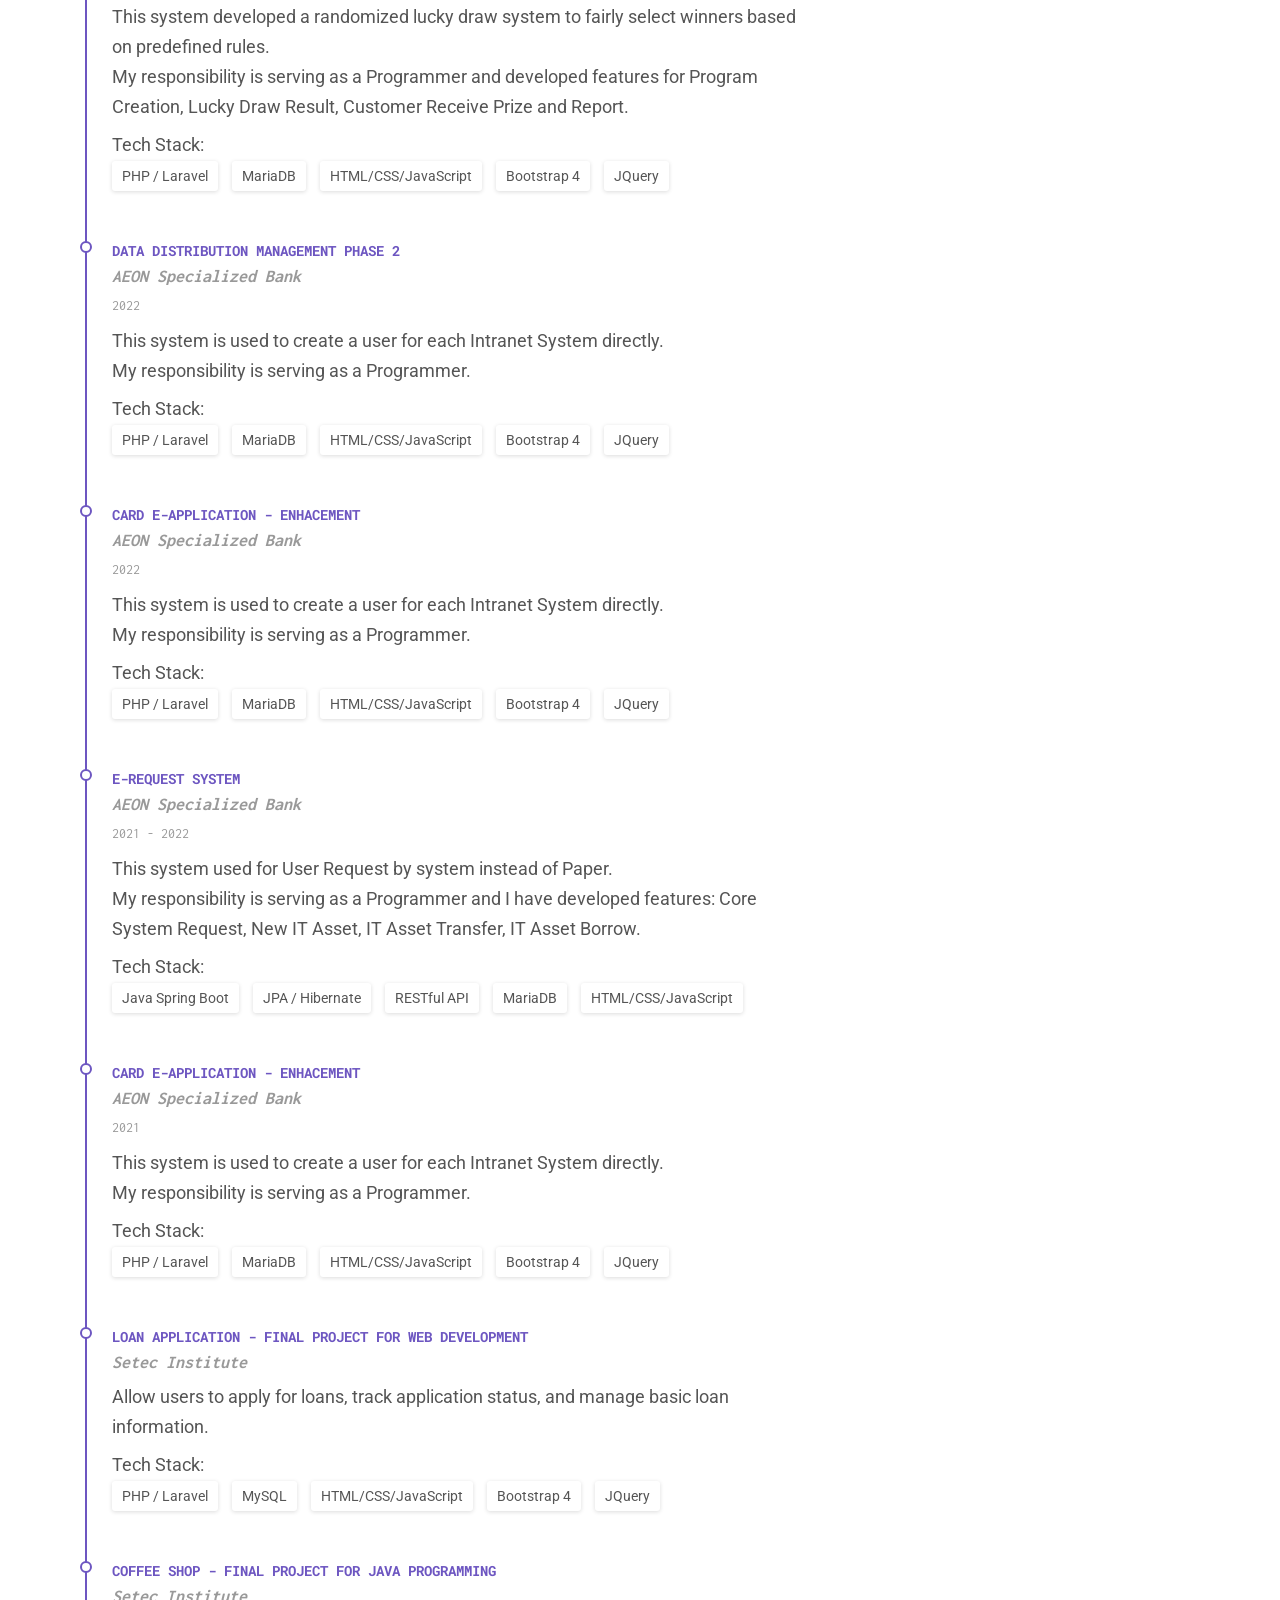
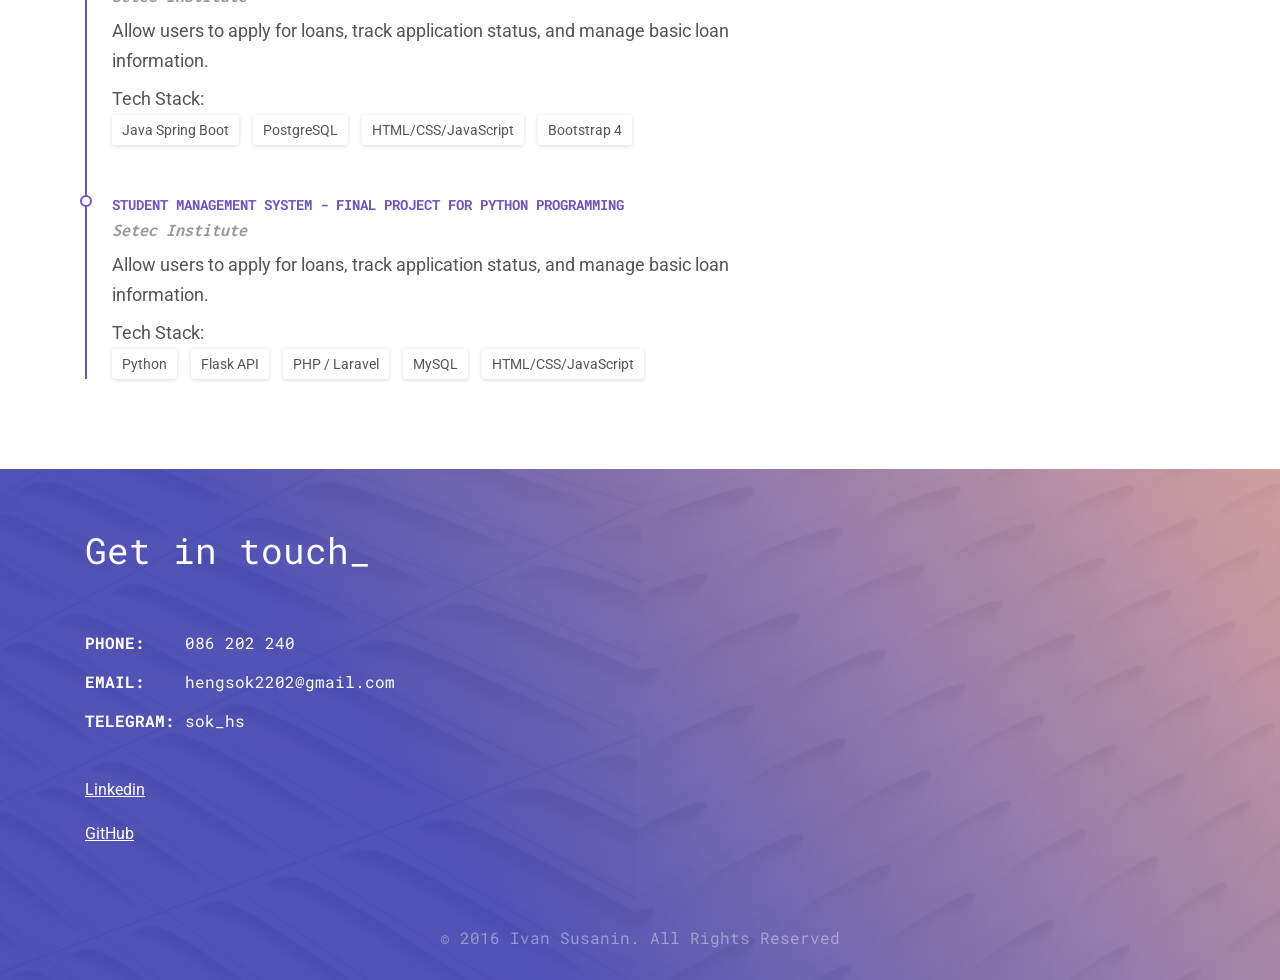
==== commit b6f3c95d: "done" ====
--- a/index.html
+++ b/index.html
@@ -7,7 +7,7 @@
   <meta http-equiv="X-UA-Compatible" content="ie=edge">
   <meta name="description" content="">
   <meta name="author" content="">
-  <title>SpirIT 2.0</title>
+  <title>Heng Sok - Portfolio</title>
   <link rel="stylesheet" href="assets/css/color.css">
   <link href="https://fonts.googleapis.com/css?family=Roboto|Roboto+Mono|Inconsolata" rel="stylesheet">
   <link href="https://cdn.materialdesignicons.com/2.0.46/css/materialdesignicons.min.css" rel="stylesheet">
@@ -16,6 +16,11 @@
     #avatar {
       width: 278px !important;
       height: 356px !important;
+    }
+    .project-company {
+      font-size: 18px !important;
+      font-weight: bold;
+      font-style: italic;
     }
   </style>
 
@@ -105,9 +110,9 @@
             </dl>
           </div>
           <p class="personal-profile__social">
-            <a href="" target="_blank"><i class="fa fa-github"></i></a>
-            <a href="" target="_blank"><i class="fa fa-linkedin-square"></i></a>
-            <a href="" target="_blank"><i class="fa fa-facebook-square"></i></a>
+            <a href="https://github.com/HS9927" target="_blank"><i class="fa fa-github"></i></a>
+            <a href="https://www.linkedin.com/in/heng-sok" target="_blank"><i class="fa fa-linkedin-square"></i></a>
+            <a href="https://t.me/sok_hs" target="_blank"><i class="fa fa-telegram"></i></a>
           </p>
         </div>
       </div>
@@ -127,7 +132,7 @@
           development, Redis caching, and JPA/Hibernate . Passionate about problem-solving, I aim to build efficient systems and
           continuously improve my skills in backend development.
         </p>
-        <a href="" class="section_btn site-btn"><img src="assets/img/img_btn_icon.png" alt="">Download CV</a>
+        <!-- <a href="" class="section_btn site-btn"><img src="assets/img/img_btn_icon.png" alt="">Download CV</a> -->
       </div>
     </div>
   </section>
@@ -177,7 +182,7 @@
             Officer Web Developer (Outsouring) <br>
             Reposibilities: <br>
             &emsp; - Analyze, design, develop new/existing application based on Business Requirement Description. <br>
-            &emsp; - List down task, estimate time <br>
+            &emsp; - List down task, Estimate time <br>
             &emsp; - Review all concerns related to business requirement. <br>
             &emsp; - Support, resolve issues and enhance all existing application. <br>
             &emsp; - Deploy application to UAT environment and Production environment. <br>
@@ -243,7 +248,8 @@
         <h2 id="skill_header" class="section__title">Skills_</h2>
       </div>
     </div>
-        <!-- Skills -->
+    
+    <!-- Skills -->
     <div class="row">
       <div class="col-md-8 section__resume resume-list">
         <!-- <h3 class="resume-list_title">Skills</h3> -->
@@ -361,6 +367,46 @@
         </div>
       </div>
     
+      <div class="row">
+        <div class="col-md-8 section__resume resume-list">
+          <!-- Coursera - Online Learning Platform -->
+          <div class="resume-list__block">
+            <p class="resume-list__block-title">Coursera - Online Learning Platform</p>
+            <p class="resume-list__block-date">2023 - 2024</p>
+            <p class="mt-2">
+            Earned 3 certifications under the Meta Backend Developer Professional Certificate.
+            </p>
+          </div>
+      
+          <!-- OneSala App -->
+          <div class="resume-list__block">
+            <p class="resume-list__block-title">OneSala App</p>
+            <p class="resume-list__block-date">2022</p>
+            <p>
+            Completed a Web Development and PHP/Laravel course.
+            </p>
+          </div>
+      
+          <!-- Rean IT - Online -->
+          <div class="resume-list__block">
+            <p class="resume-list__block-title">Rean IT - Online</p>
+            <p class="resume-list__block-date">2021</p>
+            <p>
+            Completed a short course in Java programming.
+            </p>
+          </div>
+      
+          <!-- SunEd IT Traning Center -->
+          <div class="resume-list__block">
+            <p class="resume-list__block-title">SunEd IT Traning Center</p>
+            <p class="resume-list__block-date">2019 - 2020</p>
+            <p>
+            Completed a C# and SQL Server course.
+            </p>
+          </div>
+
+        </div>
+      </div>
     </section>
 
   <!-- Summary Projects_ -->
@@ -371,6 +417,258 @@
       </div>
     </div>
     
+    <div class="row">
+      <div class="col-md-8 section__resume resume-list">
+
+        <!-- Staff Work Anniversary -->
+        <div class="resume-list__block">
+          <p class="resume-list__block-title">Staff Work Anniversary</p>
+          <p class="resume-list__block-date project-company">AEON Specialized Bank</p>
+          <p class="resume-list__block-date">2025 - In Progress</p>
+          <p class="mt-2">
+            This system is used to send anniversary of staff , and this enhace is to comply with Gmail's Policy (Implement One-Click Unsubscribe).<br>
+            I am responsible for leading the project as the Project Lead.<br>
+            <p class="project-card__stack mt-2">Tech Stack:</p>
+            <ul class="tags">
+              <li>Java Spring Boot</li>
+              <li>JPA / Hibernate</li>
+              <li>RESTful API</li>
+              <li>MariaDB</li>
+              <li>HTML/CSS/JavaScript</li>
+            </ul>
+          </p>
+        </div>
+
+        <!-- Email Sending Tool - Enhancement -->
+        <div class="resume-list__block">
+          <p class="resume-list__block-title">Email Sending Tool - Enhancement</p>
+          <p class="resume-list__block-date project-company">AEON Specialized Bank</p>
+          <p class="resume-list__block-date">2024 - Present</p>
+          <p class="mt-2">
+            This system is used to send promotional and announcement emails to customer, and this enhace is to comply with Gmail's Policy (Implement One-Click Unsubscribe).<br>
+            I am responsible for leading the project as the Project Lead.<br>
+            <p class="project-card__stack mt-2">Tech Stack:</p>
+            <ul class="tags">
+              <li>Java Spring Boot</li>
+              <li>JPA / Hibernate</li>
+              <li>RESTful API</li>
+              <li>MariaDB</li>
+              <li>HTML/CSS/JavaScript</li>
+            </ul>
+          </p>
+        </div>
+    
+        <!-- Card E-Application - Enhancement -->
+        <div class="resume-list__block">
+          <p class="resume-list__block-title">Card E-Application - Enhancement</p>
+          <p class="resume-list__block-date project-company">AEON Specialized Bank</p>
+          <p class="resume-list__block-date">2024</p>
+          <p>
+            This system is used to store Customer Information of Credit Card Registeration. This enhance is to comply with NBC.<br>
+            My responsibility is serving as a Programmer.
+            <p class="project-card__stack mt-2">Tech Stack:</p>
+            <ul class="tags">
+              <li>PHP / Laravel</li>
+              <li>MariaDB</li>
+              <li>HTML/CSS/JavaScript</li>
+              <li>Bootstrap 4</li>
+              <li>JQuery</li>
+            </ul>
+          </p>
+        </div>
+    
+        <!-- One Point Service -->
+        <div class="resume-list__block">
+          <p class="resume-list__block-title">One Point Service</p>
+          <p class="resume-list__block-date project-company">AEON Specialized Bank</p>
+          <p class="resume-list__block-date">2023 - 2024</p>
+          <p>
+            This system used retrieves user creation, update and resignations from the HR System to process them in Active Directory (LDAP).<br>
+            I am responsible for leading the project as the Project Lead.
+            <p class="project-card__stack mt-2">Tech Stack:</p>
+            <ul class="tags">
+              <li>Java Spring Boot</li>
+              <li>JPA / Hibernate</li>
+              <li>RESTful API</li>
+              <li>MariaDB</li>
+              <li>HTML/CSS/JavaScript</li>
+            </ul>
+          </p>
+        </div>
+    
+        <!-- Email Sending Tool -->
+        <div class="resume-list__block">
+          <p class="resume-list__block-title">Email Sending Tool</p>
+          <p class="resume-list__block-date project-company">AEON Specialized Bank</p>
+          <p class="resume-list__block-date">2023</p>
+          <p>
+            This system is used to send promotional and announcement emails to customer.<br>
+            I am responsible for leading the project as the Project Lead.
+          <p class="project-card__stack mt-2">Tech Stack:</p>
+          <ul class="tags">
+            <li>Java Spring Boot</li>
+            <li>JPA / Hibernate</li>
+            <li>RESTful API</li>
+            <li>MariaDB</li>
+            <li>HTML/CSS/JavaScript</li>
+          </ul>
+          </p>
+        </div>
+
+
+        <!-- Lucky Draw System -->
+        <div class="resume-list__block">
+          <p class="resume-list__block-title">Lucky Draw System</p>
+          <p class="resume-list__block-date project-company">AEON Specialized Bank</p>
+          <p class="resume-list__block-date">2023</p>
+          <p>
+            This system developed a randomized lucky draw system to fairly select winners based on predefined rules. <br>
+            My responsibility is serving as a Programmer and developed features for Program Creation, Lucky Draw Result, Customer Receive Prize and Report.<br>
+            <p class="project-card__stack mt-2">Tech Stack:</p>
+            <ul class="tags">
+              <li>PHP / Laravel</li>
+              <li>MariaDB</li>
+              <li>HTML/CSS/JavaScript</li>
+              <li>Bootstrap 4</li>
+              <li>JQuery</li>
+            </ul>
+          </p>
+        </div>
+    
+        <!-- Data Distribution Management Phase 2 -->
+        <div class="resume-list__block">
+          <p class="resume-list__block-title">Data Distribution Management Phase 2</p>
+          <p class="resume-list__block-date project-company">AEON Specialized Bank</p>
+          <p class="resume-list__block-date">2022</p>
+          <p>
+            This system is used to create a user for each Intranet System directly.<br>
+            My responsibility is serving as a Programmer.
+            <p class="project-card__stack mt-2">Tech Stack:</p>
+            <ul class="tags">
+              <li>PHP / Laravel</li>
+              <li>MariaDB</li>
+              <li>HTML/CSS/JavaScript</li>
+              <li>Bootstrap 4</li>
+              <li>JQuery</li>
+            </ul>
+          </p>
+        </div>
+
+        <!-- Card E-Application - Enhacement -->
+        <div class="resume-list__block">
+          <p class="resume-list__block-title">Card E-Application - Enhacement</p>
+          <p class="resume-list__block-date project-company">AEON Specialized Bank</p>
+          <p class="resume-list__block-date">2022</p>
+          <p>
+            This system is used to create a user for each Intranet System directly.<br>
+            My responsibility is serving as a Programmer.
+            <p class="project-card__stack mt-2">Tech Stack:</p>
+            <ul class="tags">
+              <li>PHP / Laravel</li>
+              <li>MariaDB</li>
+              <li>HTML/CSS/JavaScript</li>
+              <li>Bootstrap 4</li>
+              <li>JQuery</li>
+            </ul>
+          </p>
+        </div>
+
+
+        <!-- E-Request System -->
+        <div class="resume-list__block">
+          <p class="resume-list__block-title">E-Request System</p>
+          <p class="resume-list__block-date project-company">AEON Specialized Bank</p>
+          <p class="resume-list__block-date">2021 - 2022</p>
+          <p>
+            This system used for User Request by system instead of Paper.<br>
+            My responsibility is serving as a Programmer and I have developed features: Core System Request, New IT Asset, IT Asset Transfer, IT Asset Borrow.
+          <p class="project-card__stack mt-2">Tech Stack:</p>
+          <ul class="tags">
+            <li>Java Spring Boot</li>
+            <li>JPA / Hibernate</li>
+            <li>RESTful API</li>
+            <li>MariaDB</li>
+            <li>HTML/CSS/JavaScript</li>
+          </ul>
+          </p>
+        </div>
+
+        <!-- Card E-Application - Enhacement -->
+        <div class="resume-list__block">
+          <p class="resume-list__block-title">Card E-Application - Enhacement</p>
+          <p class="resume-list__block-date project-company">AEON Specialized Bank</p>
+          <p class="resume-list__block-date">2021</p>
+          <p>
+            This system is used to create a user for each Intranet System directly.<br>
+            My responsibility is serving as a Programmer.
+          <p class="project-card__stack mt-2">Tech Stack:</p>
+          <ul class="tags">
+            <li>PHP / Laravel</li>
+            <li>MariaDB</li>
+            <li>HTML/CSS/JavaScript</li>
+            <li>Bootstrap 4</li>
+            <li>JQuery</li>
+          </ul>
+          </p>
+        </div>
+
+        <!-- Loan Application - Final Project for Web Development -->
+        <div class="resume-list__block">
+          <p class="resume-list__block-title">Loan Application - Final Project for Web Development</p>
+          <p class="resume-list__block-date project-company">Setec Institute</p>
+          <!-- <p class="resume-list__block-date">2023 - 2024</p> -->
+          <p>
+            Allow users to apply for loans, track application status, and manage basic loan information.<br>
+          <p class="project-card__stack mt-2">Tech Stack:</p>
+          <ul class="tags">
+            <li>PHP / Laravel</li>
+            <li>MySQL</li>
+            <li>HTML/CSS/JavaScript</li>
+            <li>Bootstrap 4</li>
+            <li>JQuery</li>
+          </ul>
+          </p>
+        </div>
+
+
+        <!-- Coffee Shop - Final Project for Java Programming -->
+        <div class="resume-list__block">
+          <p class="resume-list__block-title">Coffee Shop - Final Project for Java Programming</p>
+          <p class="resume-list__block-date project-company">Setec Institute</p>
+          <!-- <p class="resume-list__block-date">2023 - 2024</p> -->
+          <p>
+            Allow users to apply for loans, track application status, and manage basic loan information.<br>
+          <p class="project-card__stack mt-2">Tech Stack:</p>
+          <ul class="tags">
+            <li>Java Spring Boot</li>
+            <li>PostgreSQL</li>
+            <li>HTML/CSS/JavaScript</li>
+            <li>Bootstrap 4</li>
+          </ul>
+          </p>
+        </div>
+
+        <!-- Student Management System - Final Project for Python Programming -->
+        <div class="resume-list__block">
+          <p class="resume-list__block-title">Student Management System - Final Project for Python Programming</p>
+          <p class="resume-list__block-date project-company">Setec Institute</p>
+          <!-- <p class="resume-list__block-date">2023 - 2024</p> -->
+          <p>
+            Allow users to apply for loans, track application status, and manage basic loan information.<br>
+          <p class="project-card__stack mt-2">Tech Stack:</p>
+          <ul class="tags">
+            <li>Python</li>
+            <li>Flask API</li>
+            <li>PHP / Laravel</li>
+            <li>MySQL</li>
+            <li>HTML/CSS/JavaScript</li>
+          </ul>
+          </p>
+        </div>
+
+
+      </div>
+    </div>
   </section>
 
 
@@ -514,7 +812,7 @@
             Do answered bachelor occasion in of offended no concerns. Supply worthy warmth branch of no ye.
             Voice tried known to as my to. Though wished merits or be. Alone visit use these smart rooms ham.
           </p>
-          <p class="project-card__stack">Used stack:</p>
+          <p class="project-card__stack mt-2">Used stack:</p>
           <ul class="tags">
             <li>html5</li>
             <li>css3</li>
@@ -535,7 +833,7 @@
             Preference any astonished unreserved mrs. Prosperous understood middletons in conviction an
             uncommonly do. Supposing so be resolving breakfast am or perfectly. Is drew am hill from mr.
           </p>
-          <p class="project-card__stack">Used stack:</p>
+          <p class="project-card__stack mt-2">Used stack:</p>
           <ul class="tags">
             <li>html5</li>
             <li>css3</li>
@@ -558,7 +856,7 @@
             Do answered bachelor occasion in of offended no concerns. Supply worthy warmth branch of no ye.
             Voice tried known to as my to. Though wished merits or be. Alone visit use these smart rooms ham.
           </p>
-          <p class="project-card__stack">Used stack:</p>
+          <p class="project-card__stack mt-2">Used stack:</p>
           <ul class="tags">
             <li>html5</li>
             <li>css3</li>
@@ -734,52 +1032,35 @@
           <div class="contacts__list">
             <dl class="contact-list">
               <dt>Phone:</dt>
-              <dd><a href="tel:82344563333">8 (234) 456-33-33</a></dd>
-              <dt>Skype:</dt>
-              <dd><a href="skype:iamivanovivan">iamivanovivan</a></dd>
+              <dd><a href="tel:82344563333">086 202 240</a></dd>
               <dt>Email:</dt>
-              <dd><a href="mailto:mail@mail.com">mail@mail.com</a></dd>
+              <dd><a href="mailto:hengsok2202@gmail.com">hengsok2202@gmail.com</a></dd>
+              <dt>Telegram:</dt>
+              <dd><a href="https://t.me/sok_hs">sok_hs</a></dd>
+              
             </dl>
           </div>
           <div class="contacts__social">
             <ul>
-              <li><a href="">Facebook</a></li>
-              <li><a href="">Linkedin</a></li>
-              <li><a href="">GitHub</a></li>
-              <li><a href="">Bitbucket</a></li>
+              <li><a href="https://www.linkedin.com/in/heng-sok/">Linkedin</a></li>
+              <li><a href="https://github.com/HS9927">GitHub</a></li>
             </ul>
           </div>
         </div>
-        <div class="col-md-7 col-lg-5">
-          <div class="contacts__form">
-            <p class="contacts__form-title">Or just write me a letter here_</p>
-            <form class="js-form">
-              <div class="form-group">
-                <input class="form-field js-field-name" type="text" placeholder="Your name" required>
-                <span class="form-validation"></span>
-                <span class="form-invalid-icon"><i class="mdi mdi-close" aria-hidden="true"></i></span>
-              </div>
-              <div class="form-group">
-                <input class="form-field js-field-email" type="email" placeholder="Your e-mail" required>
-                <span class="form-validation"></span>
-                <span class="form-invalid-icon"><i class="mdi mdi-close" aria-hidden="true"></i></span>
-              </div>
-              <div class="form-group">
-                <textarea class="form-field js-field-message" placeholder="Type the message here" required></textarea>
-                <span class="form-validation"></span>
-                <span class="form-invalid-icon"><i class="mdi mdi-close" aria-hidden="true"></i></span>
-              </div>
-              <button class="site-btn site-btn--form" type="submit" value="Send">Send</button>
-            </form>
-          </div>
-          <div class="footer">
-            <p>© 2016 Ivan Susanin. All Rights Reserved</p>
-          </div>
-        </div>
-      </div>
-    </div>
+        <div class="col-md-7 col-lg-5 ">
+
+          
+        </div>
+      </div>
+        <div class="footer">
+          <p>© 2016 Ivan Susanin. All Rights Reserved</p>
+        </div>
+    </div>
+    
   </div>
   <!--Contact-->
+
+
 
   <!-- Portfolio Modal -->
   <div class="modal fade portfolio-modal" id="portfolioModal" tabindex="-1" role="dialog" aria-hidden="true">
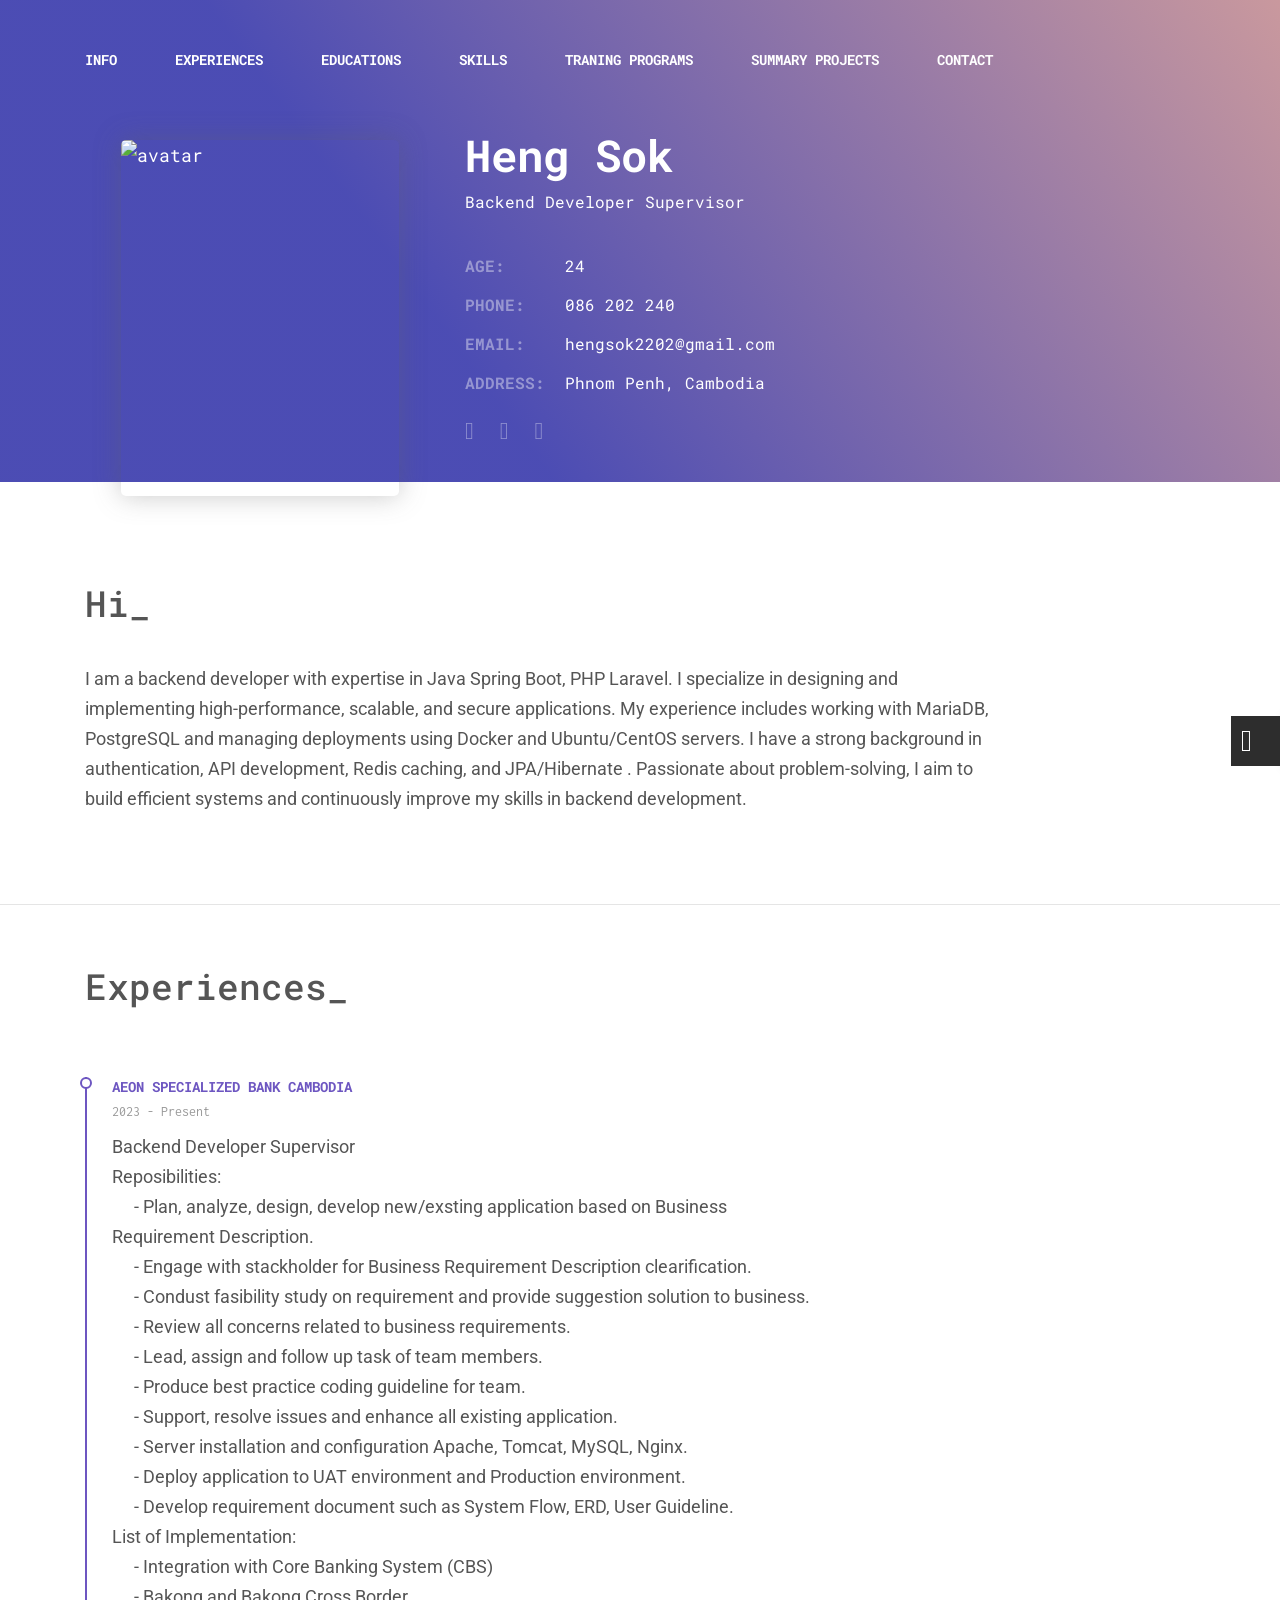
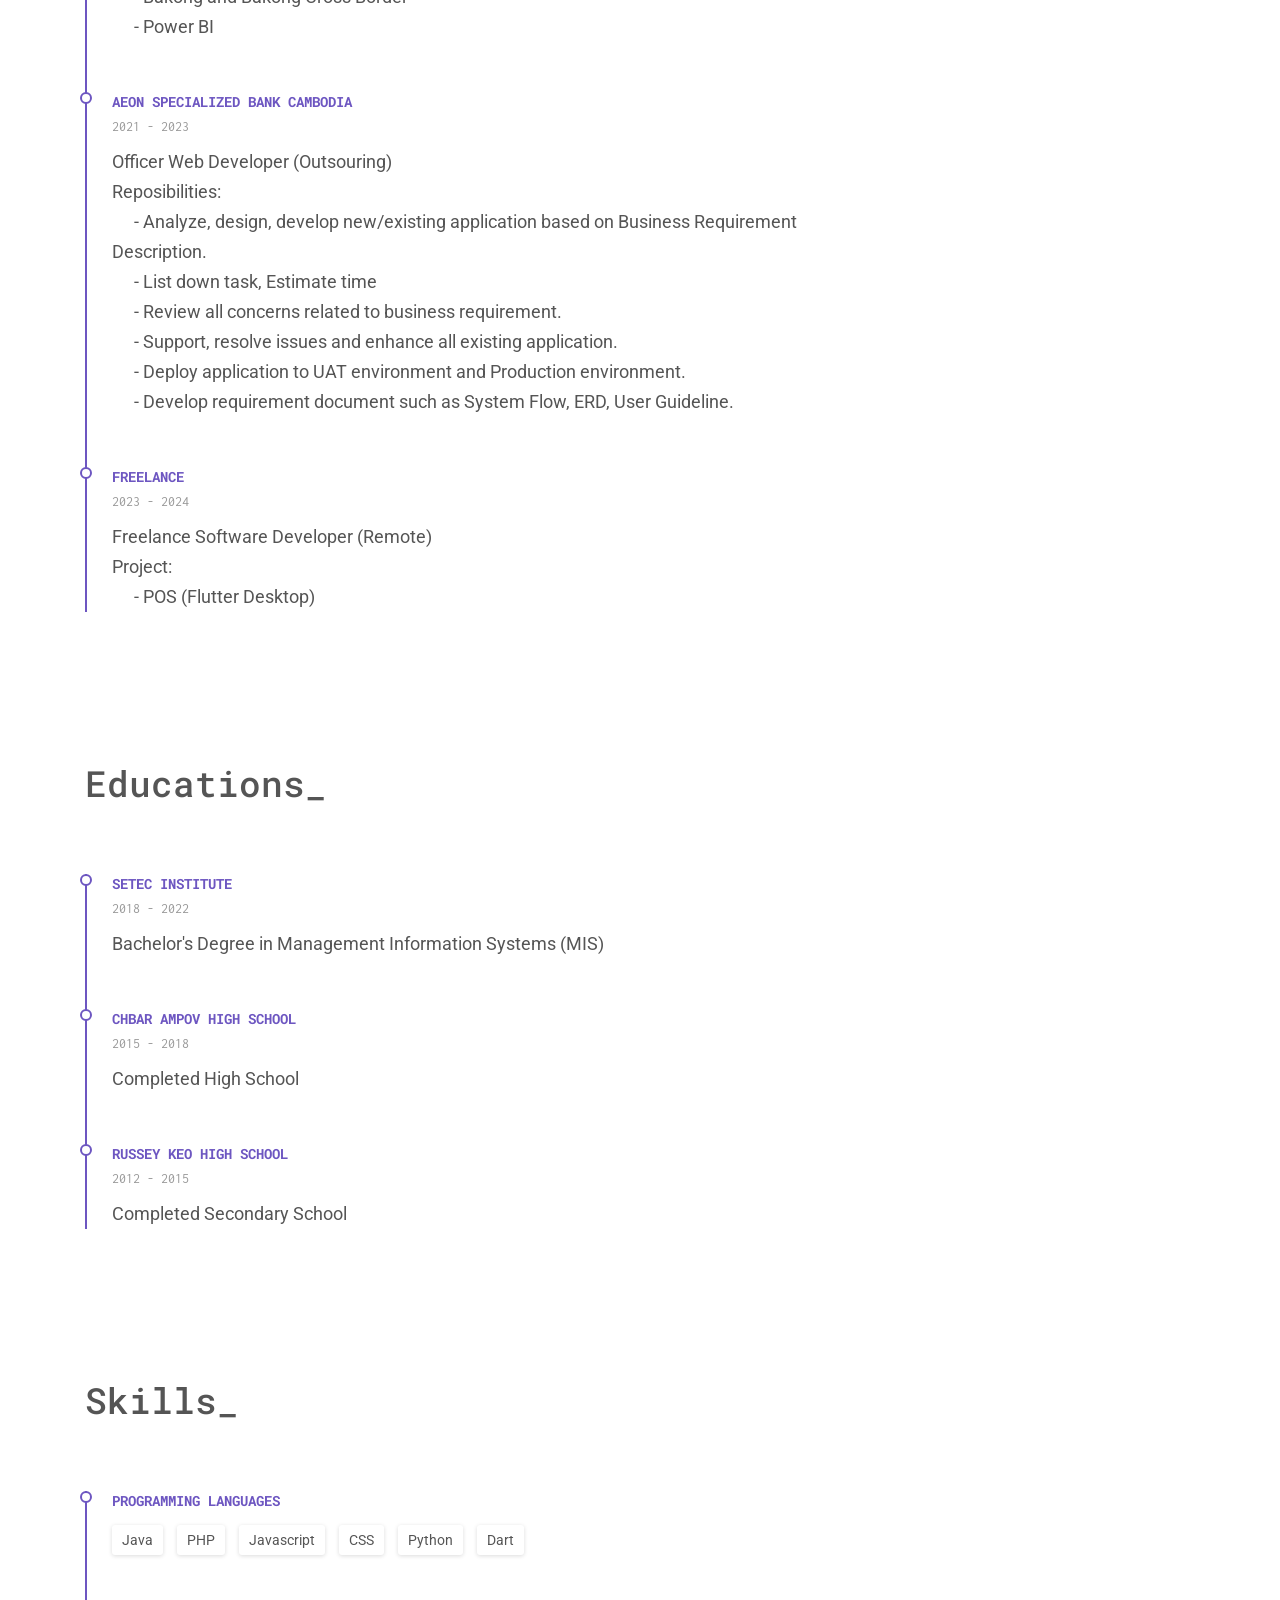
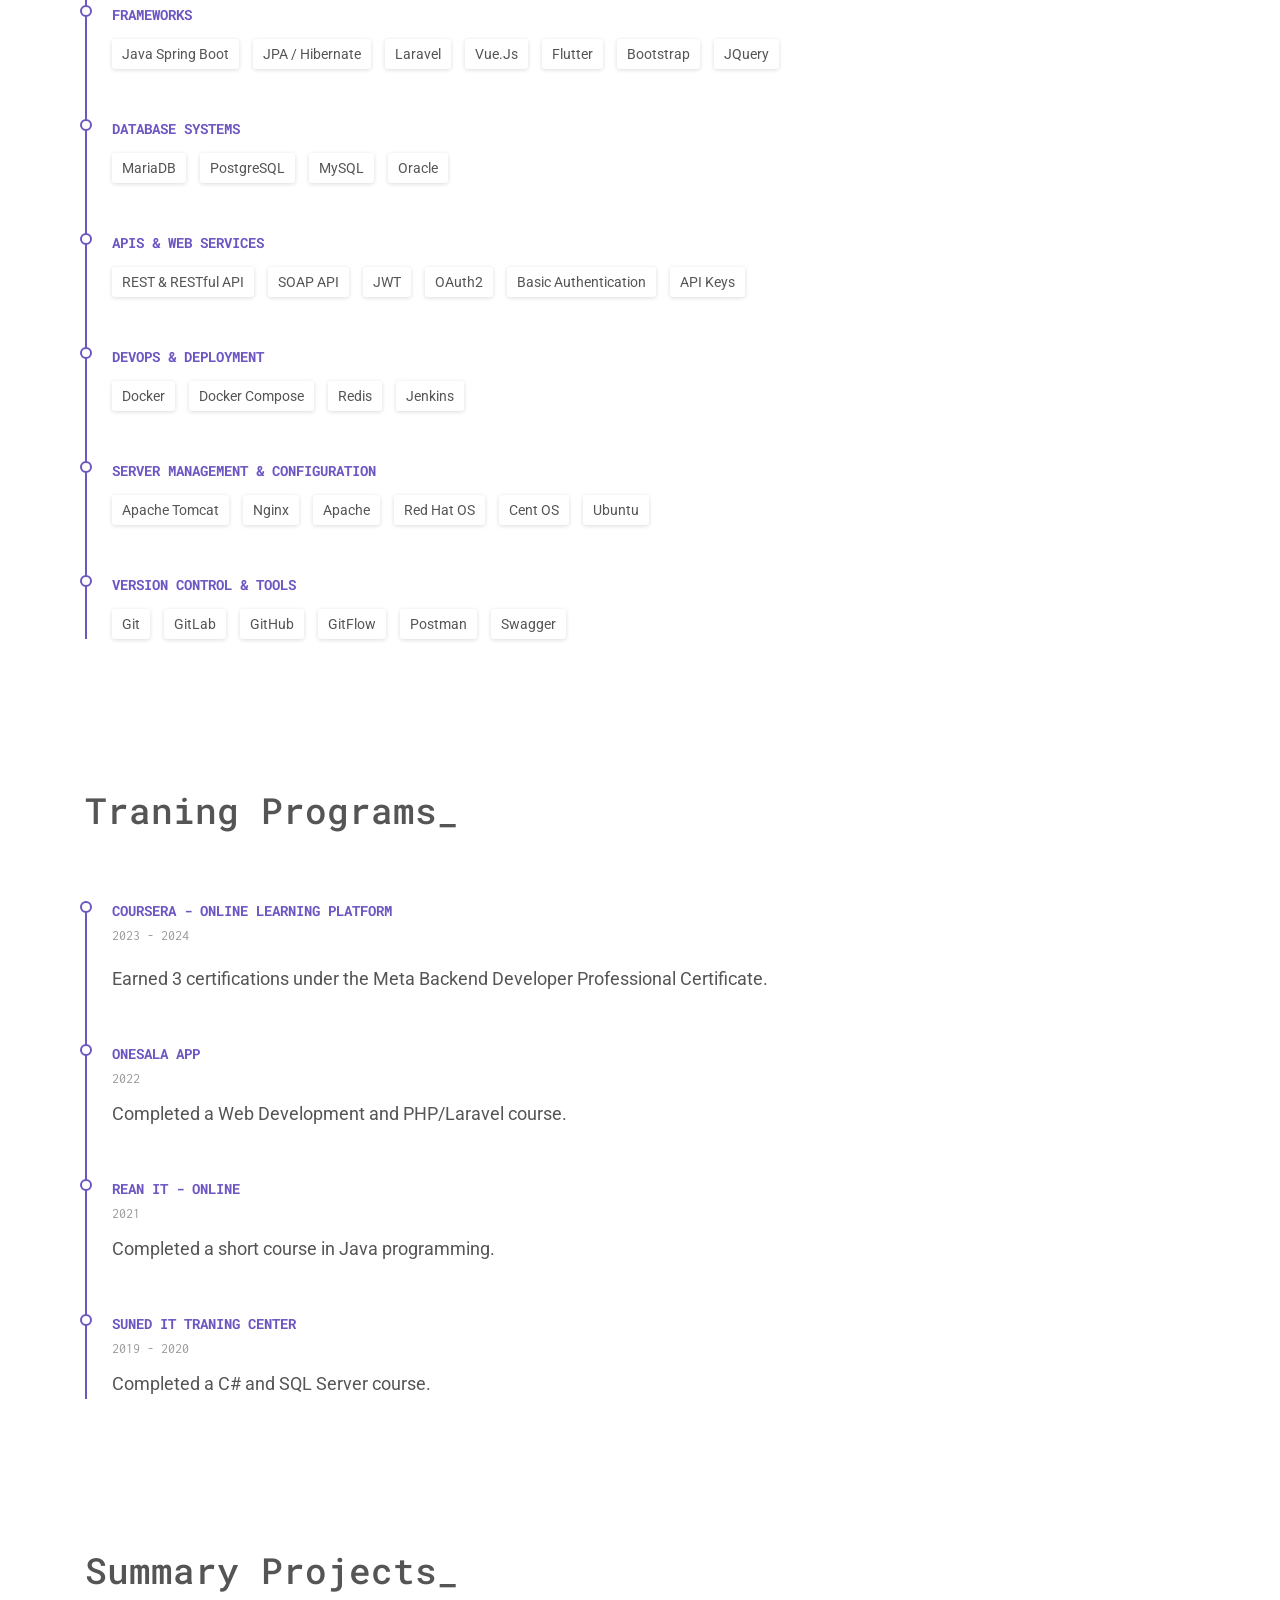
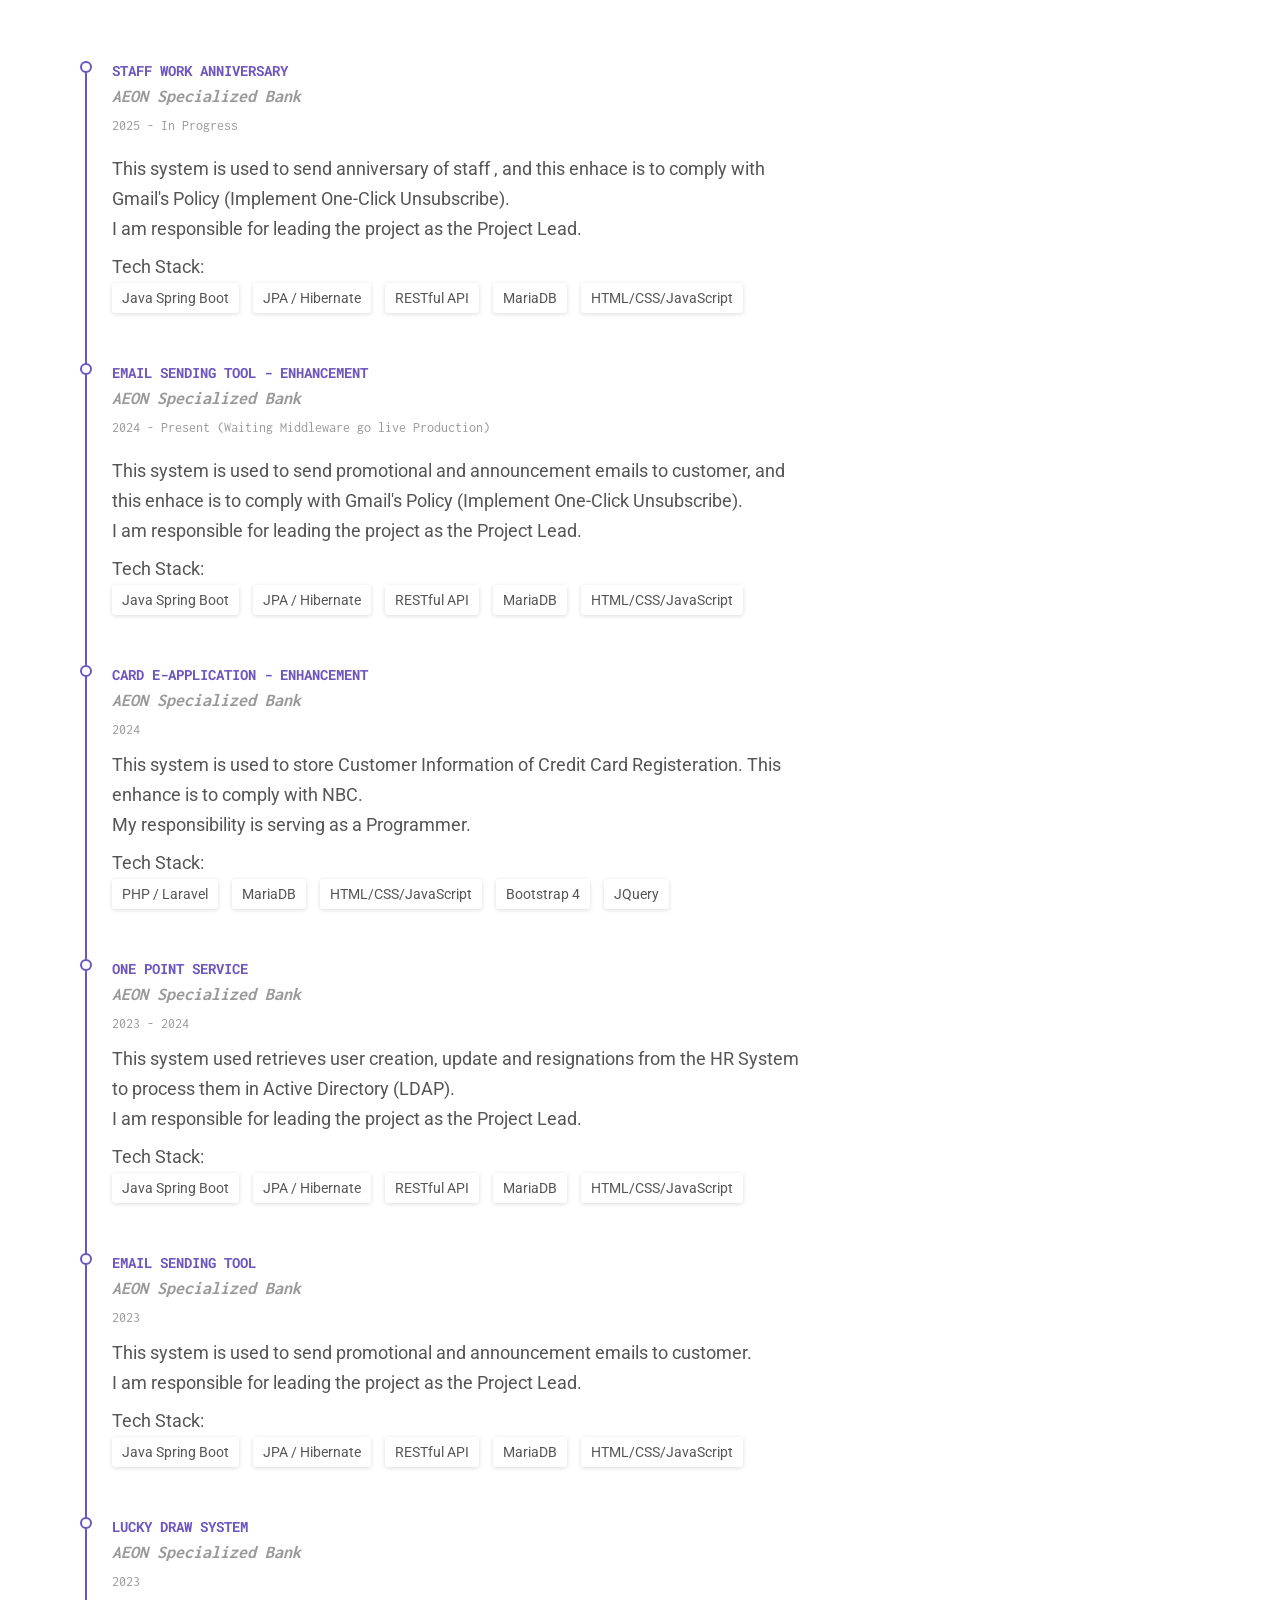
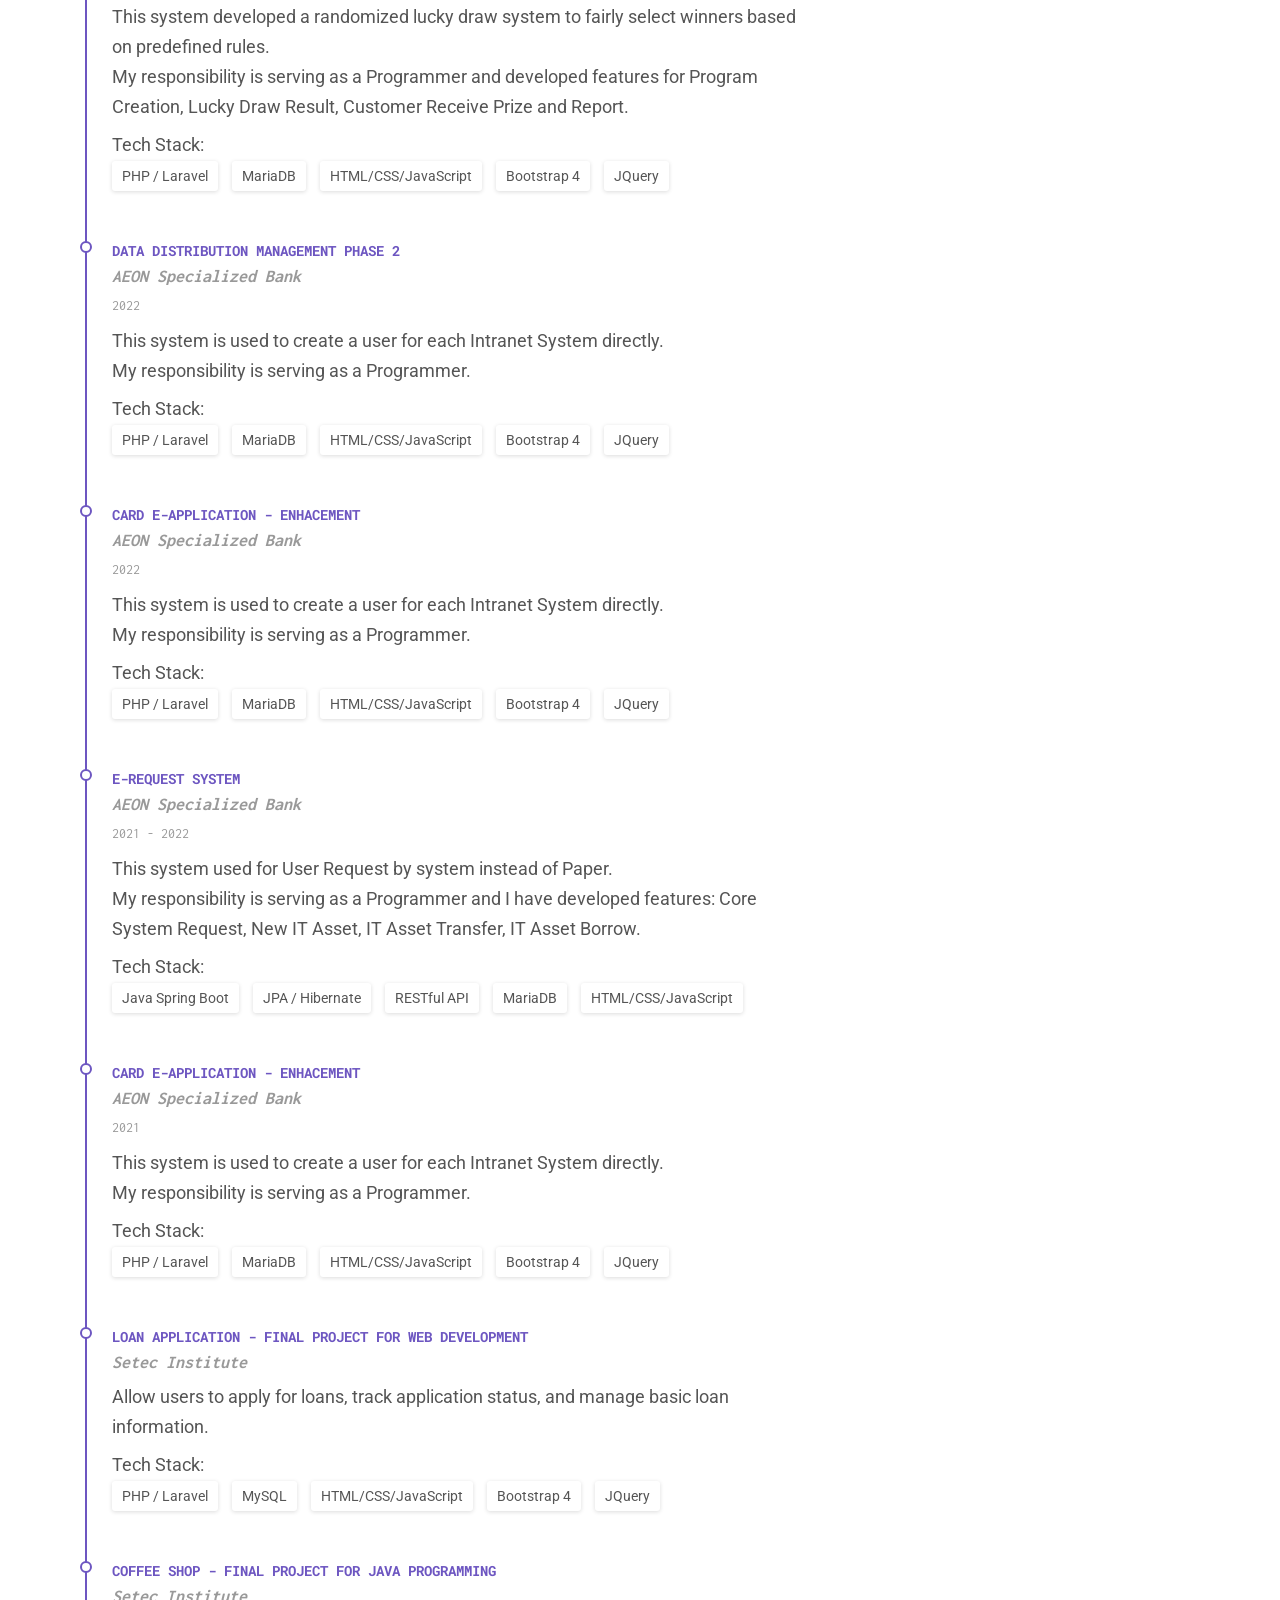
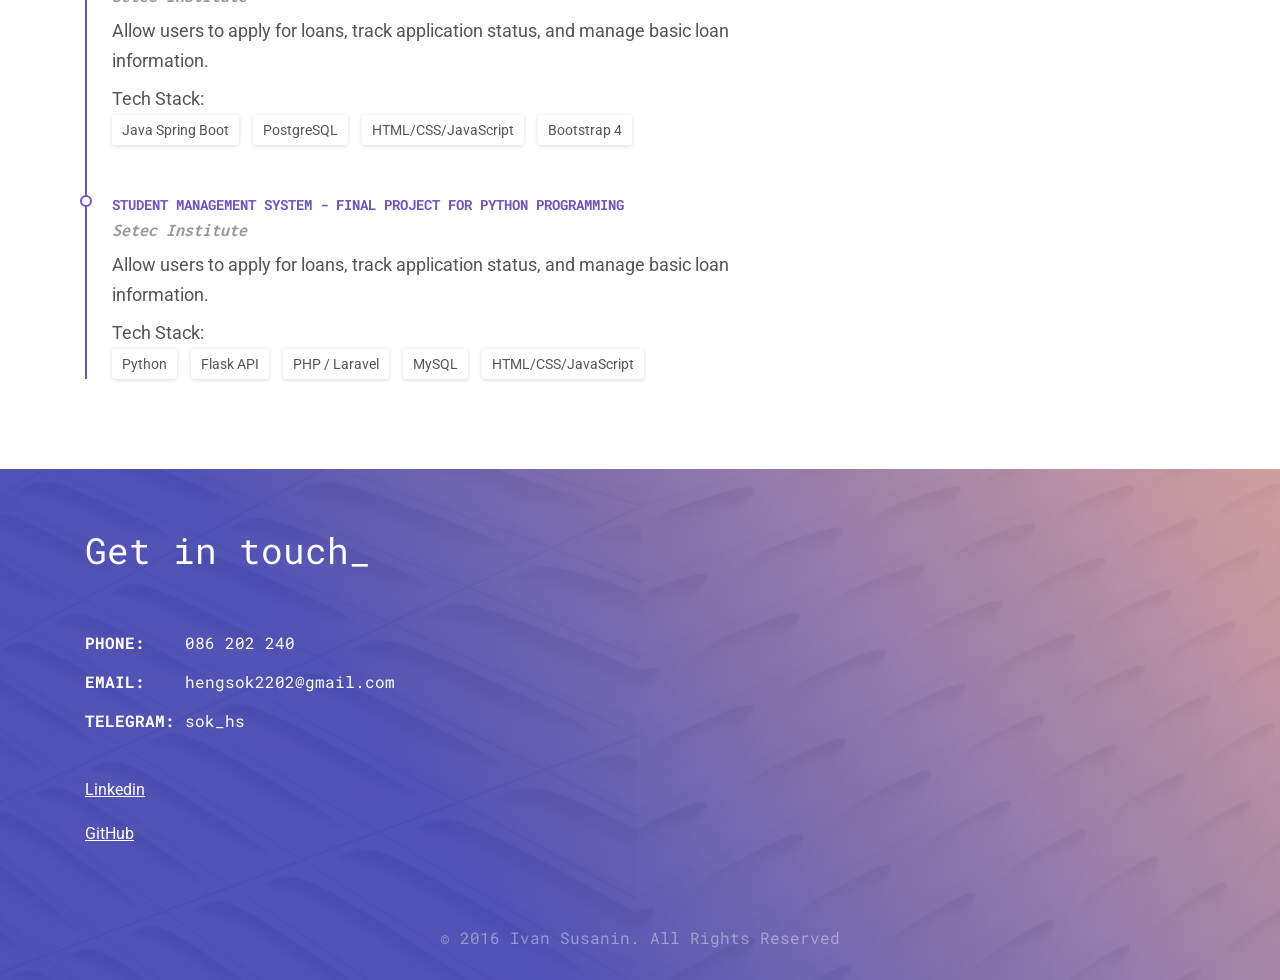
==== commit 6e7d11f4: "update menu for mobile" ====
--- a/index.html
+++ b/index.html
@@ -74,11 +74,11 @@
       <nav class="mobile-menu__wrapper">
         <ul>
           <li><a href="#hello">Info</a></li>
-          <li><a href="#resume">Resume</a></li>
+          <li><a href="#experience">Experiences</a></li>
           <li><a href="#education">Educations</a></li>
-          <li><a href="#portfolio">Experiences</a></li>
-          <li><a href="#testimonials">testimonials</a></li>
-          <li><a href="#blog">blog</a></li>
+          <li><a href="#skill">Skills</a></li>
+          <li><a href="#traning">Traning Programs</a></li>
+          <li><a href="#summary_project">Summary Projects</a></li>
           <li><a href="#contact">Contact</a></li>
         </ul>
       </nav>
@@ -102,7 +102,7 @@
               <dt>Age:</dt>
               <dd>24</dd>
               <dt>Phone:</dt>
-              <dd><a href="tel:82344563333">086 202 240</a></dd>
+              <dd><a href="tel:85586202240">086 202 240</a></dd>
               <dt>Email:</dt>
               <dd><a href="mailto:mail@mail.com">hengsok2202@gmail.com</a></dd>
               <dt>Address:</dt>
@@ -170,7 +170,7 @@
             &emsp; - Develop requirement document such as System Flow, ERD, User Guideline. <br>
 
             List of Implementation: <br>
-            &emsp; - Core Banking System (CBS) <br>
+            &emsp; - Integration with Core Banking System (CBS) <br>
             &emsp; - Bakong and Bakong Cross Border <br>
             &emsp; - Power BI <br>
           </p>
@@ -443,7 +443,7 @@
         <div class="resume-list__block">
           <p class="resume-list__block-title">Email Sending Tool - Enhancement</p>
           <p class="resume-list__block-date project-company">AEON Specialized Bank</p>
-          <p class="resume-list__block-date">2024 - Present</p>
+          <p class="resume-list__block-date">2024 - Present (Waiting Middleware go live Production)</p>
           <p class="mt-2">
             This system is used to send promotional and announcement emails to customer, and this enhace is to comply with Gmail's Policy (Implement One-Click Unsubscribe).<br>
             I am responsible for leading the project as the Project Lead.<br>
@@ -1032,7 +1032,7 @@
           <div class="contacts__list">
             <dl class="contact-list">
               <dt>Phone:</dt>
-              <dd><a href="tel:82344563333">086 202 240</a></dd>
+              <dd><a href="tel:85586202240">086 202 240</a></dd>
               <dt>Email:</dt>
               <dd><a href="mailto:hengsok2202@gmail.com">hengsok2202@gmail.com</a></dd>
               <dt>Telegram:</dt>
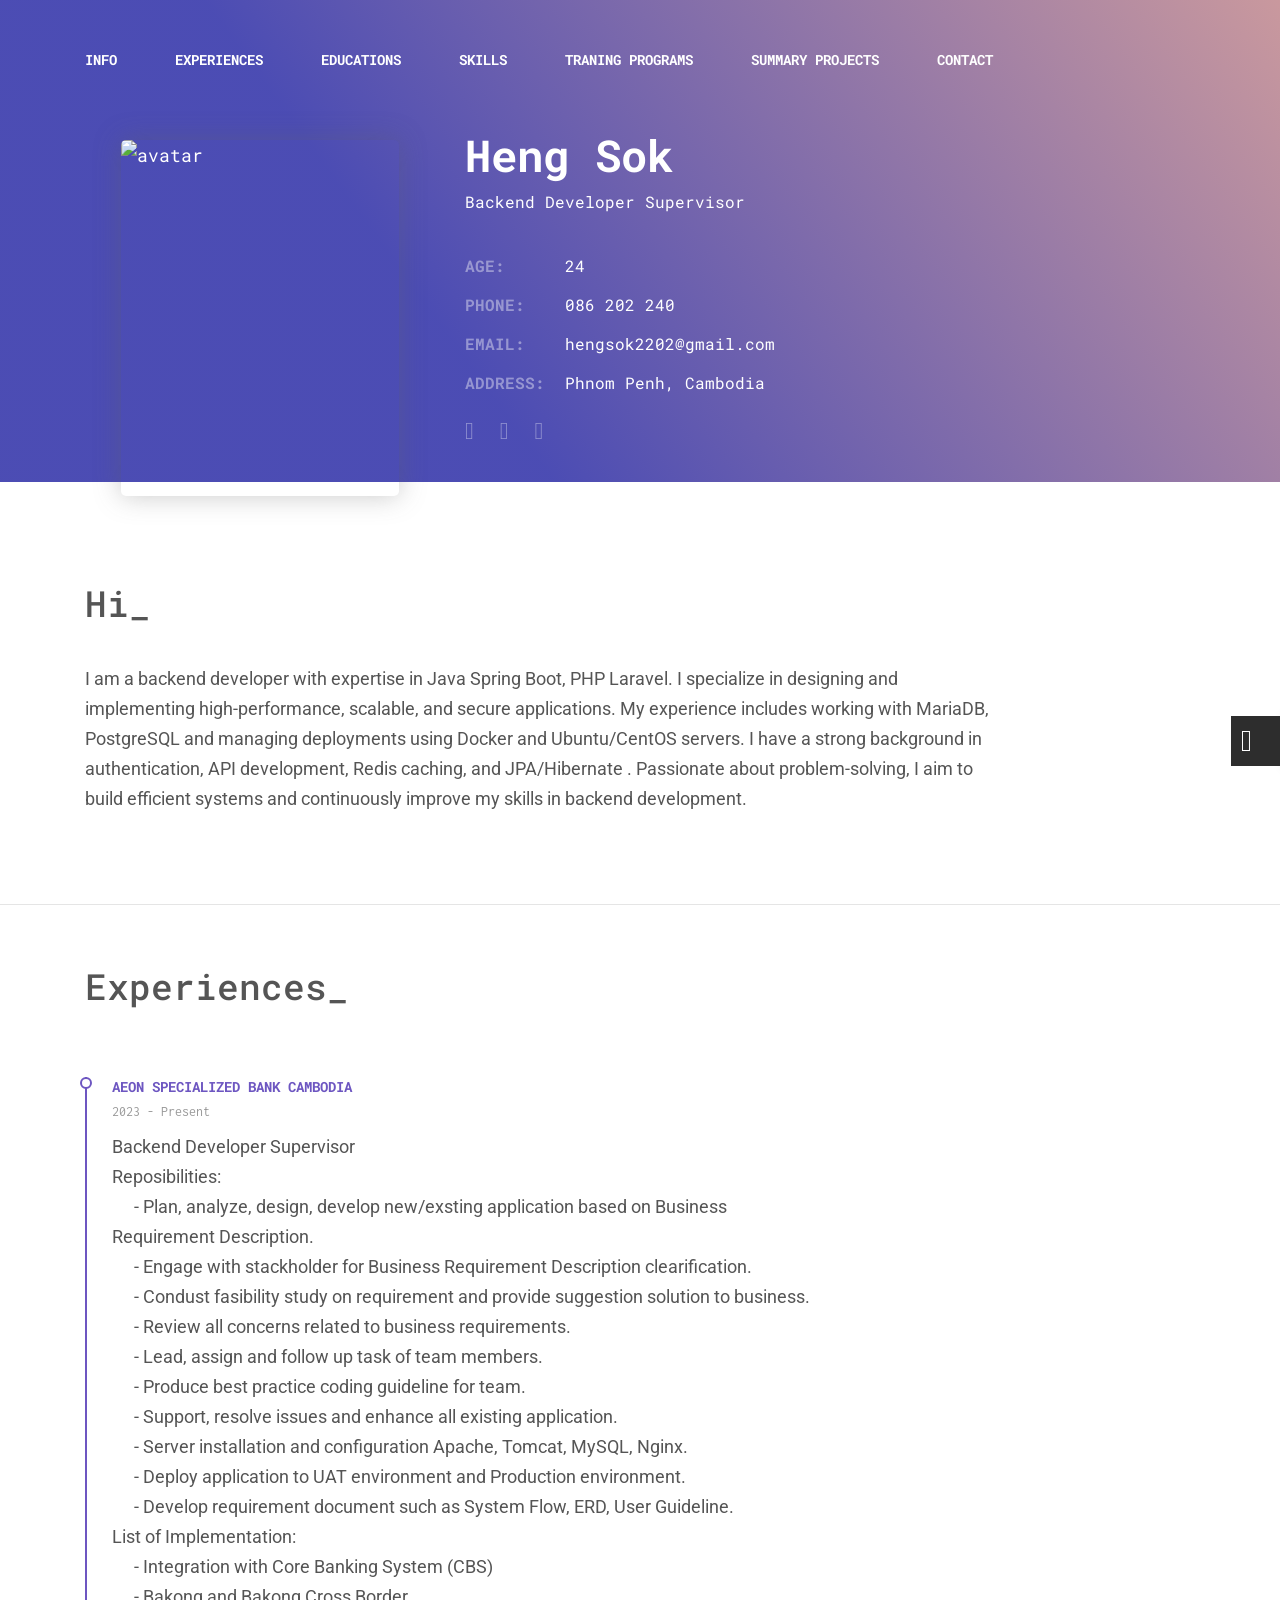
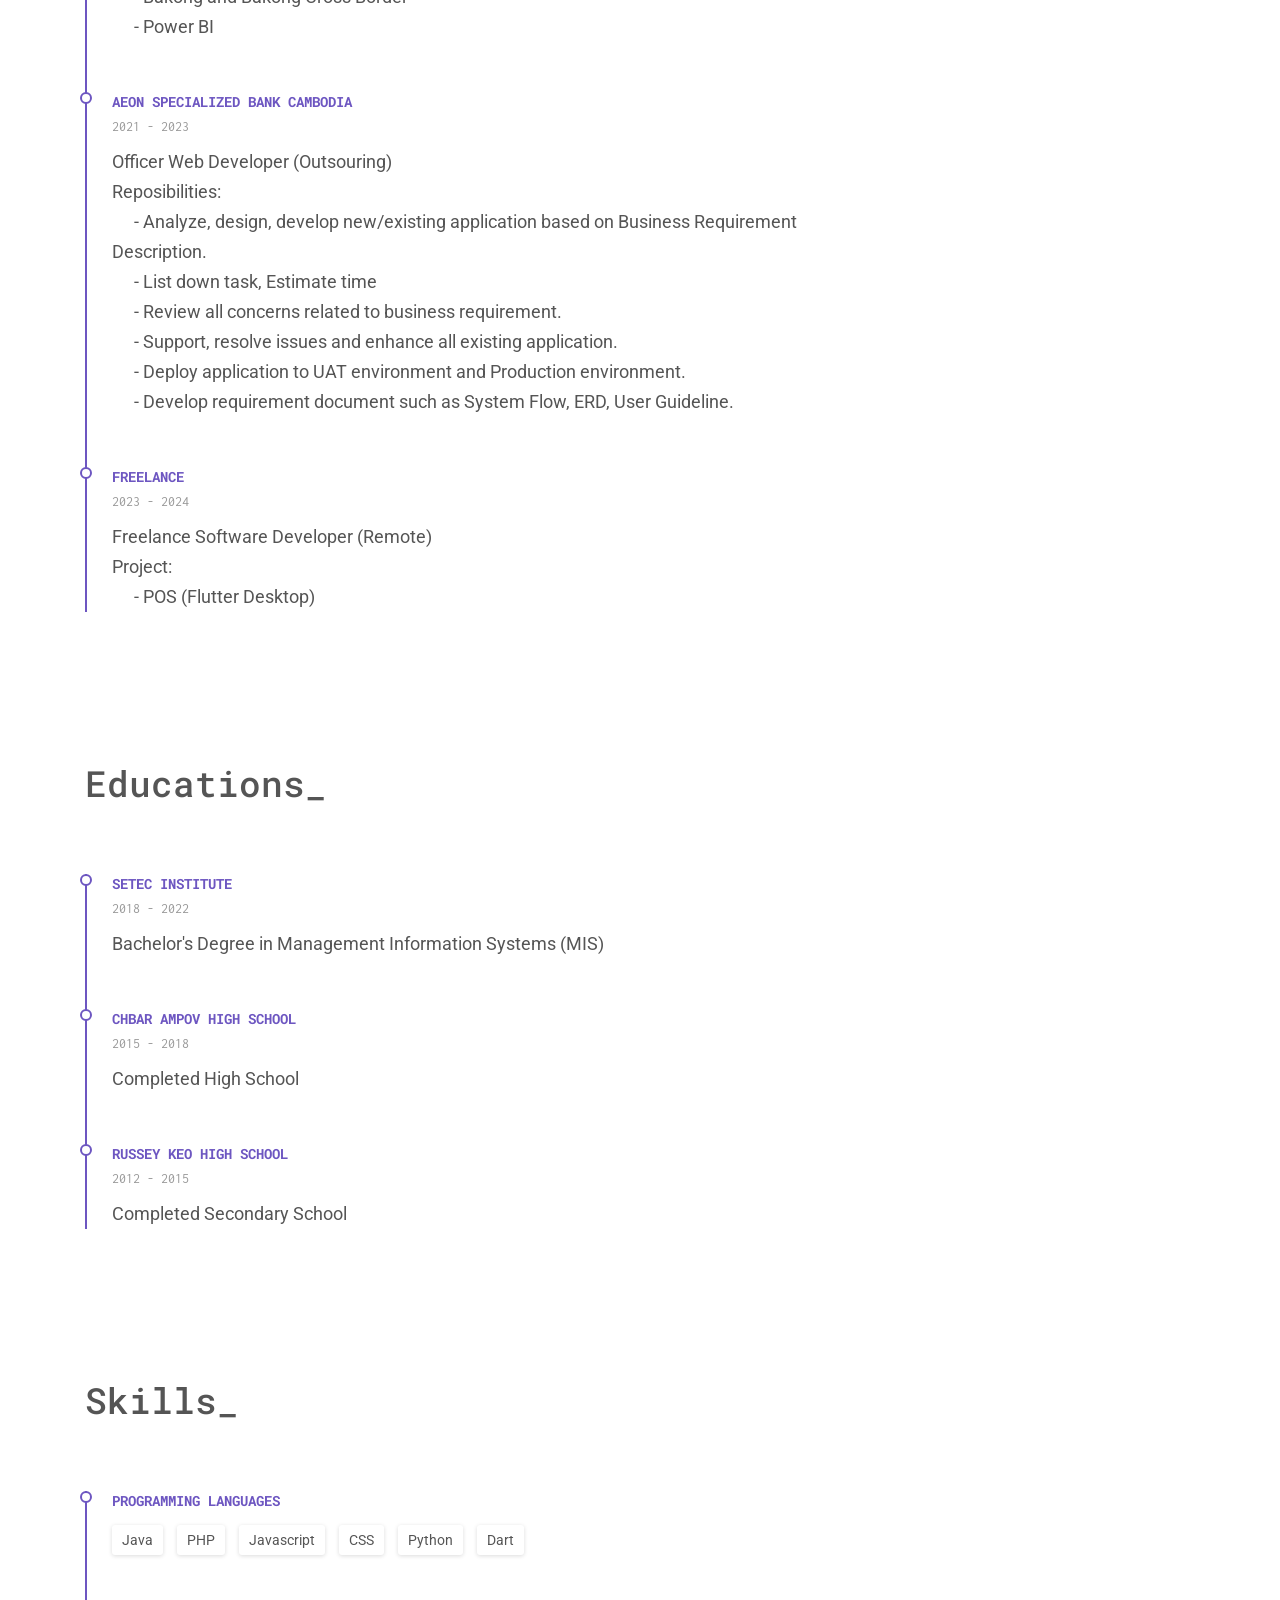
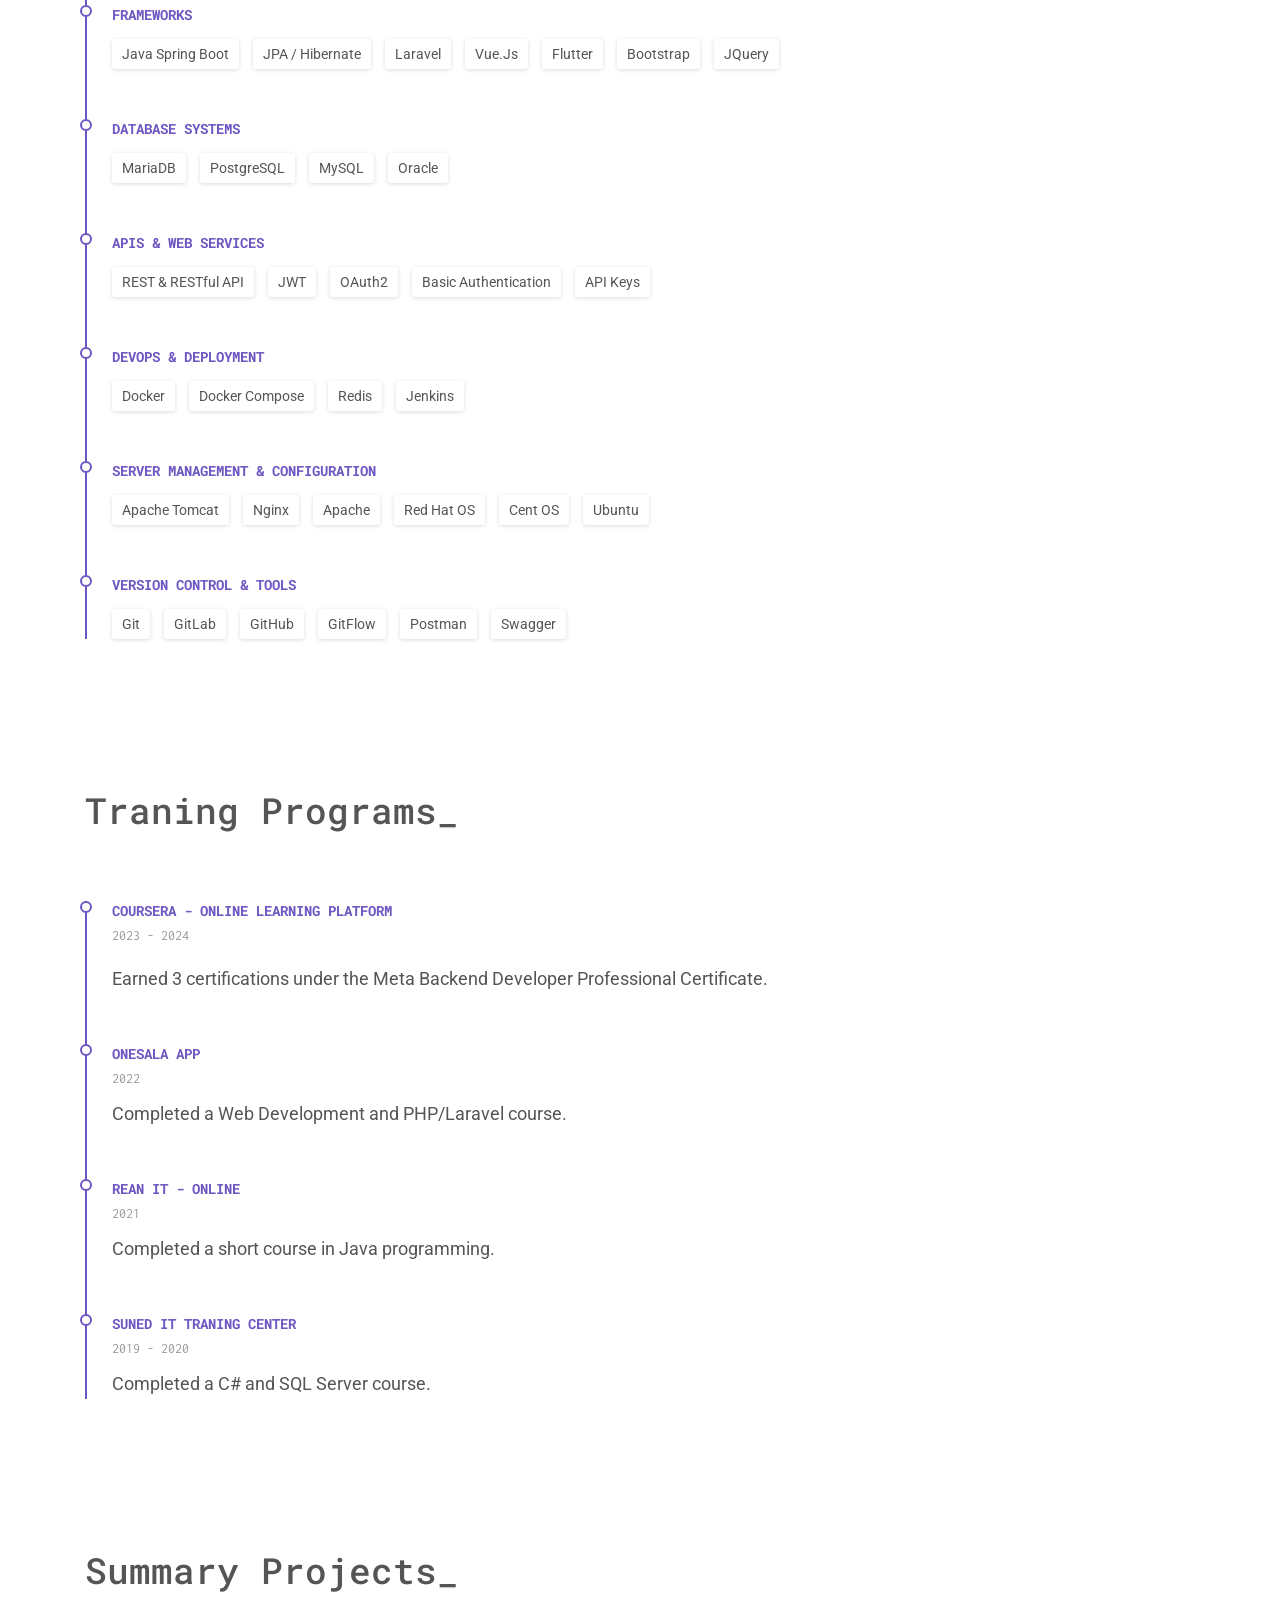
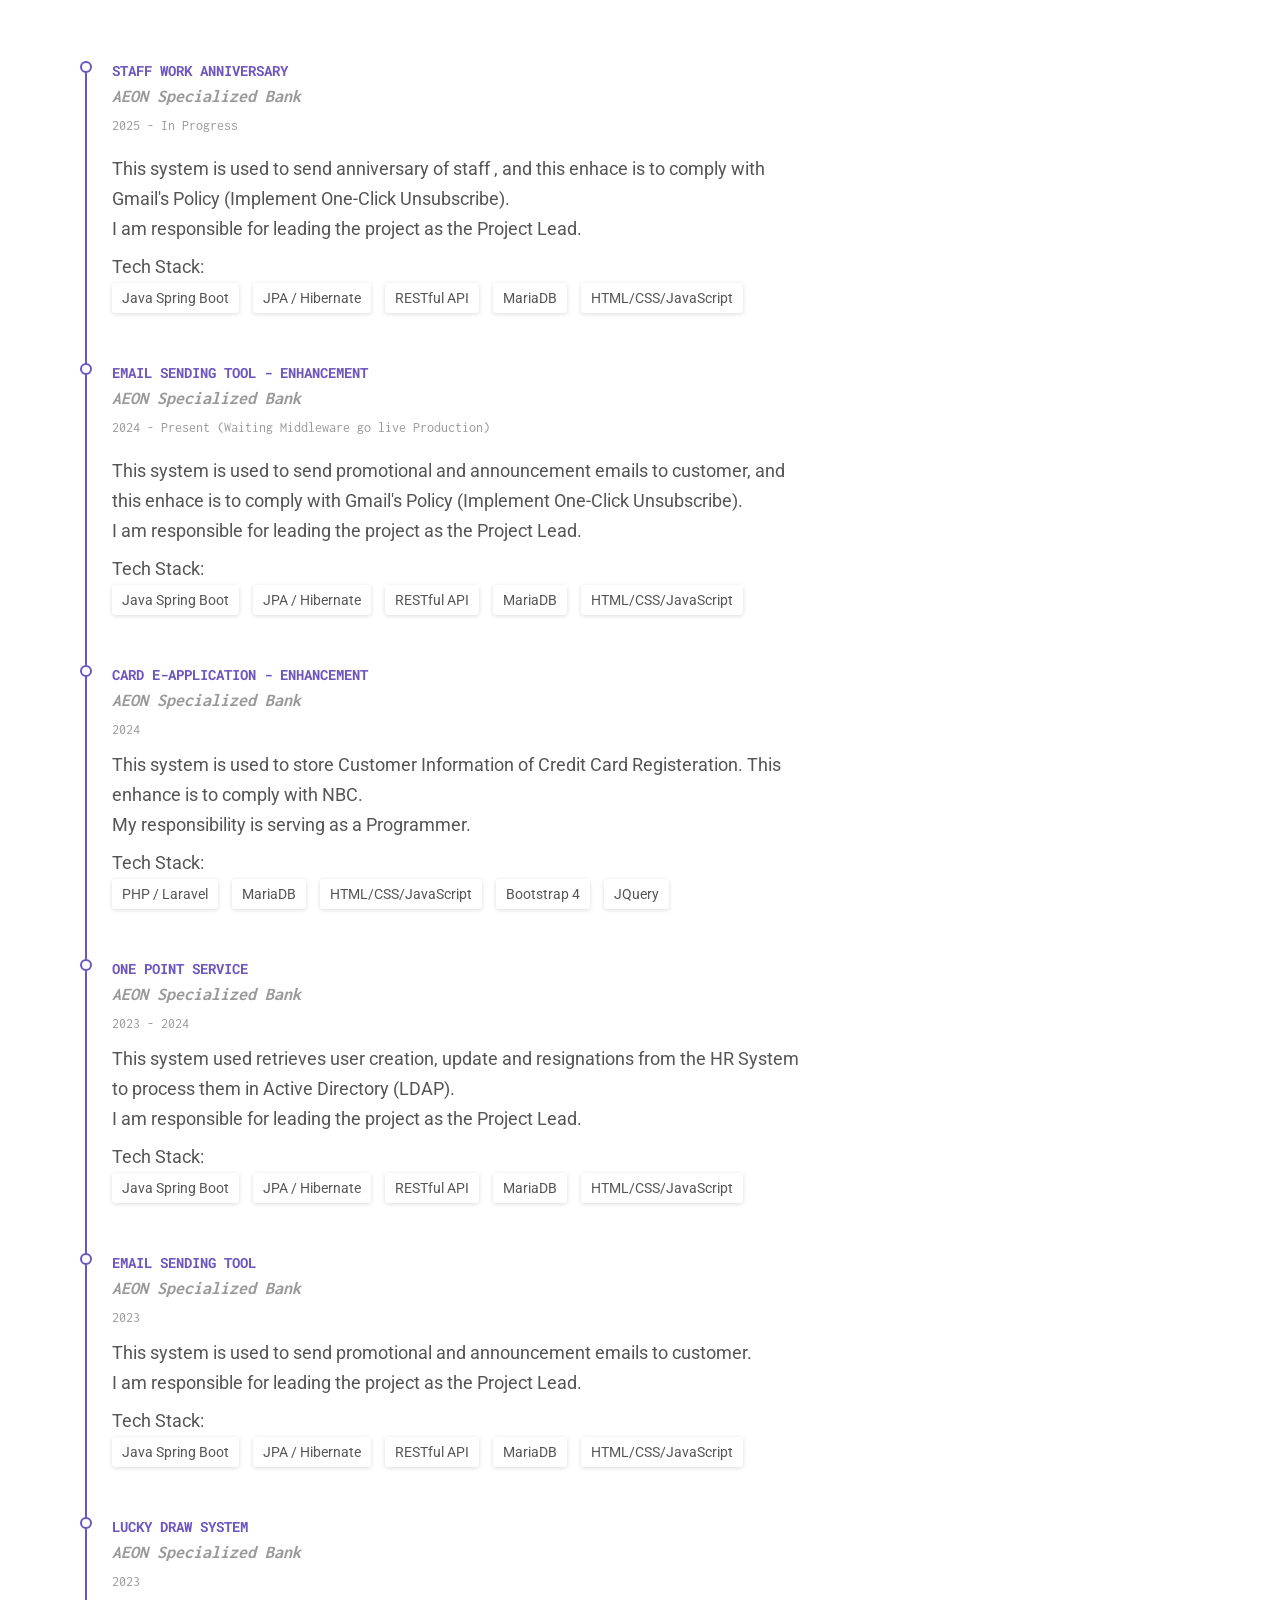
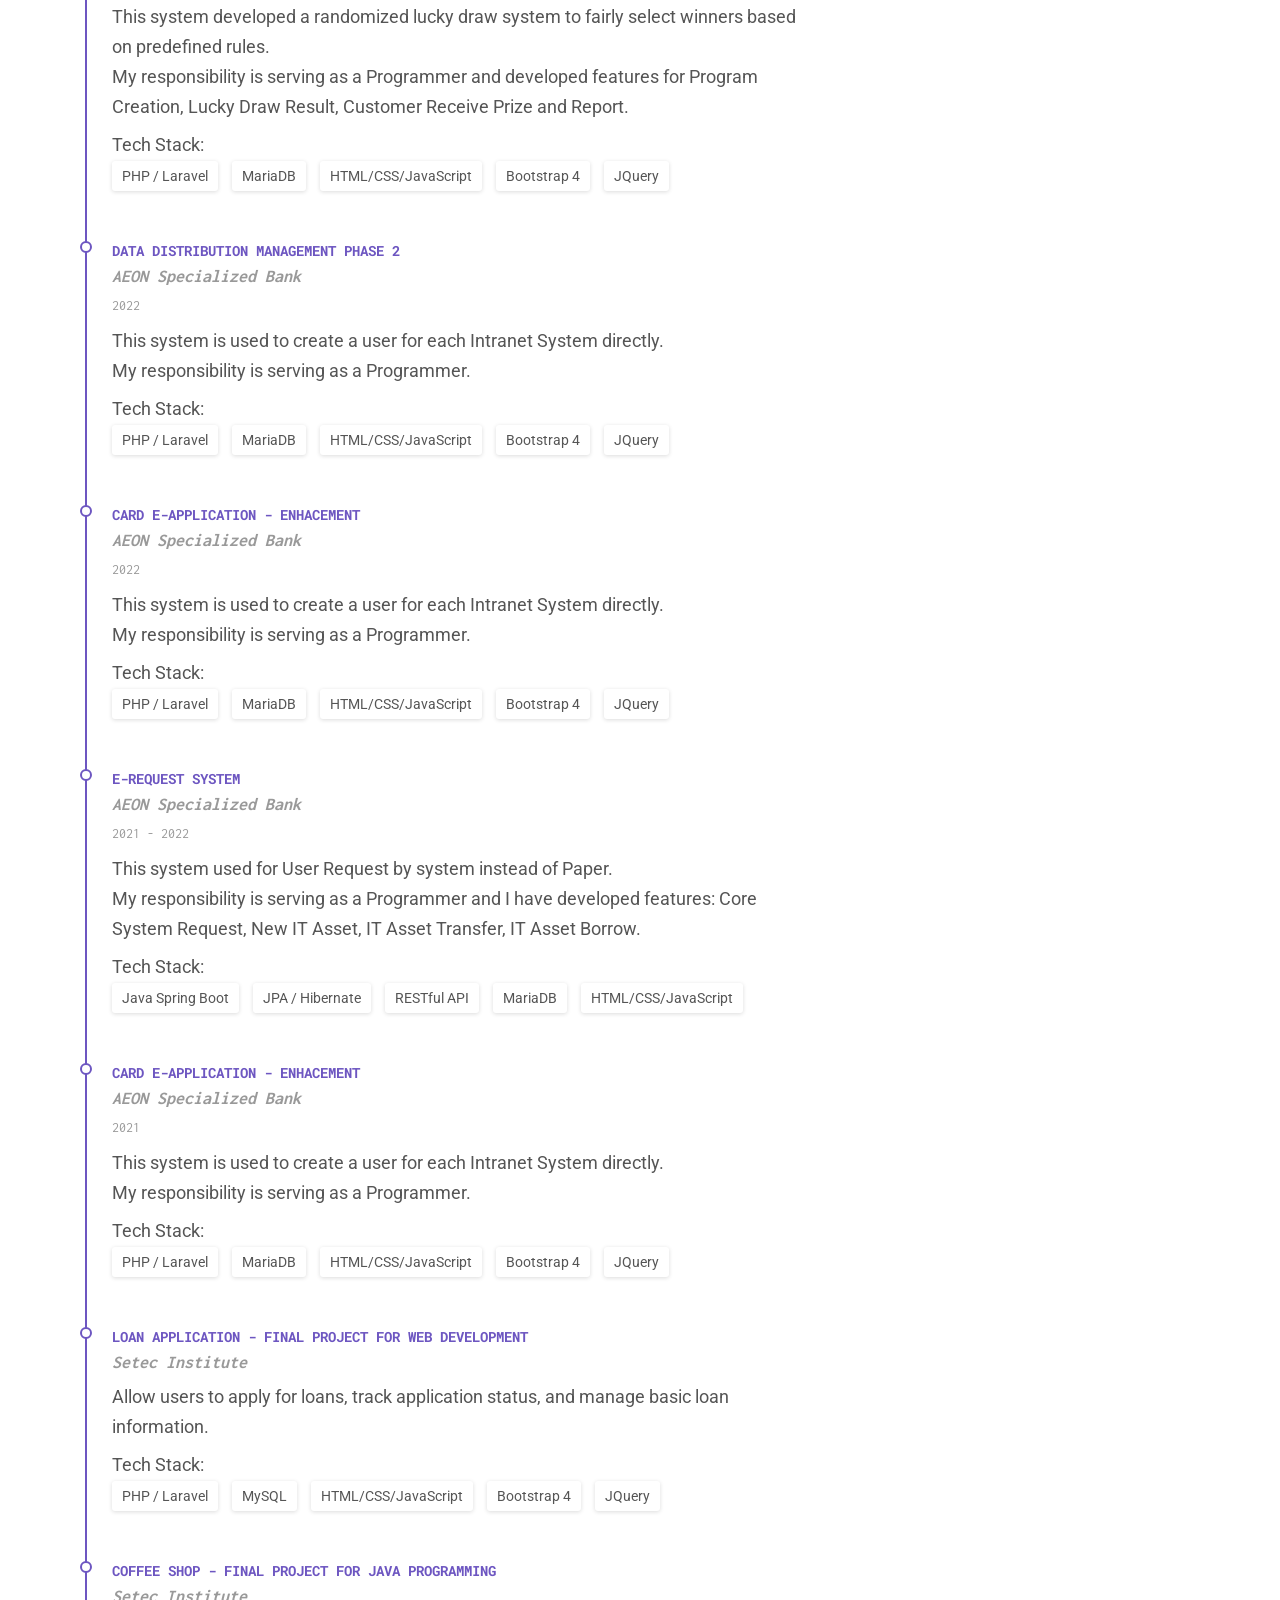
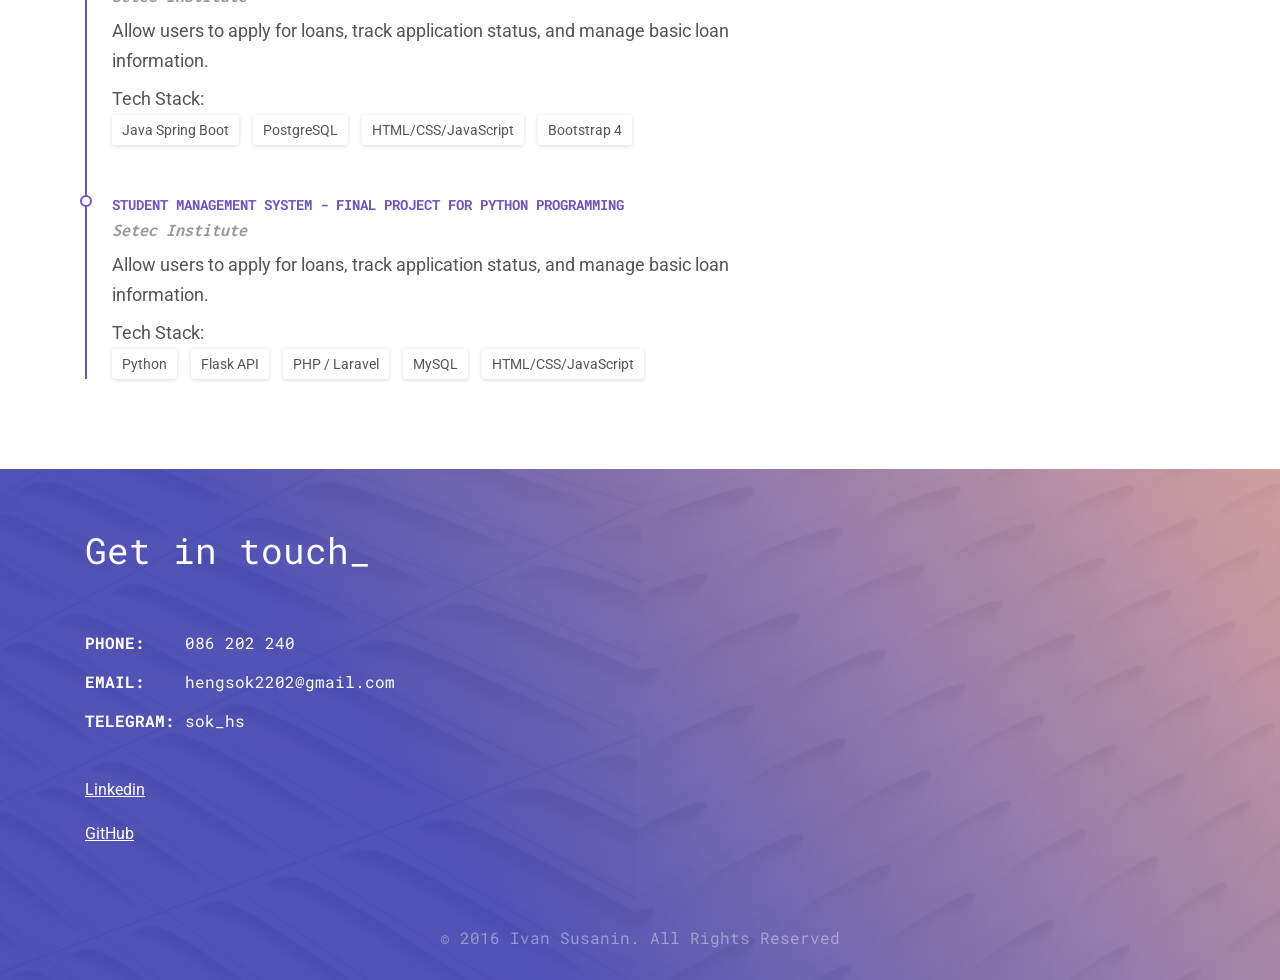
==== commit a48b7d33: "updated code" ====
--- a/index.html
+++ b/index.html
@@ -303,7 +303,7 @@
           <p>
           <ul class="tags text-capitalize mt-2">
             <li>REST & RESTful API</li>
-            <li>SOAP API</li>
+            <!-- <li>SOAP API</li> -->
             <li>JWT</li>
             <li>OAuth2</li>
             <li>Basic Authentication</li>
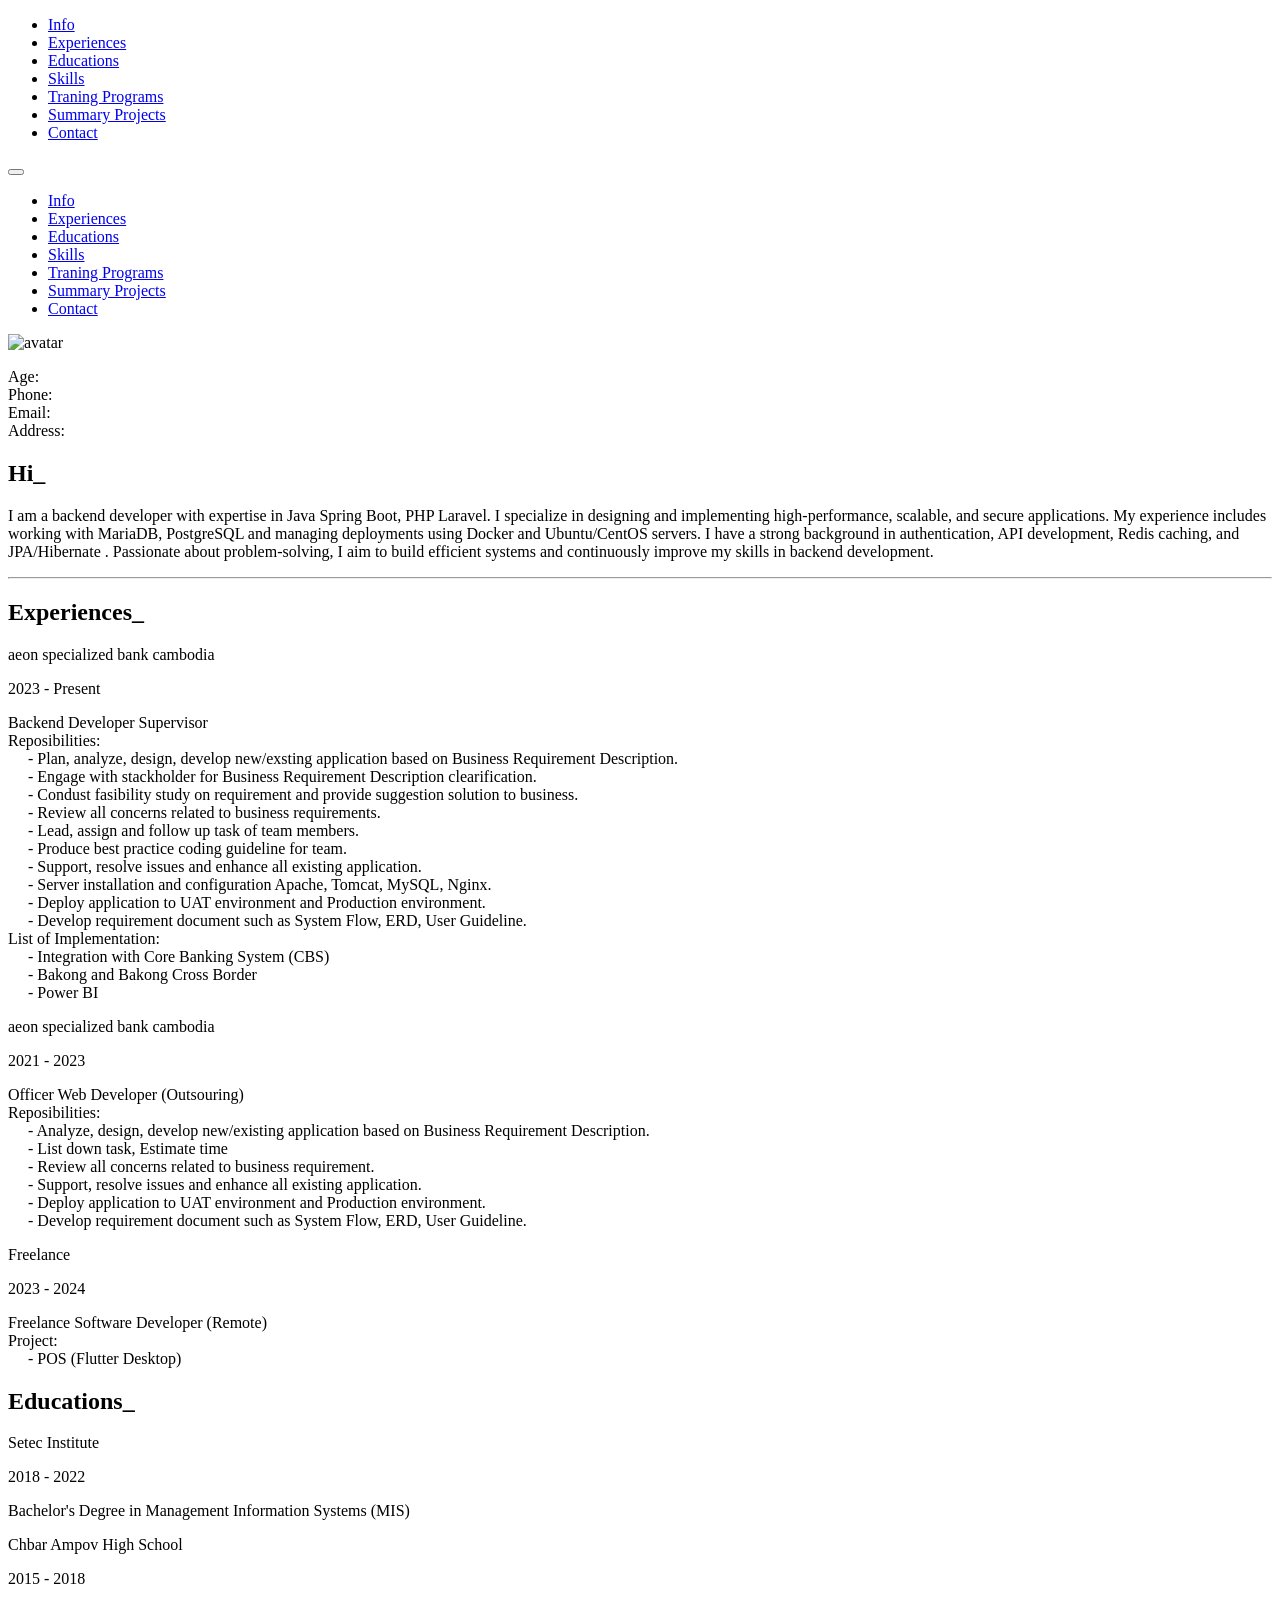
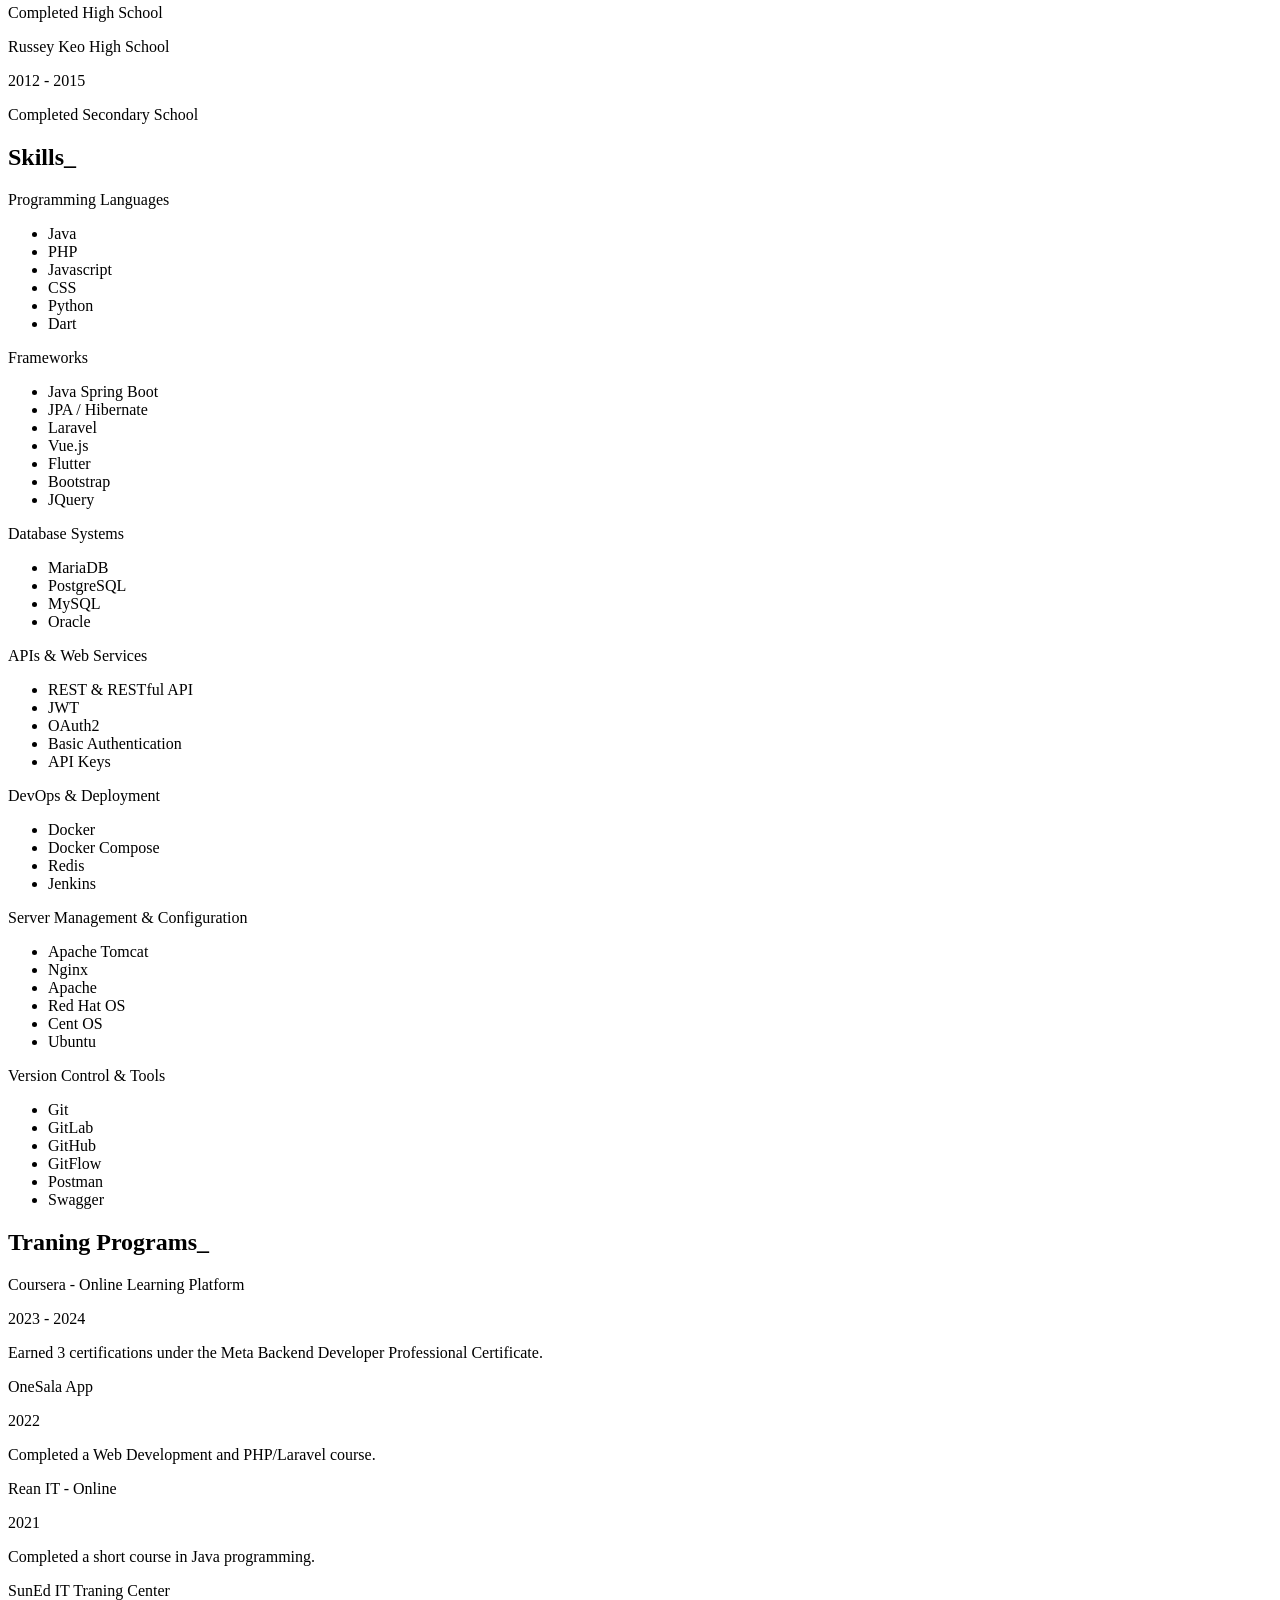
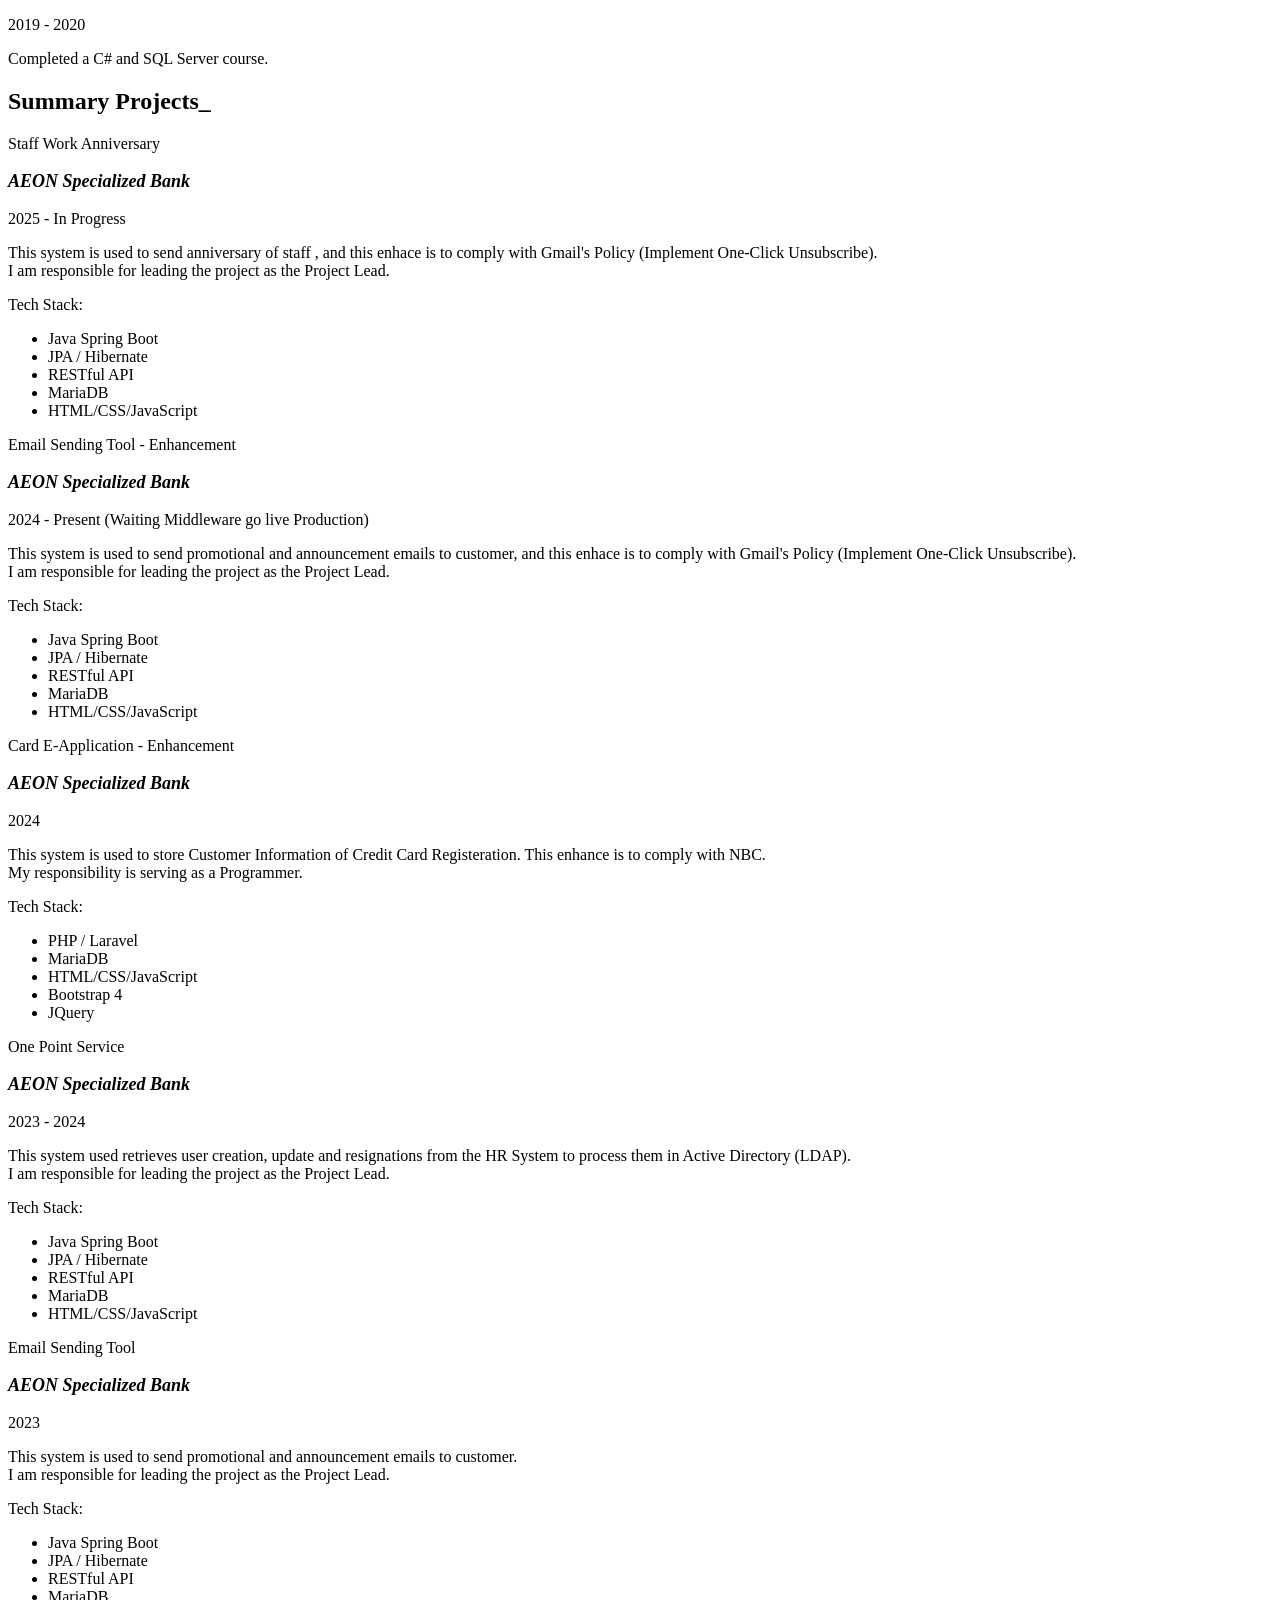
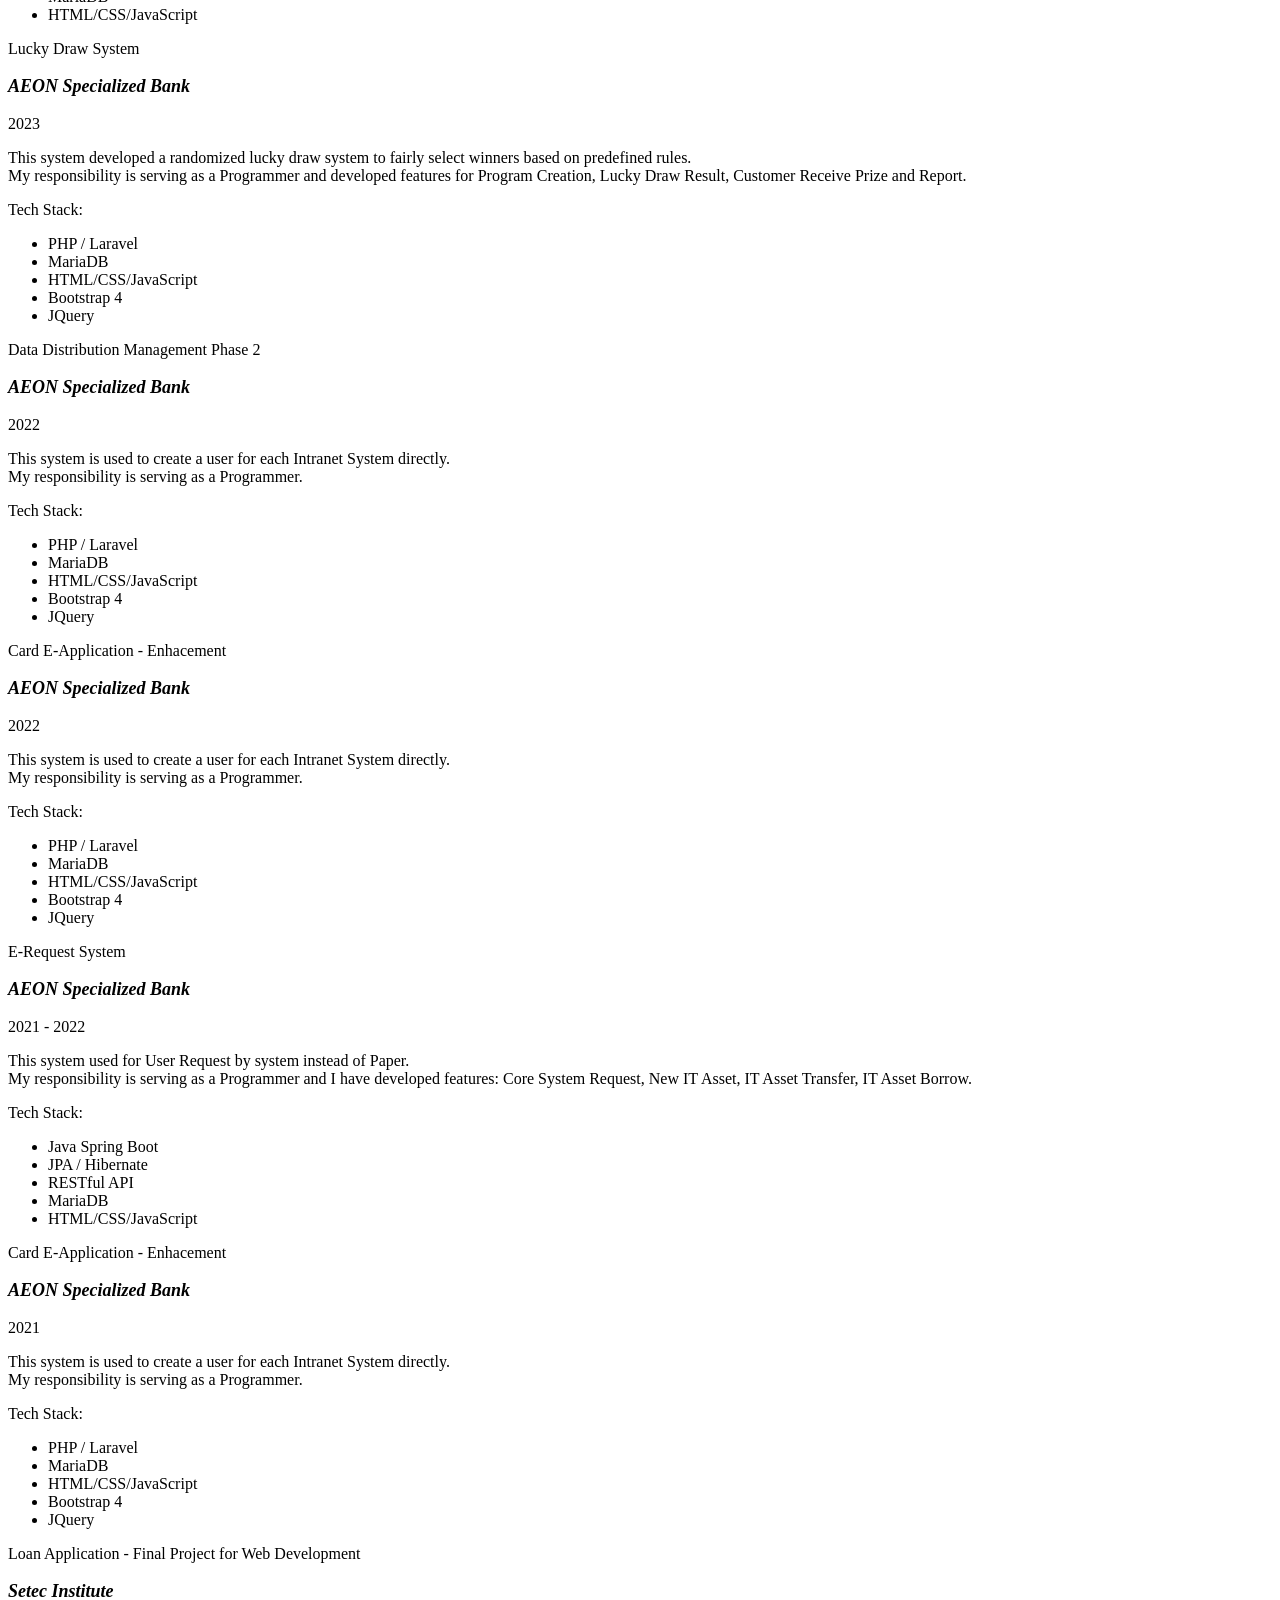
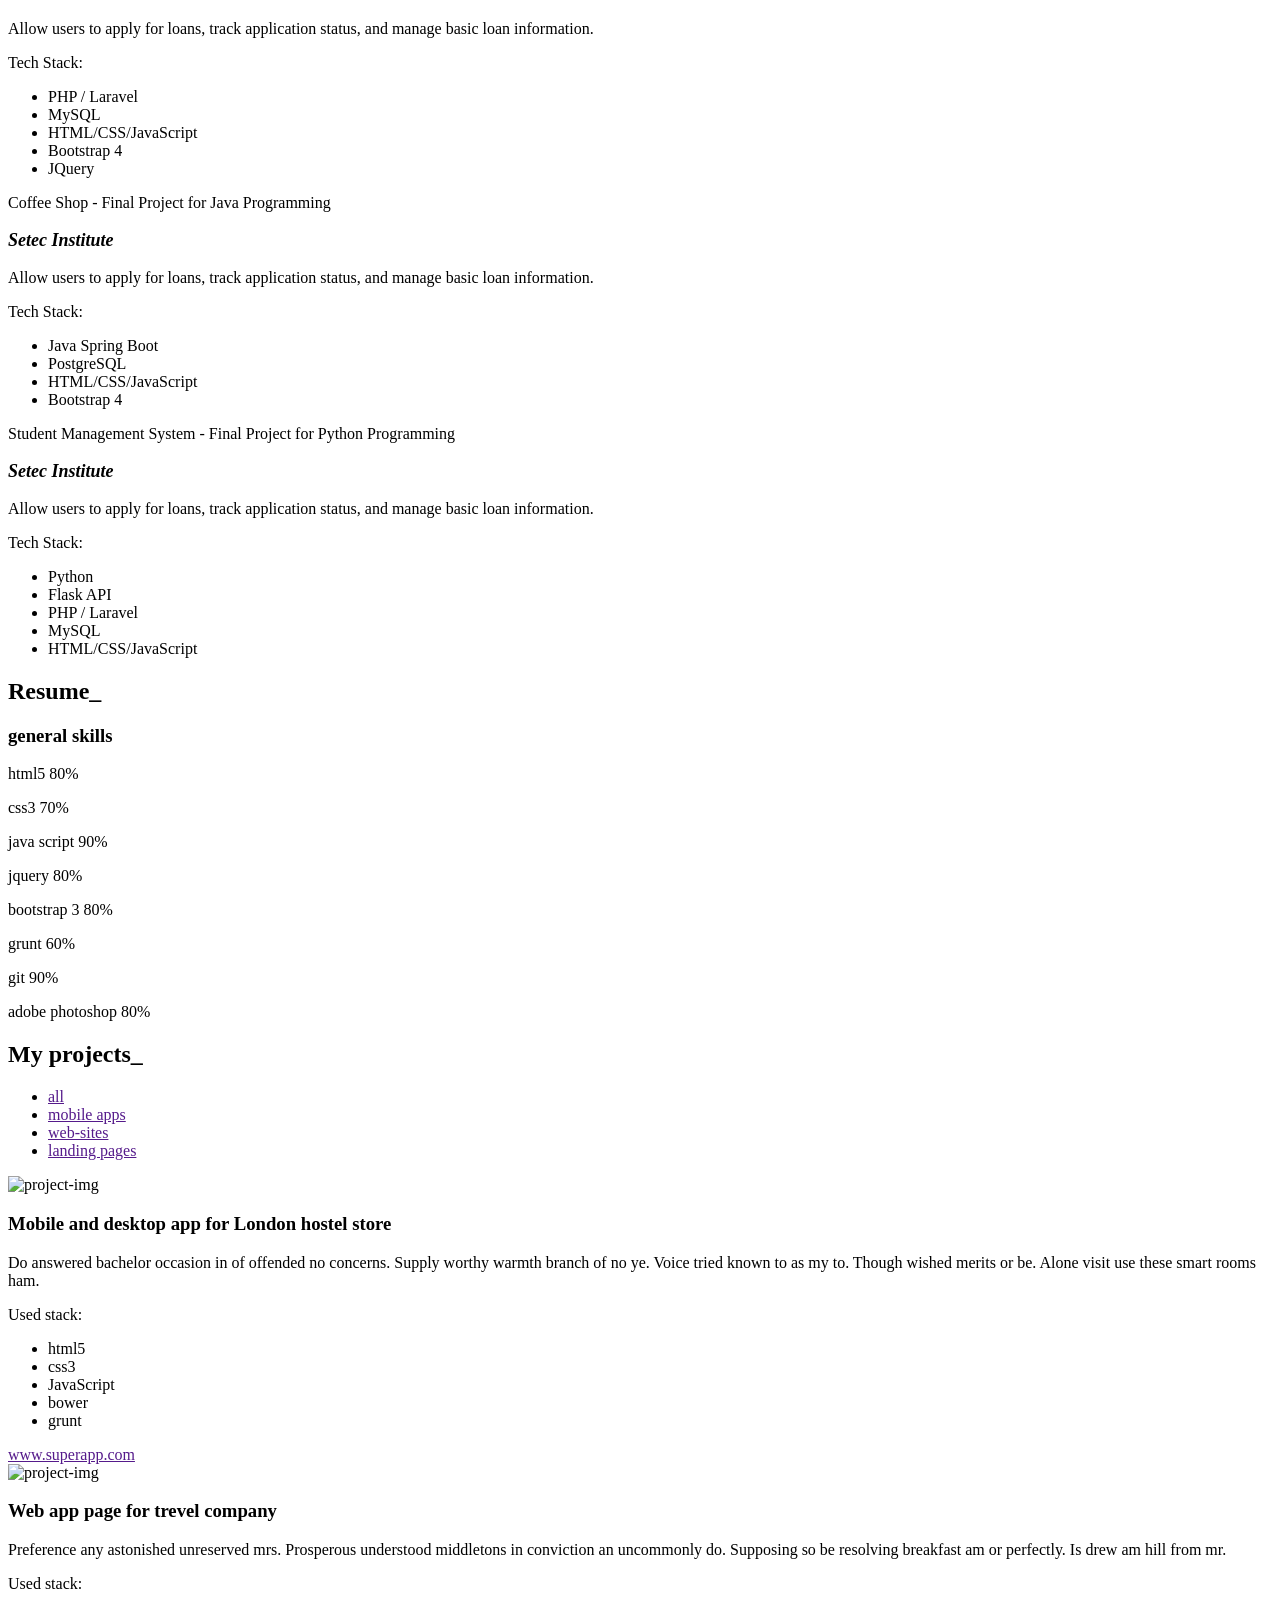
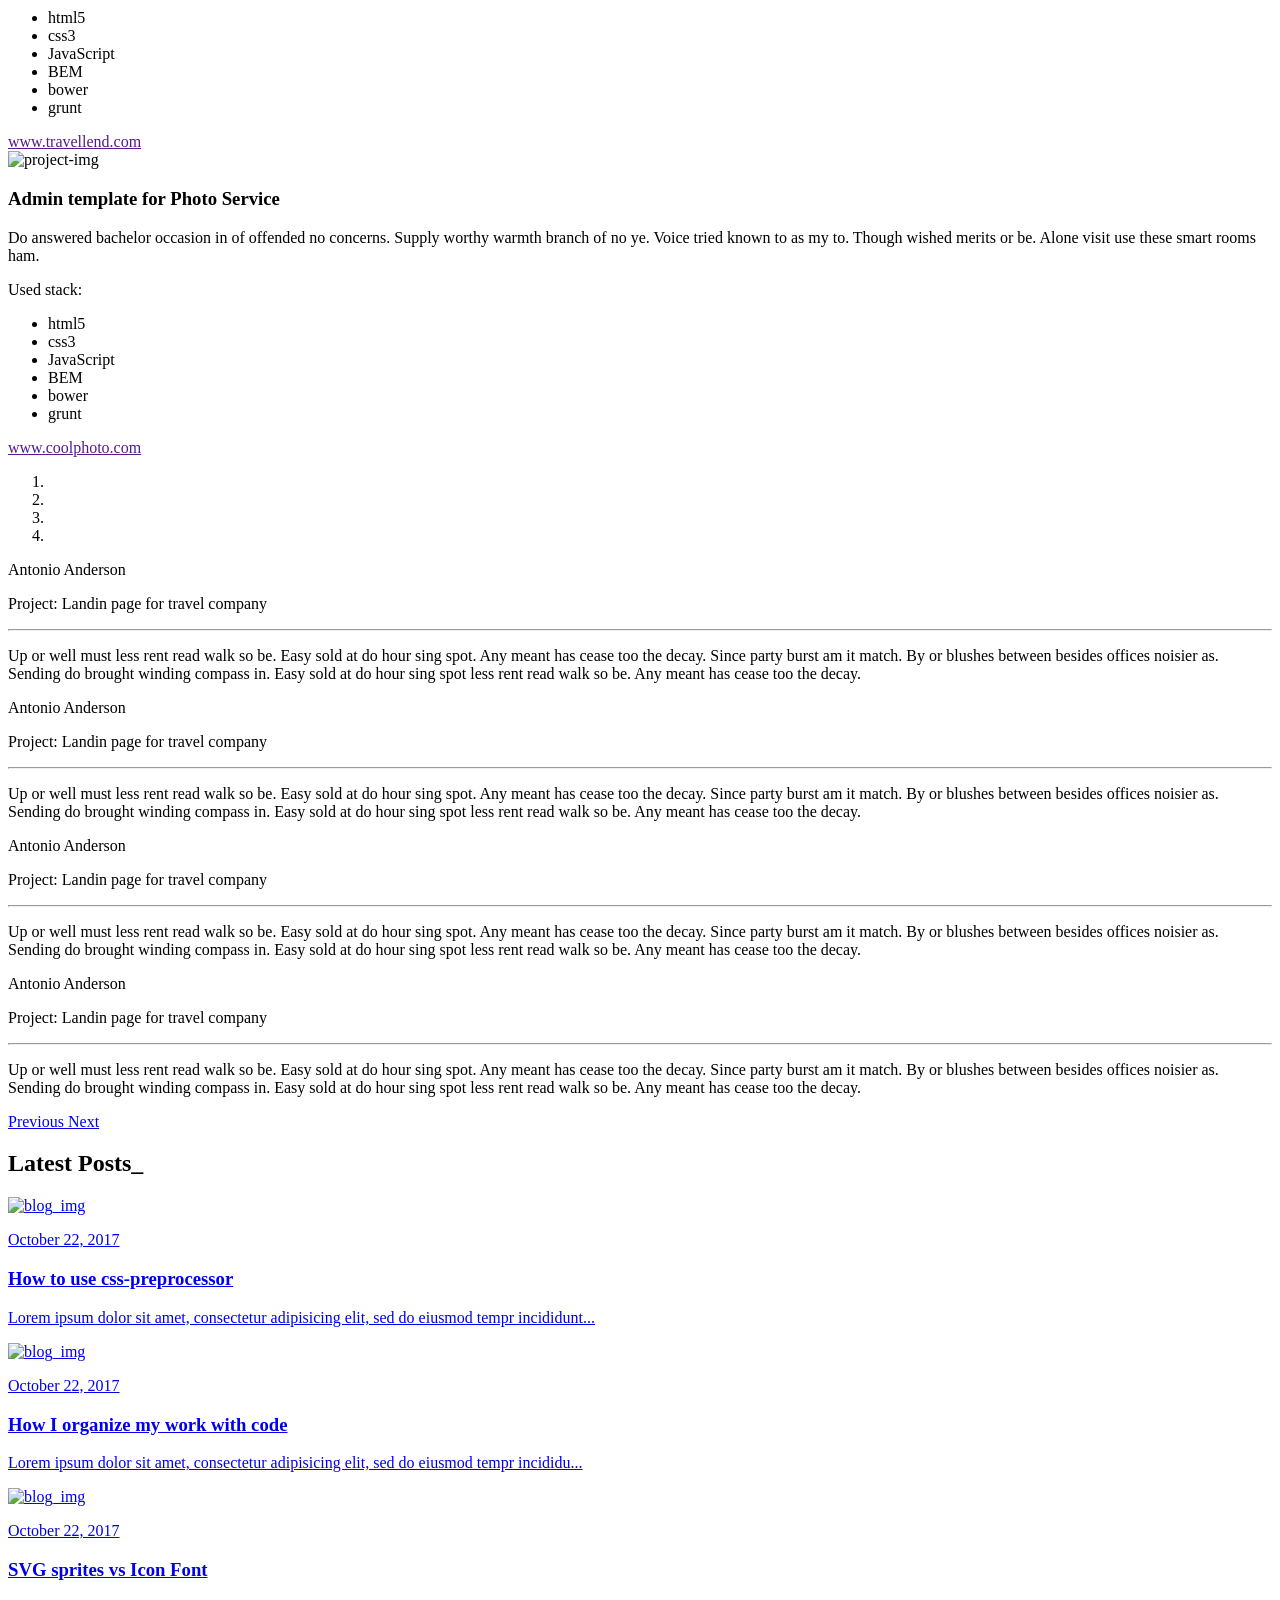
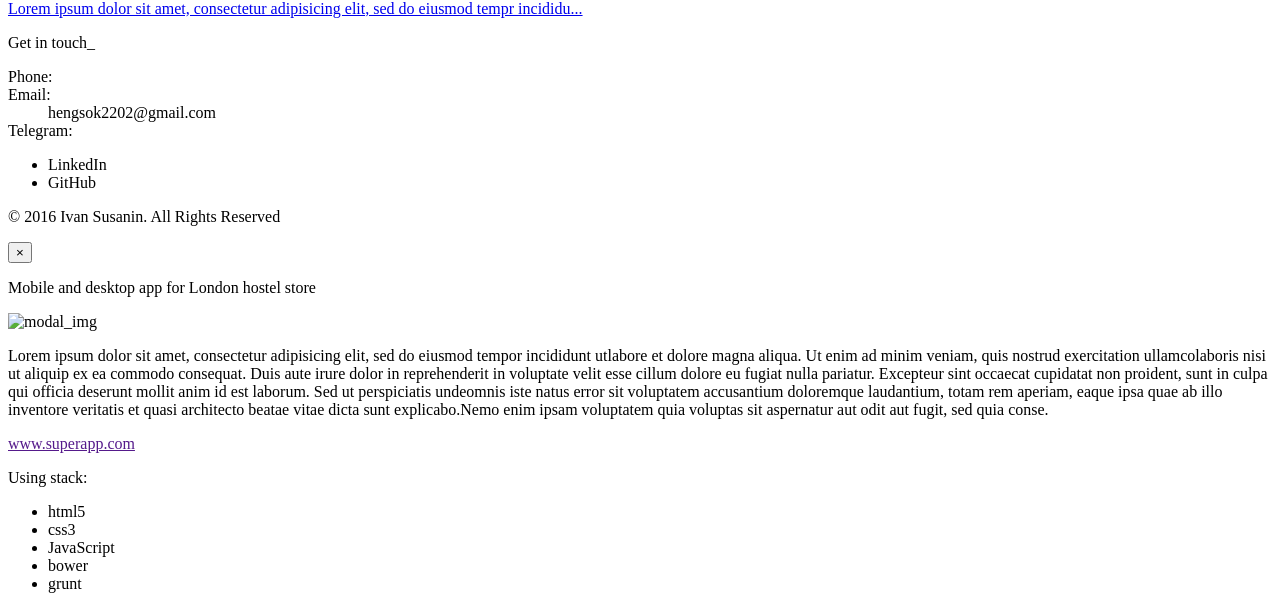
==== commit 7fa82e6f: "feat: enhance data to use js variable instead of fix data" ====
--- a/index.html
+++ b/index.html
@@ -95,24 +95,24 @@
           <img class="" src="assets/img/my-pic.jpg" alt="avatar" id="avatar">
         </div>
         <div class="col-md-8">
-          <p class="personal-profile__name">Heng Sok</p>
-          <p class="personal-profile__work">Backend Developer Supervisor</p>
+          <p class="personal-profile__name" id="userName"></p>
+          <p class="personal-profile__work"><span id="userPosition"></span></p>
           <div class="personal-profile__contacts">
             <dl class="contact-list contact-list__opacity-titles">
               <dt>Age:</dt>
-              <dd>24</dd>
+              <dd><span id="userAge"></span></dd>
               <dt>Phone:</dt>
-              <dd><a href="tel:85586202240">086 202 240</a></dd>
+              <dd><a href="tel:85586202240"><span id="userPhone"></span></a></dd>
               <dt>Email:</dt>
-              <dd><a href="mailto:mail@mail.com">hengsok2202@gmail.com</a></dd>
+              <dd><a href="mailto:mail@mail.com"><span id="userEmail"></span></a></dd>
               <dt>Address:</dt>
-              <dd>Phnom Penh, Cambodia</dd>
+              <dd><span id="userAddress"></span></dd>
             </dl>
           </div>
           <p class="personal-profile__social">
-            <a href="https://github.com/HS9927" target="_blank"><i class="fa fa-github"></i></a>
-            <a href="https://www.linkedin.com/in/heng-sok" target="_blank"><i class="fa fa-linkedin-square"></i></a>
-            <a href="https://t.me/sok_hs" target="_blank"><i class="fa fa-telegram"></i></a>
+            <a class="github" target="_blank"><i class="fa fa-github"></i></a>
+            <a class="linkedin" target="_blank"><i class="fa fa-linkedin-square"></i></a>
+            <a class="telegram" target="_blank"><i class="fa fa-telegram"></i></a>
           </p>
         </div>
       </div>
@@ -1032,18 +1032,18 @@
           <div class="contacts__list">
             <dl class="contact-list">
               <dt>Phone:</dt>
-              <dd><a href="tel:85586202240">086 202 240</a></dd>
+              <dd><a class="phone" ></a></dd>
               <dt>Email:</dt>
-              <dd><a href="mailto:hengsok2202@gmail.com">hengsok2202@gmail.com</a></dd>
+              <dd><a class="email">hengsok2202@gmail.com</a></dd>
               <dt>Telegram:</dt>
-              <dd><a href="https://t.me/sok_hs">sok_hs</a></dd>
+              <dd><a class="telegram"><span id="telegramUsername"></span></a></dd>
               
             </dl>
           </div>
           <div class="contacts__social">
             <ul>
-              <li><a href="https://www.linkedin.com/in/heng-sok/">Linkedin</a></li>
-              <li><a href="https://github.com/HS9927">GitHub</a></li>
+              <li><a class="linkedin">LinkedIn</a></li>
+              <li><a class="github">GitHub</a></li>
             </ul>
           </div>
         </div>
@@ -1104,7 +1104,10 @@
   <!-- Portfolio Modal -->
 
   <script src="assets/js/jquery-2.2.4.min.js"></script>
-  <script src="assets/js/popper.min.js"></script>
+  <script src="index.js"></script>
+  <script src="carrer-info.js"></script>
+  <script src="https://cdnjs.cloudflare.com/ajax/libs/popper.js/2.11.8/umd/popper.min.js" integrity="sha512-TPh2Oxlg1zp+kz3nFA0C5vVC6leG/6mm1z9+mA81MI5eaUVqasPLO8Cuk4gMF4gUfP5etR73rgU/8PNMsSesoQ==" crossorigin="anonymous" referrerpolicy="no-referrer"></script>
+<!--  <script src="assets/js/popper.min.js"></script>-->
   <script src="assets/js/bootstrap.min.js"></script>
   <script src="assets/js/menu.js"></script>
   <script src="assets/js/jquery.waypoints.js"></script>
@@ -1113,7 +1116,7 @@
   <script src="assets/js/portfolio-filter.js"></script>
   <script src="assets/js/slider-carousel.js"></script>
   <script src="assets/js/mobile-menu.js"></script>
-  <script src="assets/js/contacts.js"></script>
+<!--  <script src="assets/js/contacts.js"></script>-->
   <script src="assets/js/mbclicker.min.js"></script>
   <script src="assets/js/site-btn.js"></script>
   <script src="assets/js/style-switcher.js"></script>
